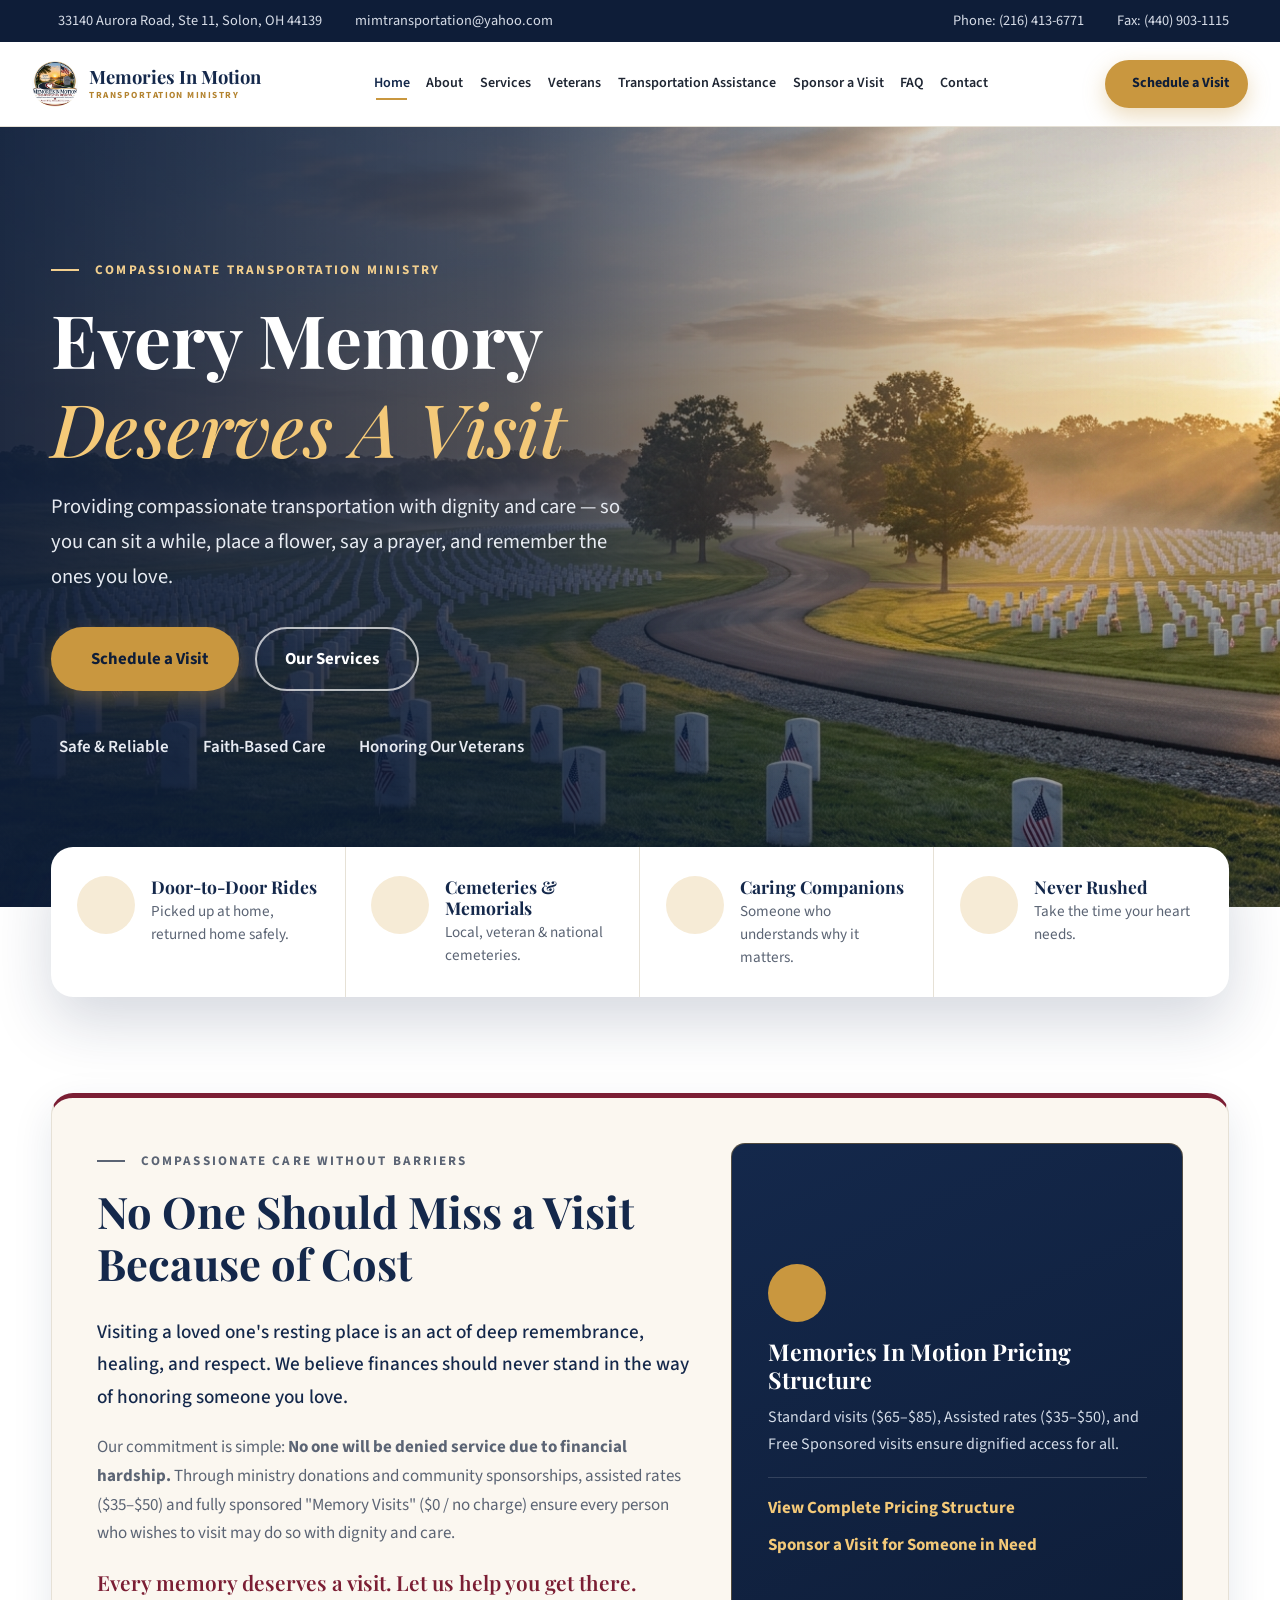
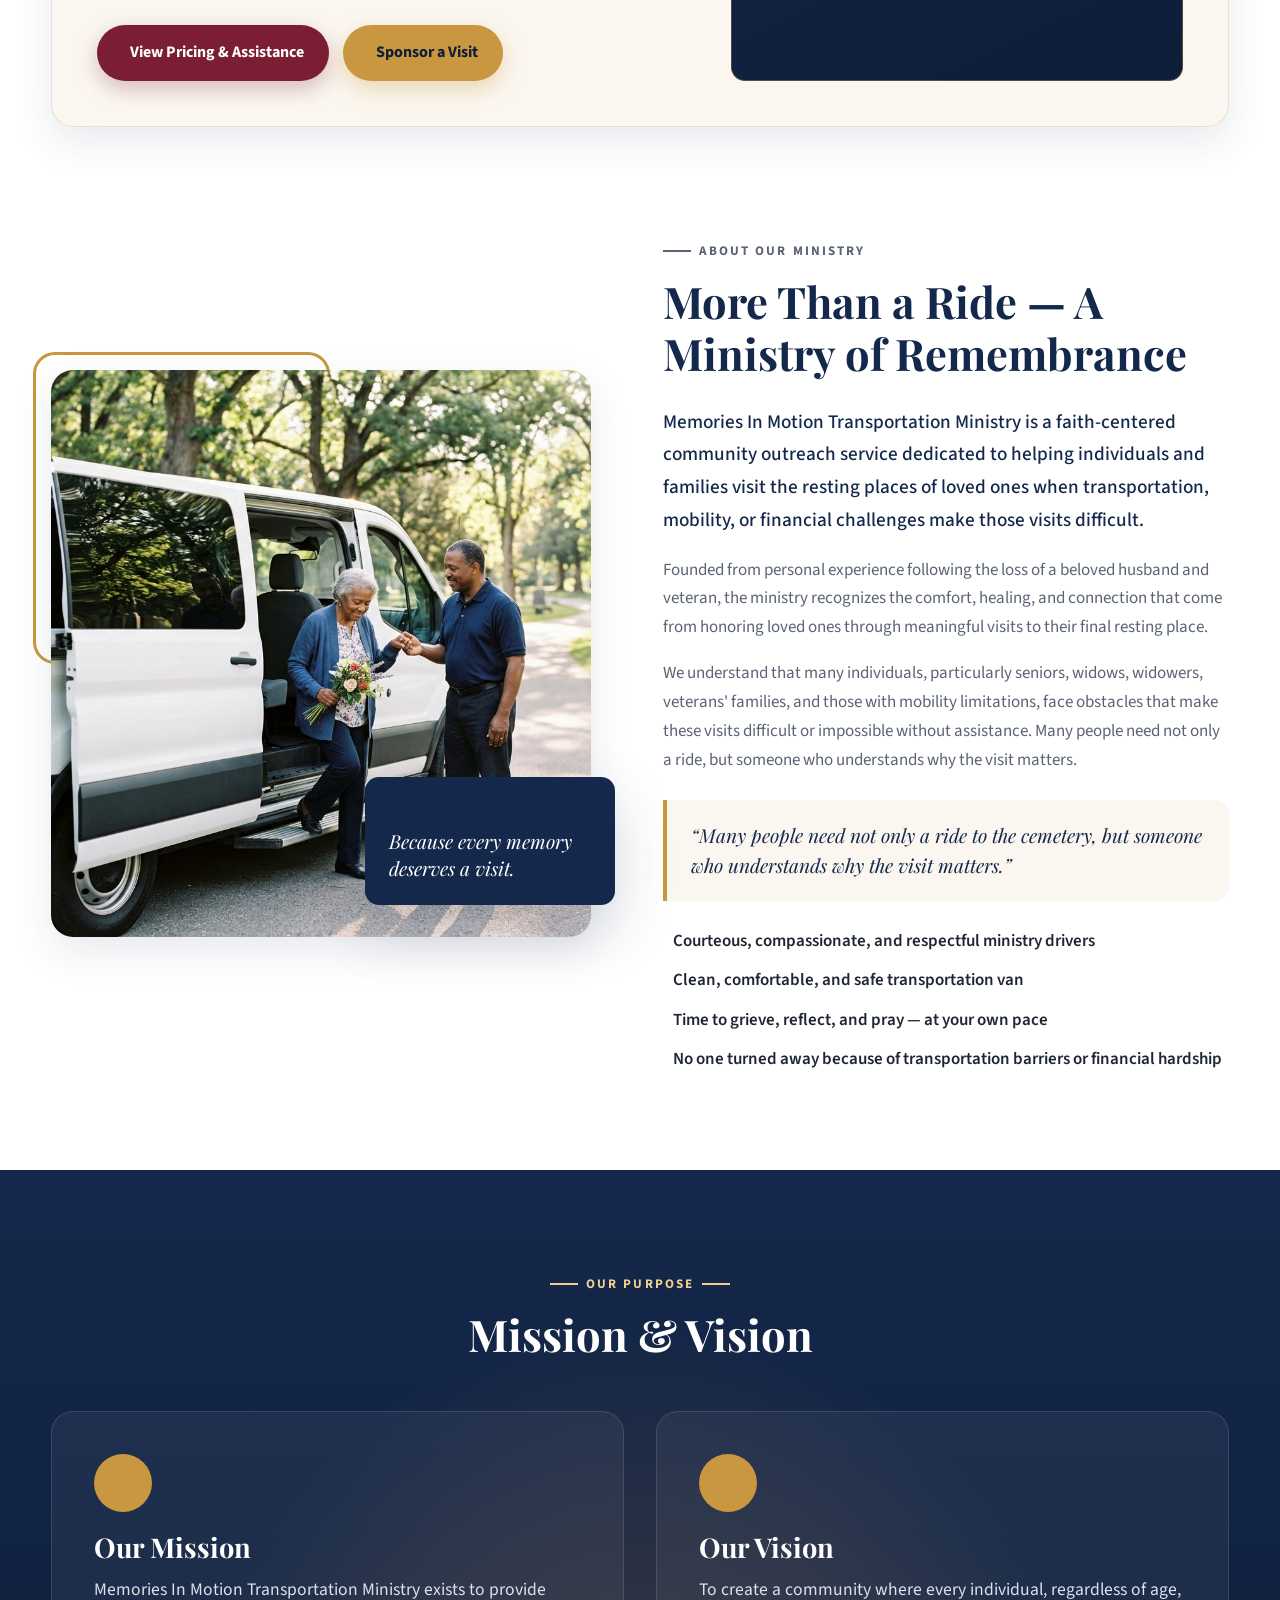
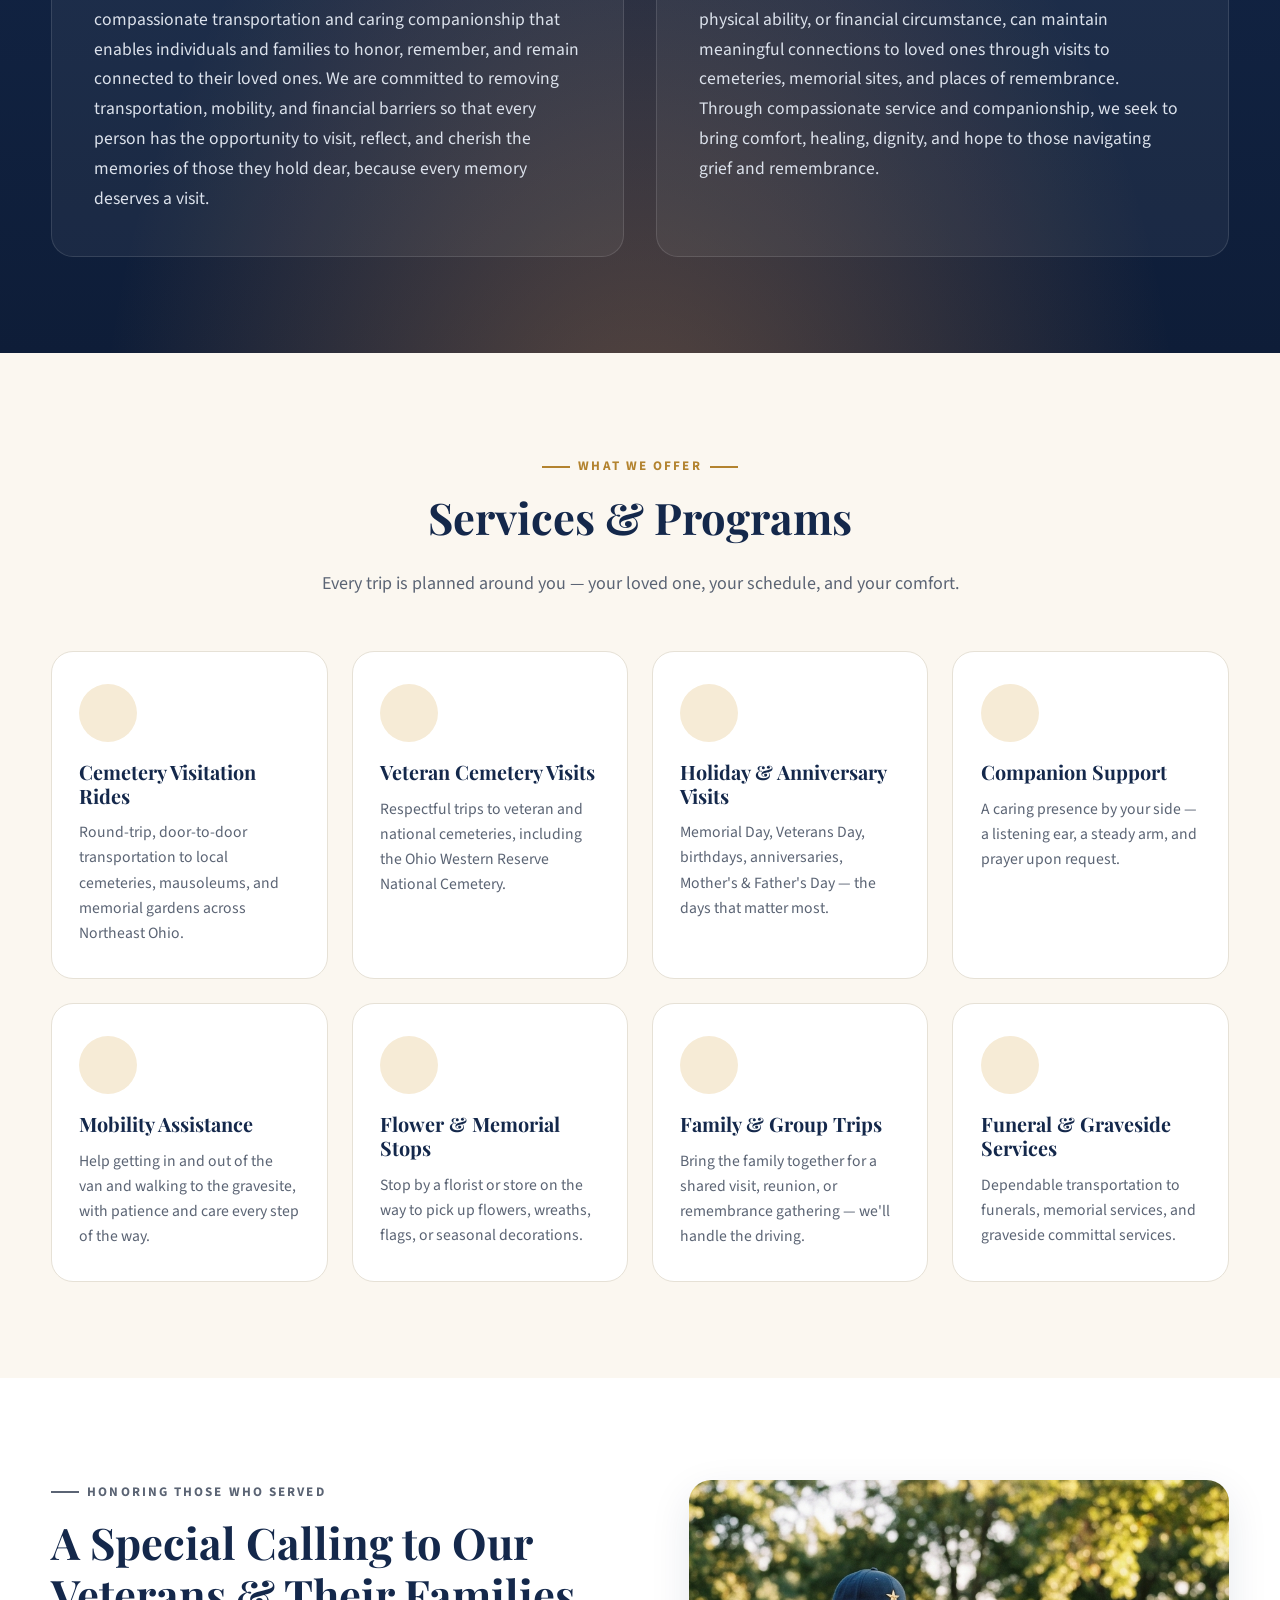
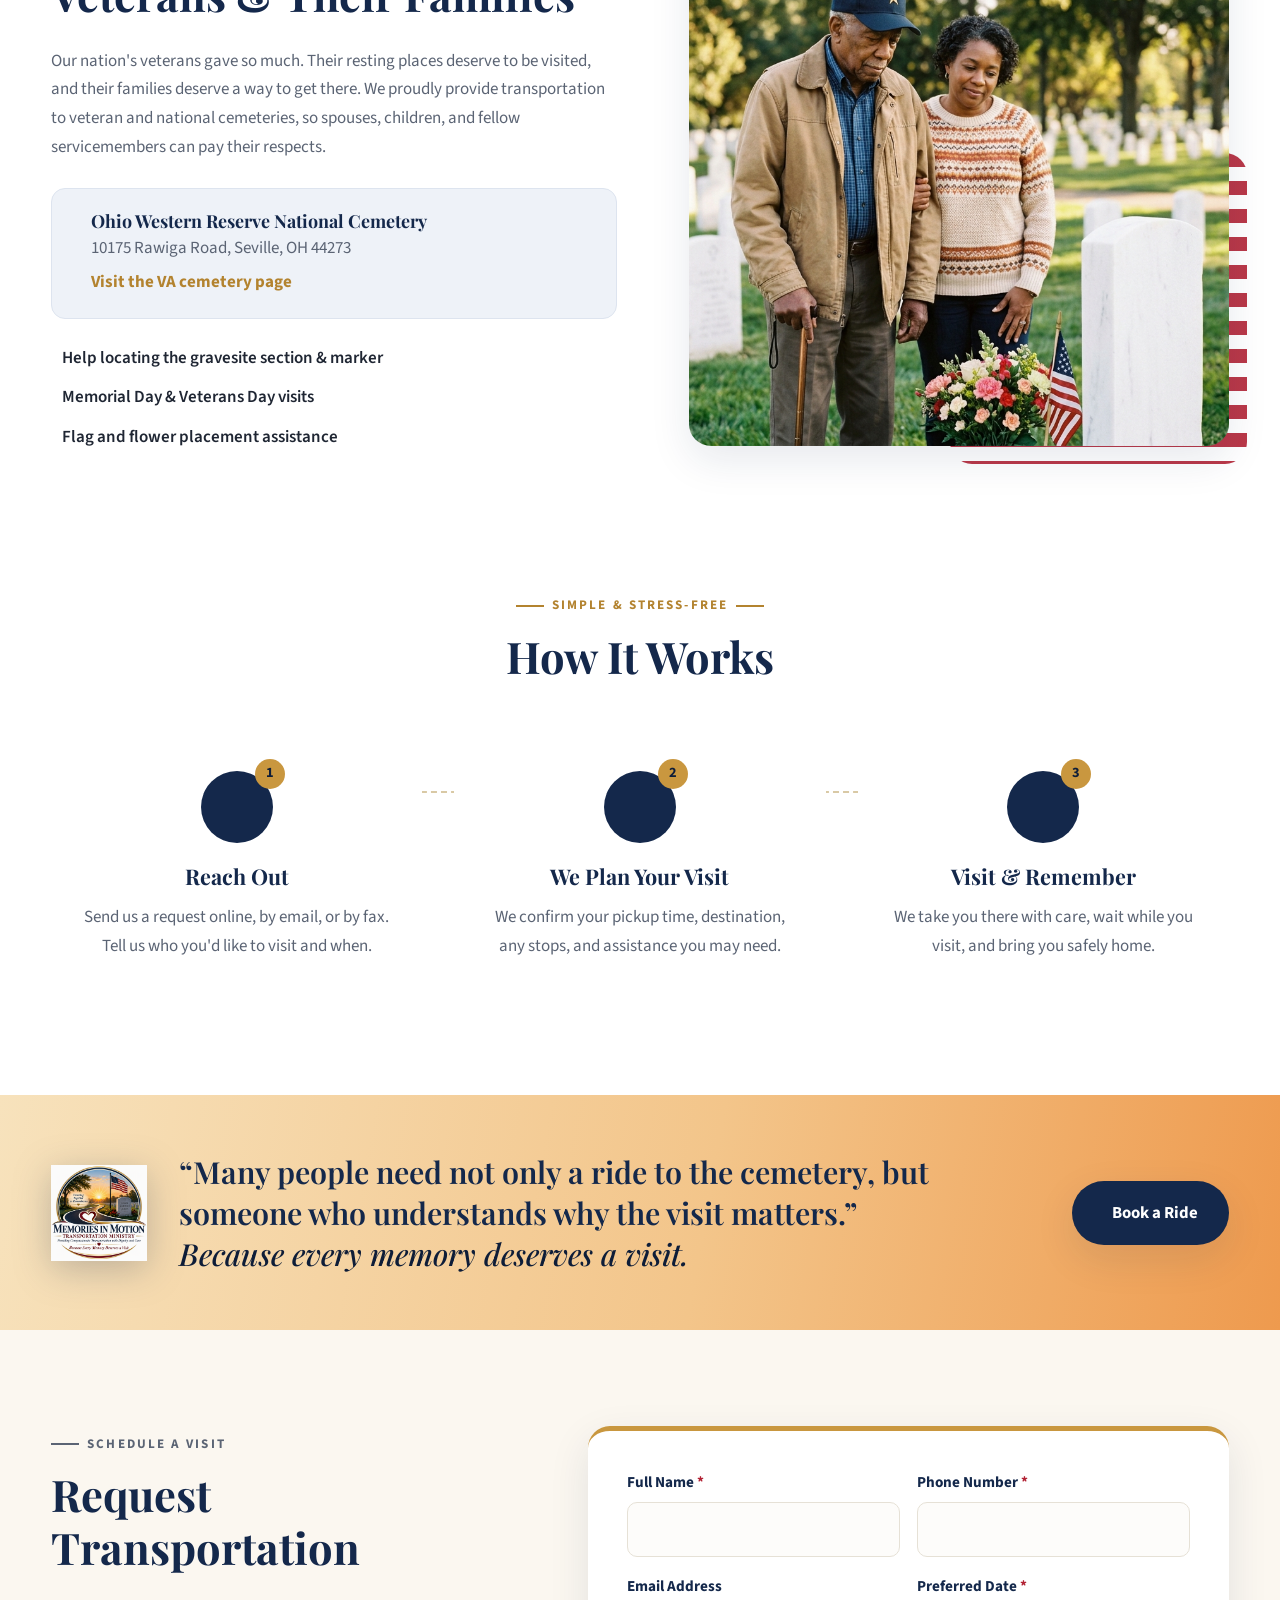
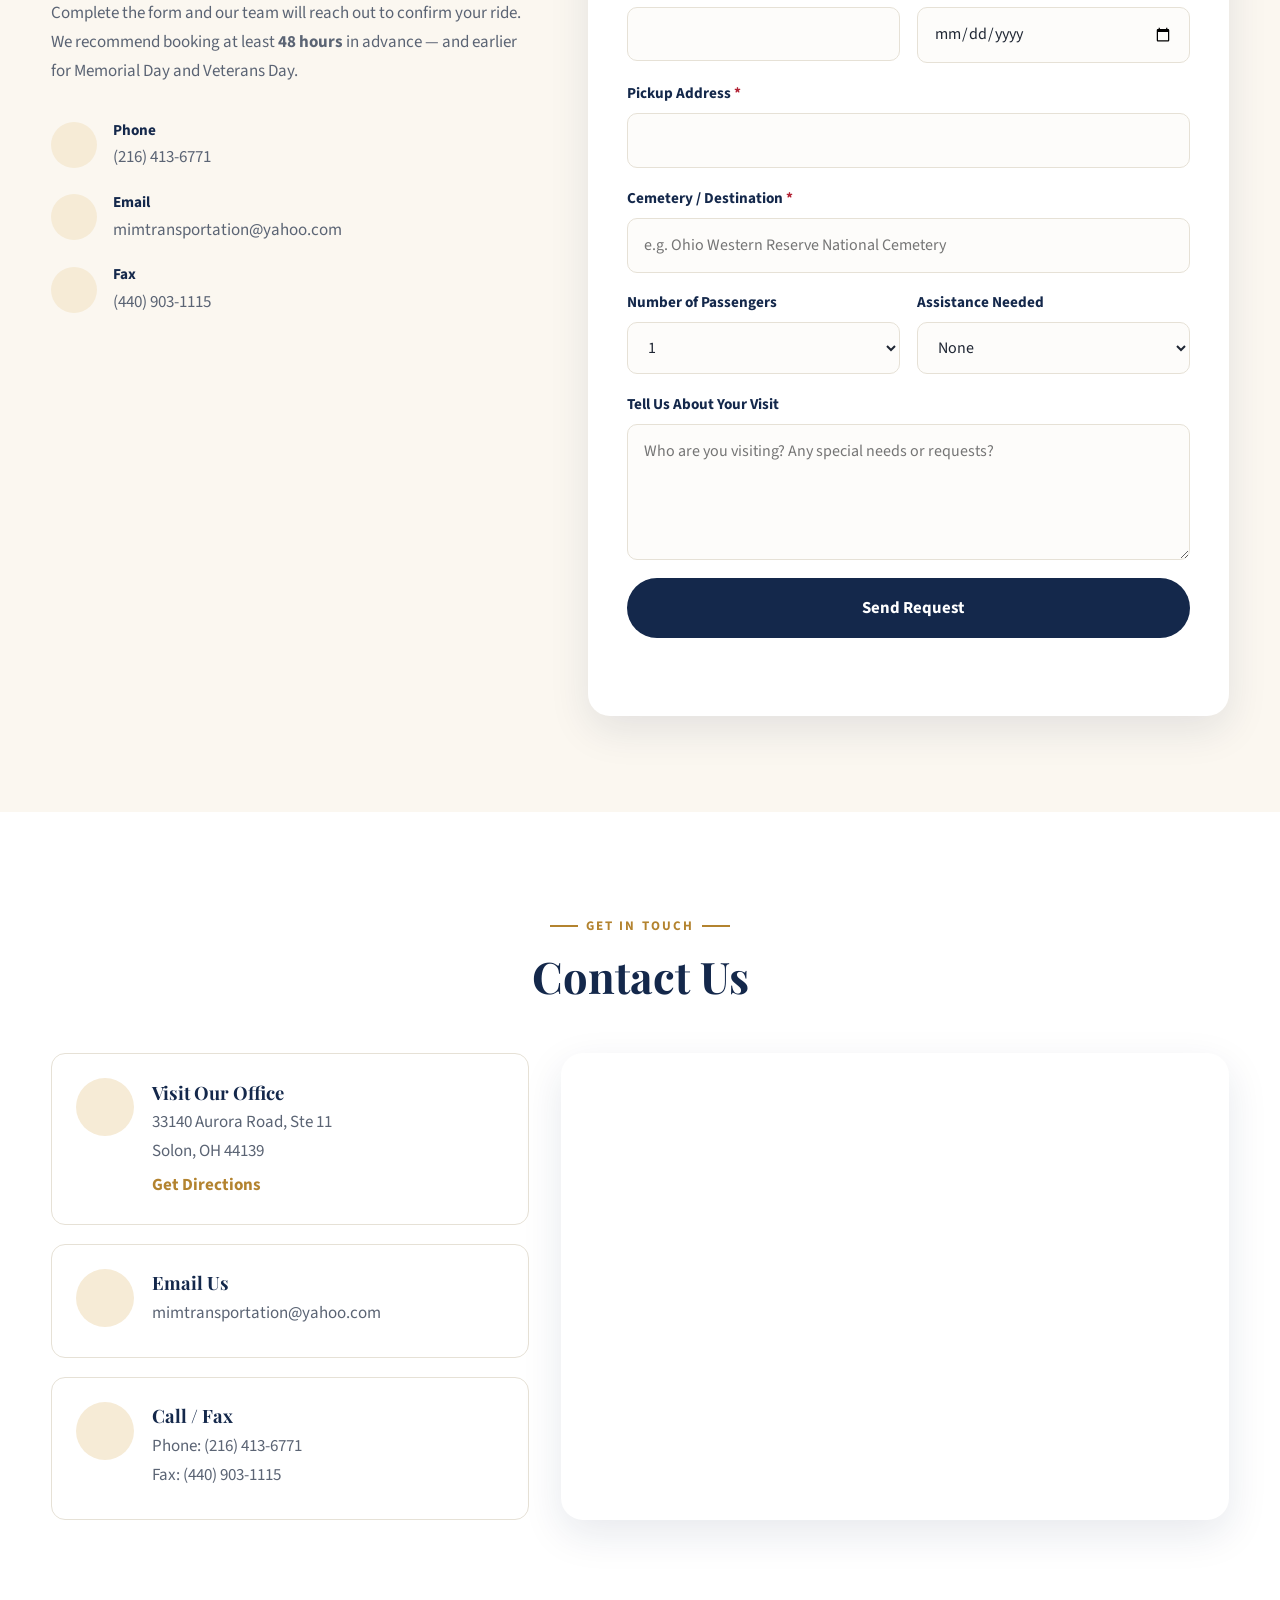
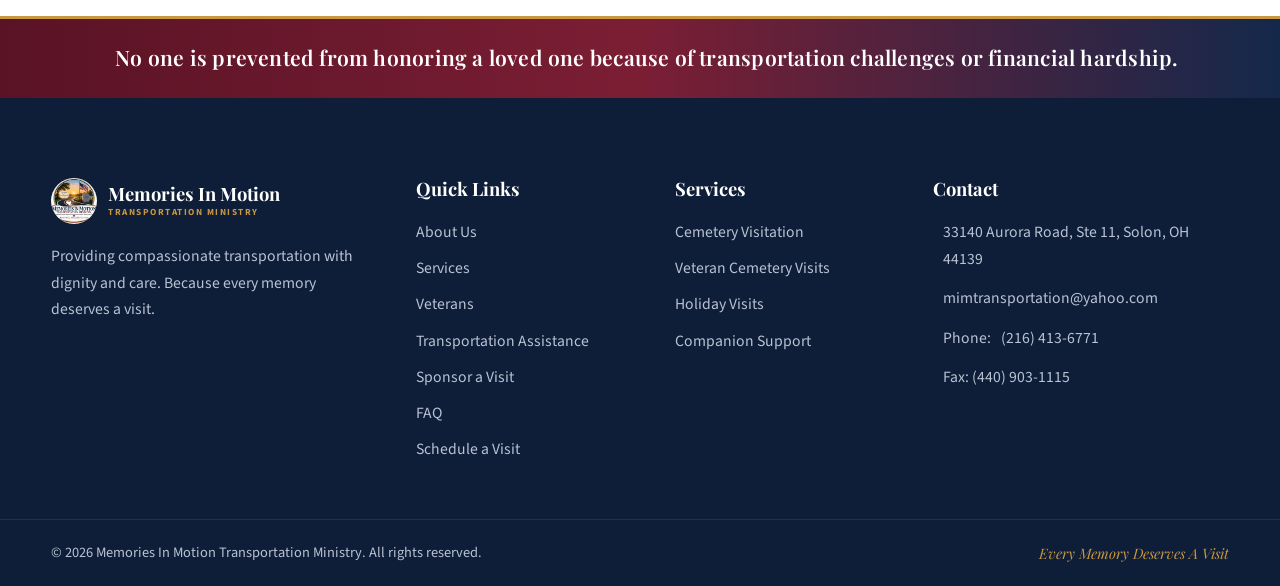
==== index.html @ c3148691 "Integrate client files: MIMmissionstatement, MIMPricing, MIMlogo (official pricing structure, missio" ====
<!DOCTYPE html>
<html lang="en">
<head>
  <meta charset="UTF-8">
  <meta name="viewport" content="width=device-width, initial-scale=1.0">
  <title>Memories In Motion Transportation Ministry | Every Memory Deserves A Visit</title>
  <meta name="description" content="Memories In Motion Transportation Ministry provides compassionate cemetery and veteran memorial transportation with dignity and care in Solon, Ohio and Northeast Ohio. Every memory deserves a visit.">
  <link rel="icon" type="image/svg+xml" href="assets/img/logo.png">

  <!-- Fonts -->
  <link rel="preconnect" href="https://fonts.googleapis.com">
  <link rel="preconnect" href="https://fonts.gstatic.com" crossorigin>
  <link href="https://fonts.googleapis.com/css2?family=Playfair+Display:ital,wght@0,500;0,600;0,700;1,500&family=Source+Sans+3:wght@400;500;600;700&display=swap" rel="stylesheet">

  <!-- Flaticon UIcons — Regular Rounded -->
  <link rel="stylesheet" href="https://cdn-uicons.flaticon.com/2.6.0/uicons-regular-rounded/css/uicons-regular-rounded.css">

  <link rel="stylesheet" href="assets/css/style.css">
</head>
<body>

  <a class="skip-link" href="#main">Skip to main content</a>

  <!-- ============ TOP BAR ============ -->
  <div class="topbar">
    <div class="container topbar__inner">
      <ul class="topbar__list">
        <li><i class="fi fi-rr-marker"></i><a href="https://www.google.com/maps/search/33140+Aurora+Road,+Ste+11,+Solon,+OH+44139" target="_blank" rel="noopener">33140 Aurora Road, Ste 11, Solon, OH 44139</a></li>
        <li><i class="fi fi-rr-envelope"></i><a href="mailto:mimtransportation@yahoo.com">mimtransportation@yahoo.com</a></li>
      </ul>
      <ul class="topbar__list">
        <li><i class="fi fi-rr-phone-call"></i><a href="tel:2164136771">Phone: (216) 413-6771</a></li>
        <li><i class="fi fi-rr-print"></i><span>Fax: (440) 903-1115</span></li>
      </ul>
    </div>
  </div>

  <!-- ============ HEADER ============ -->
  <header class="header" id="header">
    <div class="header__inner">
      <a href="index.html" class="brand" aria-label="Memories In Motion Transportation Ministry – Home">
        <img src="assets/img/logo.png" alt="Memories In Motion Transportation Ministry Logo" class="brand__mark" width="54" height="54">
        <span class="brand__text">
          <span class="brand__name">Memories In Motion</span>
          <span class="brand__sub">Transportation Ministry</span>
        </span>
      </a>

      <nav class="nav" id="nav" aria-label="Main navigation">
        <ul class="nav__list">
          <li><a href="index.html" class="nav__link active">Home</a></li>
          <li><a href="about.html" class="nav__link">About</a></li>
          <li><a href="services.html" class="nav__link">Services</a></li>
          <li><a href="veterans.html" class="nav__link">Veterans</a></li>
          <li><a href="transportation-assistance.html" class="nav__link">Transportation Assistance</a></li>
          <li><a href="sponsor-a-visit.html" class="nav__link">Sponsor a Visit</a></li>
          <li><a href="faq.html" class="nav__link">FAQ</a></li>
          <li><a href="contact.html" class="nav__link">Contact</a></li>
        </ul>
        <a href="#request" class="btn btn--gold nav__cta"><i class="fi fi-rr-calendar"></i> Schedule a Visit</a>
      </nav>

      <button class="nav-toggle" id="navToggle" aria-label="Open menu" aria-expanded="false" aria-controls="nav">
        <i class="fi fi-rr-menu-burger"></i>
      </button>
    </div>
  </header>

  <main id="main">

    <!-- ============ HERO ============ -->
    <section class="hero" id="home">
      <div class="hero__bg" style="background-image:url('assets/img/hero.jpg')"></div>
      <div class="hero__overlay"></div>
      <div class="container hero__content">
        <p class="eyebrow eyebrow--light"><i class="fi fi-rr-heart"></i> Compassionate Transportation Ministry</p>
        <h1 class="hero__title">Every Memory<br><em>Deserves A Visit</em></h1>
        <p class="hero__lead">Providing compassionate transportation with dignity and care — so you can sit a while, place a flower, say a prayer, and remember the ones you love.</p>
        <div class="hero__actions">
          <a href="#request" class="btn btn--gold btn--lg"><i class="fi fi-rr-calendar"></i> Schedule a Visit</a>
          <a href="#services" class="btn btn--ghost btn--lg">Our Services <i class="fi fi-rr-arrow-small-right"></i></a>
        </div>
        <ul class="hero__badges">
          <li><i class="fi fi-rr-shield-check"></i> Safe &amp; Reliable</li>
          <li><i class="fi fi-rr-hand-holding-heart"></i> Faith-Based Care</li>
          <li><i class="fi fi-rr-flag"></i> Honoring Our Veterans</li>
        </ul>
      </div>
    </section>

    <!-- ============ QUICK INFO STRIP ============ -->
    <section class="strip" aria-label="Quick highlights">
      <div class="container strip__grid">
        <div class="strip__item">
          <span class="icon-circle"><i class="fi fi-rr-shuttle-van"></i></span>
          <div><h3>Door-to-Door Rides</h3><p>Picked up at home, returned home safely.</p></div>
        </div>
        <div class="strip__item">
          <span class="icon-circle"><i class="fi fi-rr-marker"></i></span>
          <div><h3>Cemeteries &amp; Memorials</h3><p>Local, veteran &amp; national cemeteries.</p></div>
        </div>
        <div class="strip__item">
          <span class="icon-circle"><i class="fi fi-rr-users"></i></span>
          <div><h3>Caring Companions</h3><p>Someone who understands why it matters.</p></div>
        </div>
        <div class="strip__item">
          <span class="icon-circle"><i class="fi fi-rr-clock"></i></span>
          <div><h3>Never Rushed</h3><p>Take the time your heart needs.</p></div>
        </div>
      </div>
    </section>

    <!-- ============ NO ONE TURNED AWAY BECAUSE OF COST ============ -->
    <section class="section no-cost" id="assistance">
      <div class="container">
        <div class="no-cost__card">
          <div class="no-cost__content">
            <p class="eyebrow"><i class="fi fi-rr-hand-holding-heart"></i> Compassionate Care Without Barriers</p>
            <h2 class="section-title">No One Should Miss a Visit Because of Cost</h2>
            <p class="lead">Visiting a loved one's resting place is an act of deep remembrance, healing, and respect. We believe finances should never stand in the way of honoring someone you love.</p>
            <p>Our commitment is simple: <strong>No one will be denied service due to financial hardship.</strong> Through ministry donations and community sponsorships, assisted rates ($35–$50) and fully sponsored "Memory Visits" ($0 / no charge) ensure every person who wishes to visit may do so with dignity and care.</p>
            <p class="no-cost__closing">Every memory deserves a visit. Let us help you get there.</p>
            <div class="no-cost__actions">
              <a href="transportation-assistance.html" class="btn btn--burgundy"><i class="fi fi-rr-hand-holding-heart"></i> View Pricing &amp; Assistance</a>
              <a href="sponsor-a-visit.html" class="btn btn--gold"><i class="fi fi-rr-heart"></i> Sponsor a Visit</a>
            </div>
          </div>
          <div class="no-cost__fund">
            <span class="icon-circle icon-circle--gold"><i class="fi fi-rr-shield-check"></i></span>
            <h3>Memories In Motion Pricing Structure</h3>
            <p>Standard visits ($65–$85), Assisted rates ($35–$50), and Free Sponsored visits ensure dignified access for all.</p>
            <div class="no-cost__fund-links">
              <a href="transportation-assistance.html#schedule" class="link">View Complete Pricing Structure <i class="fi fi-rr-arrow-small-right"></i></a>
              <a href="sponsor-a-visit.html" class="link">Sponsor a Visit for Someone in Need <i class="fi fi-rr-arrow-small-right"></i></a>
            </div>
          </div>
        </div>
      </div>
    </section>

    <!-- ============ ABOUT ============ -->
    <section class="section about" id="about">
      <div class="container about__grid">
        <div class="about__media">
          <img src="assets/img/about.jpg" alt="A caring driver helping an elderly woman holding flowers step out of a van" loading="lazy">
          <div class="about__card">
            <i class="fi fi-rr-quote-right"></i>
            <p>Because every memory deserves a visit.</p>
          </div>
        </div>
        <div class="about__text">
          <p class="eyebrow">About Our Ministry</p>
          <h2 class="section-title">More Than a Ride — A Ministry of Remembrance</h2>
          <p class="lead">Memories In Motion Transportation Ministry is a faith-centered community outreach service dedicated to helping individuals and families visit the resting places of loved ones when transportation, mobility, or financial challenges make those visits difficult.</p>
          <p>Founded from personal experience following the loss of a beloved husband and veteran, the ministry recognizes the comfort, healing, and connection that come from honoring loved ones through meaningful visits to their final resting place.</p>
          <p>We understand that many individuals, particularly seniors, widows, widowers, veterans' families, and those with mobility limitations, face obstacles that make these visits difficult or impossible without assistance. Many people need not only a ride, but someone who understands why the visit matters.</p>
          <blockquote class="pullquote">
            “Many people need not only a ride to the cemetery, but someone who understands why the visit matters.”
          </blockquote>
          <ul class="checklist">
            <li><i class="fi fi-rr-check-circle"></i> Courteous, compassionate, and respectful ministry drivers</li>
            <li><i class="fi fi-rr-check-circle"></i> Clean, comfortable, and safe transportation van</li>
            <li><i class="fi fi-rr-check-circle"></i> Time to grieve, reflect, and pray — at your own pace</li>
            <li><i class="fi fi-rr-check-circle"></i> No one turned away because of transportation barriers or financial hardship</li>
          </ul>
        </div>
      </div>
    </section>

    <!-- ============ MISSION & VISION ============ -->
    <section class="section mv" aria-labelledby="mvTitle">
      <div class="container">
        <div class="section-head section-head--light">
          <p class="eyebrow eyebrow--light">Our Purpose</p>
          <h2 class="section-title" id="mvTitle">Mission &amp; Vision</h2>
        </div>
        <div class="mv__grid">
          <article class="mv__card">
            <span class="icon-circle icon-circle--gold"><i class="fi fi-rr-hand-holding-heart"></i></span>
            <h3>Our Mission</h3>
            <p>Memories In Motion Transportation Ministry exists to provide compassionate transportation and caring companionship that enables individuals and families to honor, remember, and remain connected to their loved ones. We are committed to removing transportation, mobility, and financial barriers so that every person has the opportunity to visit, reflect, and cherish the memories of those they hold dear, because every memory deserves a visit.</p>
          </article>
          <article class="mv__card">
            <span class="icon-circle icon-circle--gold"><i class="fi fi-rr-eye"></i></span>
            <h3>Our Vision</h3>
            <p>To create a community where every individual, regardless of age, physical ability, or financial circumstance, can maintain meaningful connections to loved ones through visits to cemeteries, memorial sites, and places of remembrance. Through compassionate service and companionship, we seek to bring comfort, healing, dignity, and hope to those navigating grief and remembrance.</p>
          </article>
        </div>
      </div>
    </section>

    <!-- ============ SERVICES ============ -->
    <section class="section services" id="services">
      <div class="container">
        <div class="section-head">
          <p class="eyebrow">What We Offer</p>
          <h2 class="section-title">Services &amp; Programs</h2>
          <p class="section-sub">Every trip is planned around you — your loved one, your schedule, and your comfort.</p>
        </div>

        <div class="cards">
          <article class="card">
            <span class="icon-circle"><i class="fi fi-rr-shuttle-van"></i></span>
            <h3>Cemetery Visitation Rides</h3>
            <p>Round-trip, door-to-door transportation to local cemeteries, mausoleums, and memorial gardens across Northeast Ohio.</p>
          </article>
          <article class="card">
            <span class="icon-circle"><i class="fi fi-rr-flag"></i></span>
            <h3>Veteran Cemetery Visits</h3>
            <p>Respectful trips to veteran and national cemeteries, including the Ohio Western Reserve National Cemetery.</p>
          </article>
          <article class="card">
            <span class="icon-circle"><i class="fi fi-rr-calendar-heart"></i></span>
            <h3>Holiday &amp; Anniversary Visits</h3>
            <p>Memorial Day, Veterans Day, birthdays, anniversaries, Mother's &amp; Father's Day — the days that matter most.</p>
          </article>
          <article class="card">
            <span class="icon-circle"><i class="fi fi-rr-hand-holding-heart"></i></span>
            <h3>Companion Support</h3>
            <p>A caring presence by your side — a listening ear, a steady arm, and prayer upon request.</p>
          </article>
          <article class="card">
            <span class="icon-circle"><i class="fi fi-rr-wheelchair"></i></span>
            <h3>Mobility Assistance</h3>
            <p>Help getting in and out of the van and walking to the gravesite, with patience and care every step of the way.</p>
          </article>
          <article class="card">
            <span class="icon-circle"><i class="fi fi-rr-flower-tulip"></i></span>
            <h3>Flower &amp; Memorial Stops</h3>
            <p>Stop by a florist or store on the way to pick up flowers, wreaths, flags, or seasonal decorations.</p>
          </article>
          <article class="card">
            <span class="icon-circle"><i class="fi fi-rr-users-alt"></i></span>
            <h3>Family &amp; Group Trips</h3>
            <p>Bring the family together for a shared visit, reunion, or remembrance gathering — we'll handle the driving.</p>
          </article>
          <article class="card">
            <span class="icon-circle"><i class="fi fi-rr-church"></i></span>
            <h3>Funeral &amp; Graveside Services</h3>
            <p>Dependable transportation to funerals, memorial services, and graveside committal services.</p>
          </article>
        </div>
      </div>
    </section>

    <!-- ============ VETERANS ============ -->
    <section class="section veterans" id="veterans">
      <div class="container veterans__grid">
        <div class="veterans__text">
          <p class="eyebrow">Honoring Those Who Served</p>
          <h2 class="section-title">A Special Calling to Our Veterans &amp; Their Families</h2>
          <p>Our nation's veterans gave so much. Their resting places deserve to be visited, and their families deserve a way to get there. We proudly provide transportation to veteran and national cemeteries, so spouses, children, and fellow servicemembers can pay their respects.</p>
          <div class="info-box">
            <i class="fi fi-rr-marker"></i>
            <div>
              <h4>Ohio Western Reserve National Cemetery</h4>
              <p>10175 Rawiga Road, Seville, OH 44273</p>
              <a href="https://www.cem.va.gov/cems/nchp/ohiowesternreserve.asp" target="_blank" rel="noopener" class="link">Visit the VA cemetery page <i class="fi fi-rr-arrow-small-right"></i></a>
            </div>
          </div>
          <ul class="checklist">
            <li><i class="fi fi-rr-check-circle"></i> Help locating the gravesite section &amp; marker</li>
            <li><i class="fi fi-rr-check-circle"></i> Memorial Day &amp; Veterans Day visits</li>
            <li><i class="fi fi-rr-check-circle"></i> Flag and flower placement assistance</li>
          </ul>
        </div>
        <div class="veterans__media">
          <img src="assets/img/veterans.jpg" alt="An elderly veteran and family member standing before a headstone with an American flag" loading="lazy">
        </div>
      </div>
    </section>

    <!-- ============ HOW IT WORKS ============ -->
    <section class="section how" id="how">
      <div class="container">
        <div class="section-head">
          <p class="eyebrow">Simple &amp; Stress-Free</p>
          <h2 class="section-title">How It Works</h2>
        </div>
        <ol class="steps">
          <li class="step">
            <span class="step__num">1</span>
            <span class="icon-circle"><i class="fi fi-rr-envelope"></i></span>
            <h3>Reach Out</h3>
            <p>Send us a request online, by email, or by fax. Tell us who you'd like to visit and when.</p>
          </li>
          <li class="step">
            <span class="step__num">2</span>
            <span class="icon-circle"><i class="fi fi-rr-route"></i></span>
            <h3>We Plan Your Visit</h3>
            <p>We confirm your pickup time, destination, any stops, and assistance you may need.</p>
          </li>
          <li class="step">
            <span class="step__num">3</span>
            <span class="icon-circle"><i class="fi fi-rr-heart"></i></span>
            <h3>Visit &amp; Remember</h3>
            <p>We take you there with care, wait while you visit, and bring you safely home.</p>
          </li>
        </ol>
      </div>
    </section>

    <!-- ============ QUOTE BANNER ============ -->
    <section class="banner">
      <div class="container banner__inner">
        <img src="assets/img/logo.png" alt="Memories In Motion Logo" class="banner__logo" width="96" height="96">
        <div>
          <p class="banner__quote">“Many people need not only a ride to the cemetery, but someone who understands why the visit matters.”<br><em>Because every memory deserves a visit.</em></p>
        </div>
        <a href="#request" class="btn btn--gold btn--lg"><i class="fi fi-rr-calendar"></i> Book a Ride</a>
      </div>
    </section>

    <!-- ============ REQUEST FORM ============ -->
    <section class="section request" id="request">
      <div class="container request__grid">
        <div class="request__intro">
          <p class="eyebrow">Schedule a Visit</p>
          <h2 class="section-title">Request Transportation</h2>
          <p>Complete the form and our team will reach out to confirm your ride. We recommend booking at least <strong>48 hours</strong> in advance — and earlier for Memorial Day and Veterans Day.</p>
          <ul class="contact-list">
            <li><span class="icon-circle icon-circle--sm"><i class="fi fi-rr-phone-call"></i></span><div><strong>Phone</strong><a href="tel:2164136771">(216) 413-6771</a></div></li>
            <li><span class="icon-circle icon-circle--sm"><i class="fi fi-rr-envelope"></i></span><div><strong>Email</strong><a href="mailto:mimtransportation@yahoo.com">mimtransportation@yahoo.com</a></div></li>
            <li><span class="icon-circle icon-circle--sm"><i class="fi fi-rr-print"></i></span><div><strong>Fax</strong><span>(440) 903-1115</span></div></li>
          </ul>
        </div>

        <form class="form" id="requestForm" novalidate>
          <div class="form__row">
            <div class="field">
              <label for="fName">Full Name <span>*</span></label>
              <input type="text" id="fName" name="name" required autocomplete="name">
            </div>
            <div class="field">
              <label for="fPhone">Phone Number <span>*</span></label>
              <input type="tel" id="fPhone" name="phone" required autocomplete="tel">
            </div>
          </div>
          <div class="form__row">
            <div class="field">
              <label for="fEmail">Email Address</label>
              <input type="email" id="fEmail" name="email" autocomplete="email">
            </div>
            <div class="field">
              <label for="fDate">Preferred Date <span>*</span></label>
              <input type="date" id="fDate" name="date" required>
            </div>
          </div>
          <div class="field">
            <label for="fPickup">Pickup Address <span>*</span></label>
            <input type="text" id="fPickup" name="pickup" required autocomplete="street-address">
          </div>
          <div class="field">
            <label for="fCemetery">Cemetery / Destination <span>*</span></label>
            <input type="text" id="fCemetery" name="cemetery" required placeholder="e.g. Ohio Western Reserve National Cemetery">
          </div>
          <div class="form__row">
            <div class="field">
              <label for="fPassengers">Number of Passengers</label>
              <select id="fPassengers" name="passengers">
                <option>1</option><option>2</option><option>3</option><option>4</option><option>5+</option>
              </select>
            </div>
            <div class="field">
              <label for="fAssist">Assistance Needed</label>
              <select id="fAssist" name="assist">
                <option>None</option>
                <option>Walking assistance</option>
                <option>Wheelchair / walker</option>
                <option>Flower / memorial stop</option>
                <option>Other (see message)</option>
              </select>
            </div>
          </div>
          <div class="field">
            <label for="fMsg">Tell Us About Your Visit</label>
            <textarea id="fMsg" name="message" rows="4" placeholder="Who are you visiting? Any special needs or requests?"></textarea>
          </div>
          <button type="submit" class="btn btn--navy btn--lg btn--block"><i class="fi fi-rr-paper-plane"></i> Send Request</button>
          <p class="form__note" id="formNote" role="status" aria-live="polite"></p>
        </form>
      </div>
    </section>

    <!-- ============ CONTACT ============ -->
    <section class="section contact" id="contact">
      <div class="container">
        <div class="section-head">
          <p class="eyebrow">Get In Touch</p>
          <h2 class="section-title">Contact Us</h2>
        </div>
        <div class="contact__grid">
          <div class="contact__cards">
            <div class="contact-card">
              <span class="icon-circle"><i class="fi fi-rr-marker"></i></span>
              <h3>Visit Our Office</h3>
              <p>33140 Aurora Road, Ste 11<br>Solon, OH 44139</p>
              <a class="link" href="https://www.google.com/maps/search/33140+Aurora+Road,+Ste+11,+Solon,+OH+44139" target="_blank" rel="noopener">Get Directions <i class="fi fi-rr-arrow-small-right"></i></a>
            </div>
            <div class="contact-card">
              <span class="icon-circle"><i class="fi fi-rr-envelope"></i></span>
              <h3>Email Us</h3>
              <p><a href="mailto:mimtransportation@yahoo.com">mimtransportation@yahoo.com</a></p>
            </div>
            <div class="contact-card">
              <span class="icon-circle"><i class="fi fi-rr-phone-call"></i></span>
              <h3>Call / Fax</h3>
              <p>Phone: <a href="tel:2164136771">(216) 413-6771</a><br>Fax: (440) 903-1115</p>
            </div>
          </div>
          <div class="contact__map">
            <iframe title="Map to Memories In Motion Transportation Ministry" src="https://www.google.com/maps?q=33140+Aurora+Road,+Ste+11,+Solon,+OH+44139&output=embed" loading="lazy" referrerpolicy="no-referrer-when-downgrade" allowfullscreen></iframe>
          </div>
        </div>
      </div>
    </section>

    <!-- ============ PURPOSE RIBBON BANNER ============ -->
    <section class="purpose-ribbon" aria-label="Ministry commitment statement">
      <div class="container purpose-ribbon__inner">
        <i class="fi fi-rr-hand-holding-heart"></i>
        <p>No one is prevented from honoring a loved one because of transportation challenges or financial hardship.</p>
      </div>
    </section>

  </main>

  <!-- ============ FOOTER ============ -->
  <footer class="footer">
    <div class="container footer__grid">
      <div class="footer__brand">
        <a href="index.html" class="brand brand--light">
          <img src="assets/img/logo.png" alt="Memories In Motion Transportation Ministry Logo" class="brand__mark" width="58" height="58">
          <span class="brand__text">
            <span class="brand__name">Memories In Motion</span>
            <span class="brand__sub">Transportation Ministry</span>
          </span>
        </a>
        <p>Providing compassionate transportation with dignity and care. Because every memory deserves a visit.</p>
      </div>
      <div>
        <h4>Quick Links</h4>
        <ul class="footer__links">
          <li><a href="about.html">About Us</a></li>
          <li><a href="services.html">Services</a></li>
          <li><a href="veterans.html">Veterans</a></li>
          <li><a href="transportation-assistance.html">Transportation Assistance</a></li>
          <li><a href="sponsor-a-visit.html">Sponsor a Visit</a></li>
          <li><a href="faq.html">FAQ</a></li>
          <li><a href="#request">Schedule a Visit</a></li>
        </ul>
      </div>
      <div>
        <h4>Services</h4>
        <ul class="footer__links">
          <li><a href="services.html">Cemetery Visitation</a></li>
          <li><a href="veterans.html">Veteran Cemetery Visits</a></li>
          <li><a href="services.html">Holiday Visits</a></li>
          <li><a href="services.html">Companion Support</a></li>
        </ul>
      </div>
      <div>
        <h4>Contact</h4>
        <ul class="footer__contact">
          <li><i class="fi fi-rr-marker"></i> 33140 Aurora Road, Ste 11, Solon, OH 44139</li>
          <li><i class="fi fi-rr-envelope"></i> <a href="mailto:mimtransportation@yahoo.com">mimtransportation@yahoo.com</a></li>
          <li><i class="fi fi-rr-phone-call"></i> Phone: <a href="tel:2164136771">(216) 413-6771</a></li>
          <li><i class="fi fi-rr-print"></i> Fax: (440) 903-1115</li>
        </ul>
      </div>
    </div>
    <div class="footer__bottom">
      <div class="container footer__bottom-inner">
        <p>&copy; <span id="year"></span> Memories In Motion Transportation Ministry. All rights reserved.</p>
        <p class="footer__slogan"><i class="fi fi-rr-heart"></i> Every Memory Deserves A Visit</p>
      </div>
    </div>
  </footer>

  <a href="#home" class="to-top" id="toTop" aria-label="Back to top"><i class="fi fi-rr-angle-small-up"></i></a>

  <script src="assets/js/main.js"></script>
</body>
</html>
---- assets/css/style.css ----
/* =========================================================
   Memories In Motion Transportation Ministry
   ========================================================= */
:root {
  --navy: #14284B;
  --navy-700: #0E1D38;
  --navy-50: #EEF2F8;
  --burgundy: #7B1E34;
  --burgundy-700: #591324;
  --burgundy-50: #FBEFF2;
  --gold: #C9973F;
  --gold-600: #B3832F;
  --gold-100: #F6EBD6;
  --sunrise: #EE9A4E;
  --red: #B22234;
  --cream: #FBF7F0;
  --ink: #1F2633;
  --muted: #5B6474;
  --line: #E6E1D6;
  --white: #fff;

  --font-head: "Playfair Display", Georgia, "Times New Roman", serif;
  --font-body: "Source Sans 3", "Segoe UI", Arial, sans-serif;

  --radius: 14px;
  --radius-lg: 22px;
  --shadow-sm: 0 2px 10px rgba(20, 40, 75, .06);
  --shadow: 0 14px 40px rgba(20, 40, 75, .10);
  --shadow-lg: 0 24px 60px rgba(20, 40, 75, .18);
  --header-h: 84px;
}

*, *::before, *::after { box-sizing: border-box; }
html { scroll-behavior: smooth; scroll-padding-top: var(--header-h); }
body {
  margin: 0;
  font-family: var(--font-body);
  font-size: 1.0625rem;
  line-height: 1.7;
  color: var(--ink);
  background: var(--white);
  -webkit-font-smoothing: antialiased;
}
img { max-width: 100%; display: block; }
a { color: inherit; text-decoration: none; }
ul, ol { margin: 0; padding: 0; list-style: none; }
h1, h2, h3, h4 { font-family: var(--font-head); color: var(--navy); line-height: 1.2; margin: 0 0 .6em; }
p { margin: 0 0 1em; }
.fi { display: inline-flex; line-height: 1; }

.container { width: min(1240px, 92%); margin-inline: auto; }

.skip-link {
  position: absolute; left: -999px; top: 0; background: var(--gold); color: var(--navy);
  padding: .6rem 1rem; z-index: 999; font-weight: 700;
}
.skip-link:focus { left: 1rem; top: 1rem; }

:focus-visible { outline: 3px solid var(--gold); outline-offset: 3px; border-radius: 6px; }

/* ---------- Buttons ---------- */
.btn {
  display: inline-flex; align-items: center; justify-content: center; gap: .55rem;
  padding: .8rem 1.4rem; border-radius: 999px; border: 2px solid transparent;
  font-family: var(--font-body); font-weight: 700; font-size: 1rem; cursor: pointer;
  transition: transform .2s ease, background .2s ease, color .2s ease, box-shadow .2s ease, border-color .2s;
  white-space: nowrap;
}
.btn:hover { transform: translateY(-2px); }
.btn--lg { padding: 1rem 1.8rem; font-size: 1.05rem; }
.btn--block { width: 100%; }
.btn--gold { background: var(--gold); color: var(--navy-700); box-shadow: 0 8px 22px rgba(201,151,63,.35); }
.btn--gold:hover { background: #D7A54C; }
.btn--navy { background: var(--navy); color: var(--white); }
.btn--navy:hover { background: var(--navy-700); box-shadow: var(--shadow); }
.btn--burgundy { background: var(--burgundy); color: var(--white); box-shadow: 0 8px 22px rgba(123,30,52,.28); }
.btn--burgundy:hover { background: var(--burgundy-700); }
.btn--outline-navy { border-color: var(--navy); color: var(--navy); background: transparent; }
.btn--outline-navy:hover { background: var(--navy); color: var(--white); }
.btn--ghost { border-color: rgba(255,255,255,.7); color: var(--white); }
.btn--ghost:hover { background: var(--white); color: var(--navy); }

/* ---------- Eyebrow & titles ---------- */
.eyebrow {
  display: inline-flex; align-items: center; gap: .5rem;
  font-size: .82rem; font-weight: 700; letter-spacing: .16em; text-transform: uppercase;
  color: var(--gold-600); margin-bottom: .8rem;
}
.eyebrow::before { content: ""; width: 28px; height: 2px; background: currentColor; }
.eyebrow--light { color: #F2CF8E; }
.section-title { font-size: clamp(1.9rem, 3.4vw, 2.75rem); }
.section-sub { color: var(--muted); font-size: 1.125rem; max-width: 680px; margin-inline: auto; }
.section-head { text-align: center; margin-bottom: 3.2rem; }
.section-head .eyebrow::after { content: ""; width: 28px; height: 2px; background: currentColor; }
.section-head--light .section-title { color: var(--white); }
.section-head--light .section-sub { color: #DCE2EC; }
.lead { font-size: 1.2rem; color: var(--navy); font-weight: 500; }
.section { padding: 96px 0; }
.section-cta { text-align: center; margin-top: 2.6rem; display: flex; justify-content: center; gap: 1rem; flex-wrap: wrap; }

/* ---------- Icon circle ---------- */
.icon-circle {
  flex: none; display: inline-grid; place-items: center;
  width: 58px; height: 58px; border-radius: 50%;
  background: var(--gold-100); color: var(--gold-600); font-size: 1.5rem;
}
.icon-circle--gold { background: var(--gold); color: var(--navy-700); }
.icon-circle--sm { width: 46px; height: 46px; font-size: 1.15rem; }

/* ---------- Top bar ---------- */
.topbar { background: var(--navy-700); color: #D6DCE7; font-size: .9rem; }
.topbar__inner { display: flex; justify-content: space-between; gap: 1rem; padding: .55rem 0; flex-wrap: wrap; }
.topbar__list { display: flex; gap: 1.6rem; flex-wrap: wrap; }
.topbar__list li { display: flex; align-items: center; gap: .45rem; }
.topbar__list .fi { color: var(--gold); }
.topbar a:hover { color: var(--white); }

/* ---------- Header (Single Horizontal Row Layout) ---------- */
.header {
  position: sticky; top: 0; z-index: 100; background: rgba(255,255,255,.98);
  backdrop-filter: blur(8px); border-bottom: 1px solid var(--line); transition: box-shadow .3s, border-color .3s;
}
.header.scrolled { box-shadow: var(--shadow-sm); }
.header__inner {
  width: min(1360px, 95%); margin-inline: auto;
  height: var(--header-h);
  display: flex; align-items: center; justify-content: space-between; gap: 1.2rem;
}

.brand { display: flex; align-items: center; gap: .7rem; flex-shrink: 0; }
.brand__mark { width: 54px; height: 54px; flex-shrink: 0; border-radius: 50%; object-fit: contain; }
.brand__text { display: flex; flex-direction: column; line-height: 1.05; white-space: nowrap; }
.brand__name { font-family: var(--font-head); font-weight: 700; font-size: 1.28rem; color: var(--navy); }
.brand__sub { font-size: .66rem; letter-spacing: .2em; text-transform: uppercase; color: var(--gold-600); font-weight: 700; margin-top: .28rem; }
.brand--light .brand__name { color: var(--white); }
.brand--light .brand__sub { color: var(--gold); }

.nav {
  flex: 1; display: flex; align-items: center; justify-content: space-between; gap: 1rem; min-width: 0;
}
.nav__list {
  flex: 1; display: flex; align-items: center; justify-content: center;
  gap: .15rem; flex-wrap: nowrap; white-space: nowrap;
}
.nav__link {
  position: relative; display: inline-block; padding: .5rem .62rem;
  font-weight: 600; color: var(--ink); font-size: .95rem; white-space: nowrap;
  transition: color .2s ease;
}
.nav__link::after {
  content: ""; position: absolute; left: .62rem; right: .62rem; bottom: .18rem; height: 2px;
  background: var(--gold); transform: scaleX(0); transition: transform .25s ease;
}
.nav__link:hover, .nav__link.active { color: var(--navy); }
.nav__link:hover::after, .nav__link.active::after { transform: scaleX(1); }

.nav__cta {
  flex-shrink: 0; padding: .72rem 1.25rem; font-size: .95rem;
}

.nav-toggle {
  display: none; width: 46px; height: 46px; border-radius: 12px; border: 1px solid var(--line);
  background: var(--white); color: var(--navy); font-size: 1.3rem; cursor: pointer; place-items: center; flex-shrink: 0;
}

/* ---------- Hero ---------- */
.hero { position: relative; min-height: min(88vh, 780px); display: flex; align-items: center; color: var(--white); overflow: hidden; }
.hero__bg { position: absolute; inset: 0; background-size: cover; background-position: center; transform: scale(1.04); animation: heroZoom 18s ease-out forwards; }
@keyframes heroZoom { to { transform: scale(1); } }
.hero__overlay {
  position: absolute; inset: 0;
  background:
    linear-gradient(90deg, rgba(14,29,56,.92) 0%, rgba(14,29,56,.72) 40%, rgba(14,29,56,.15) 75%, rgba(14,29,56,0) 100%),
    linear-gradient(0deg, rgba(14,29,56,.55), rgba(14,29,56,0) 40%);
}
.hero__content { position: relative; padding: 90px 0 110px; }
.hero__title { color: var(--white); font-size: clamp(2.6rem, 6vw, 4.6rem); font-weight: 700; margin-bottom: 1.2rem; }
.hero__title em { color: #F4C978; font-style: italic; font-weight: 500; }
.hero__lead { font-size: clamp(1.1rem, 1.6vw, 1.3rem); max-width: 580px; color: #E7EBF2; margin-bottom: 2rem; }
.hero__actions { display: flex; gap: 1rem; flex-wrap: wrap; margin-bottom: 2.6rem; }
.hero__badges { display: flex; gap: 1.6rem; flex-wrap: wrap; font-weight: 600; color: #E7EBF2; }
.hero__badges li { display: flex; align-items: center; gap: .5rem; }
.hero__badges .fi { color: var(--gold); font-size: 1.2rem; }

/* ---------- Strip ---------- */
.strip { position: relative; z-index: 2; margin-top: -60px; }
.strip__grid {
  display: grid; grid-template-columns: repeat(4, 1fr); background: var(--white);
  border-radius: var(--radius-lg); box-shadow: var(--shadow-lg); overflow: hidden;
}
.strip__item { display: flex; gap: 1rem; align-items: flex-start; padding: 1.8rem 1.6rem; border-right: 1px solid var(--line); }
.strip__item:last-child { border-right: 0; }
.strip__item h3 { font-size: 1.1rem; margin-bottom: .2rem; }
.strip__item p { font-size: .95rem; color: var(--muted); margin: 0; line-height: 1.5; }

/* ---------- No One Turned Away Because of Cost ---------- */
.no-cost { padding-bottom: 10px; }
.no-cost__card {
  display: grid; grid-template-columns: 1.25fr .95fr; gap: 2.5rem; align-items: stretch;
  background: var(--cream); border: 1px solid var(--line); border-top: 5px solid var(--burgundy);
  border-radius: var(--radius-lg); padding: 2.8rem; box-shadow: var(--shadow);
}
.no-cost__content p { color: var(--muted); }
.no-cost__content .lead { color: var(--navy); }
.no-cost__closing {
  font-family: var(--font-head); font-size: 1.3rem; color: var(--burgundy) !important;
  font-weight: 600; margin-bottom: 1.5rem;
}
.no-cost__actions { display: flex; gap: .9rem; flex-wrap: wrap; }
.no-cost__fund {
  background: linear-gradient(155deg, var(--navy) 0%, var(--navy-700) 100%);
  color: #DCE2EC; border-radius: var(--radius); padding: 2.2rem;
  display: flex; flex-direction: column; justify-content: center;
  border: 1px solid rgba(201,151,63,.35);
}
.no-cost__fund h3 { color: var(--white); font-size: 1.45rem; margin: 1rem 0 .6rem; }
.no-cost__fund p { color: #D4DCE8; font-size: 1rem; margin-bottom: 1.2rem; }
.no-cost__fund-links { display: grid; gap: .5rem; padding-top: 1rem; border-top: 1px solid rgba(255,255,255,.14); }
.no-cost__fund-links .link { color: #F4C978; }
.no-cost__fund-links .link:hover { color: var(--white); }

/* ---------- Inner Page Hero ---------- */
.page-hero {
  position: relative;
  background:
    radial-gradient(circle at 80% 20%, rgba(201,151,63,.22), transparent 50%),
    linear-gradient(135deg, var(--navy) 0%, var(--burgundy-700) 100%);
  color: var(--white); padding: 80px 0 88px; text-align: center; overflow: hidden;
}
.page-hero__inner { max-width: 840px; margin-inline: auto; position: relative; z-index: 1; }
.page-hero__title { color: var(--white); font-size: clamp(2.3rem, 4.8vw, 3.6rem); margin-bottom: .9rem; }
.page-hero__lead { font-size: 1.2rem; color: #E7EBF2; max-width: 720px; margin: 0 auto 2rem; }
.page-hero__actions { display: flex; gap: 1rem; justify-content: center; flex-wrap: wrap; }

/* ---------- About ---------- */
.about__grid { display: grid; grid-template-columns: 1fr 1.05fr; gap: 4.5rem; align-items: center; }
.about__media { position: relative; }
.about__media img { border-radius: var(--radius-lg); box-shadow: var(--shadow); aspect-ratio: 4/4.2; object-fit: cover; width: 100%; }
.about__media::before {
  content: ""; position: absolute; inset: -18px auto auto -18px; width: 55%; height: 55%;
  border: 3px solid var(--gold); border-radius: var(--radius-lg); z-index: -1;
}
.about__card {
  position: absolute; right: -24px; bottom: 32px; max-width: 250px; background: var(--navy);
  color: var(--white); padding: 1.4rem 1.5rem; border-radius: var(--radius); box-shadow: var(--shadow-lg);
}
.about__card .fi { color: var(--gold); font-size: 1.6rem; margin-bottom: .4rem; }
.about__card p { font-family: var(--font-head); font-style: italic; font-size: 1.2rem; margin: 0; line-height: 1.4; }
.about__text p { color: var(--muted); }
.about__text .lead { color: var(--navy); }

.pullquote {
  margin: 1.6rem 0; padding: 1.3rem 1.5rem; background: var(--cream); border-left: 4px solid var(--gold);
  border-radius: 0 var(--radius) var(--radius) 0; font-family: var(--font-head); font-style: italic;
  font-size: 1.2rem; color: var(--navy); line-height: 1.55;
}

.checklist { display: grid; gap: .65rem; margin-top: 1.2rem; }
.checklist li { display: flex; align-items: center; gap: .65rem; font-weight: 600; color: var(--ink); }
.checklist .fi { color: var(--gold-600); font-size: 1.2rem; }

/* ---------- Mission & Vision ---------- */
.mv {
  background:
    radial-gradient(ellipse at 50% 120%, rgba(238,154,78,.35), transparent 60%),
    linear-gradient(180deg, var(--navy) 0%, var(--navy-700) 100%);
  color: #DCE2EC;
}
.mv__grid { display: grid; grid-template-columns: 1fr 1fr; gap: 2rem; }
.mv__card {
  background: rgba(255,255,255,.05); border: 1px solid rgba(255,255,255,.12); border-radius: var(--radius-lg);
  padding: 2.6rem; transition: transform .3s, background .3s;
}
.mv__card:hover { transform: translateY(-4px); background: rgba(255,255,255,.08); }
.mv__card h3 { color: var(--white); font-size: 1.7rem; margin: 1.2rem 0 .7rem; }
.mv__card p { margin: 0; font-size: 1.1rem; }

/* ---------- Services ---------- */
.services { background: var(--cream); }
.cards { display: grid; grid-template-columns: repeat(4, 1fr); gap: 1.5rem; }
.cards--3 { grid-template-columns: repeat(3, 1fr); }
.card {
  background: var(--white); border-radius: var(--radius-lg); padding: 2rem 1.7rem; border: 1px solid var(--line);
  transition: transform .3s ease, box-shadow .3s ease, border-color .3s;
  position: relative; overflow: hidden; display: flex; flex-direction: column;
}
.card::after {
  content: ""; position: absolute; left: 0; right: 0; bottom: 0; height: 4px;
  background: linear-gradient(90deg, var(--gold), var(--sunrise)); transform: scaleX(0); transform-origin: left; transition: transform .35s ease;
}
.card:hover { transform: translateY(-6px); box-shadow: var(--shadow); border-color: transparent; }
.card:hover::after { transform: scaleX(1); }
.card:hover .icon-circle { background: var(--navy); color: var(--gold); }
.card .icon-circle { transition: background .3s, color .3s; margin-bottom: 1.2rem; }
.card h3 { font-size: 1.24rem; }
.card p { color: var(--muted); font-size: .98rem; margin: 0; line-height: 1.6; flex: 1; }

/* ---------- Veterans ---------- */
.veterans__grid { display: grid; grid-template-columns: 1.05fr 1fr; gap: 4.5rem; align-items: center; }
.veterans__text > p { color: var(--muted); }
.veterans__media { position: relative; }
.veterans__media img { border-radius: var(--radius-lg); box-shadow: var(--shadow); aspect-ratio: 4/4.2; object-fit: cover; width: 100%; }
.veterans__media::after {
  content: ""; position: absolute; right: -18px; bottom: -18px; width: 55%; height: 55%;
  border-radius: var(--radius-lg); z-index: -1;
  background: repeating-linear-gradient(180deg, var(--red) 0 14px, #fff 14px 28px); opacity: .9;
}
.info-box {
  display: flex; gap: 1rem; padding: 1.3rem 1.4rem; margin: 1.6rem 0; border-radius: var(--radius);
  background: var(--navy-50); border: 1px solid #DDE4EF;
}
.info-box > .fi { color: var(--navy); font-size: 1.5rem; margin-top: .2rem; }
.info-box h4 { font-size: 1.12rem; margin-bottom: .2rem; }
.info-box p { margin: 0 0 .3rem; color: var(--muted); }
.link { display: inline-flex; align-items: center; gap: .3rem; font-weight: 700; color: var(--gold-600); }
.link:hover { color: var(--navy); }

/* ---------- Sponsorship & Contribution Schedule ---------- */
.sponsorship-preview { background: var(--cream); }
.sponsorship-preview__grid { display: grid; grid-template-columns: 1fr 1.1fr; gap: 2.2rem; align-items: stretch; }
.sponsor-panel {
  background: var(--white); border: 1px solid var(--line); border-radius: var(--radius-lg);
  padding: 2.4rem; box-shadow: var(--shadow-sm); display: flex; flex-direction: column;
}
.sponsor-panel--tiers {
  background: linear-gradient(160deg, var(--navy) 0%, var(--navy-700) 100%);
  color: #DCE2EC; border-color: rgba(201,151,63,.35);
}
.sponsor-panel h3 { font-size: 1.55rem; margin: 1.1rem 0 .6rem; }
.sponsor-panel--tiers h3 { color: var(--white); }
.sponsor-panel__actions { margin-top: auto; padding-top: 1.6rem; }

.schedule-grid { display: grid; grid-template-columns: repeat(4, 1fr); gap: 1.5rem; margin-bottom: 2.4rem; }
.schedule-card {
  background: var(--white); border: 1px solid var(--line); border-top: 4px solid var(--navy);
  border-radius: var(--radius-lg); padding: 2.1rem 1.7rem; box-shadow: var(--shadow-sm);
  display: flex; flex-direction: column; transition: transform .25s ease, box-shadow .25s ease;
}
.schedule-card:hover { transform: translateY(-5px); box-shadow: var(--shadow); }
.schedule-card--featured {
  border-top-color: var(--burgundy); background: linear-gradient(180deg, var(--burgundy-50) 0%, var(--white) 100%);
}
.schedule-card__amount {
  font-family: var(--font-head); font-size: 2.5rem; font-weight: 700; color: var(--burgundy);
  line-height: 1; margin-bottom: .6rem;
}
.schedule-card h3 { font-size: 1.3rem; margin-bottom: .5rem; }
.schedule-card p { color: var(--muted); font-size: .98rem; flex: 1; margin-bottom: 1.2rem; }
.schedule-card__tag {
  display: inline-flex; align-items: center; gap: .4rem; font-size: .86rem; font-weight: 700;
  color: var(--navy); padding-top: .9rem; border-top: 1px dashed var(--line);
}

/* ---------- Official Pricing Grid (from MIMPricing) ---------- */
.pricing-grid { display: grid; grid-template-columns: repeat(3, 1fr); gap: 1.5rem; margin-bottom: 2.4rem; }
.pricing-card {
  background: var(--white); border: 1px solid var(--line); border-top: 4px solid var(--navy);
  border-radius: var(--radius-lg); padding: 2.2rem 1.8rem; box-shadow: var(--shadow-sm);
  display: flex; flex-direction: column; transition: transform .25s ease, box-shadow .25s ease;
}
.pricing-card:hover { transform: translateY(-5px); box-shadow: var(--shadow); }
.pricing-card--featured {
  border-top-color: var(--burgundy); background: linear-gradient(180deg, var(--burgundy-50) 0%, var(--white) 100%);
}
.pricing-card--assisted {
  border-top-color: var(--gold-600); background: linear-gradient(180deg, #FDF9F0 0%, var(--white) 100%);
}
.pricing-card__badge {
  display: inline-block; font-size: .78rem; text-transform: uppercase; font-weight: 700; letter-spacing: .1em;
  padding: .3rem .75rem; border-radius: 20px; background: var(--navy-50); color: var(--navy); margin-bottom: .8rem;
  align-self: flex-start;
}
.pricing-card--featured .pricing-card__badge { background: var(--burgundy); color: var(--white); }
.pricing-card--assisted .pricing-card__badge { background: var(--gold); color: var(--navy-700); }
.pricing-card__price {
  font-family: var(--font-head); font-size: 2.2rem; font-weight: 700; color: var(--navy);
  line-height: 1.1; margin-bottom: .4rem;
}
.pricing-card--featured .pricing-card__price { color: var(--burgundy); }
.pricing-card__unit { font-size: .95rem; font-family: var(--font-sans); font-weight: 500; color: var(--muted); }
.pricing-card h3 { font-size: 1.25rem; margin-bottom: .5rem; }
.pricing-card p { color: var(--muted); font-size: .96rem; line-height: 1.55; margin-bottom: 1.1rem; }
.pricing-card__features { list-style: none; padding: 0; margin: 0 0 1.4rem; display: grid; gap: .55rem; font-size: .94rem; color: var(--ink); }
.pricing-card__features li { display: flex; align-items: flex-start; gap: .6rem; }
.pricing-card__features .fi { color: var(--gold-600); margin-top: .15rem; flex-shrink: 0; }
.pricing-card__footer { margin-top: auto; padding-top: 1rem; border-top: 1px solid var(--line); }

.voluntary-notice {
  background: var(--cream); border: 1px solid var(--line); border-left: 5px solid var(--gold);
  border-radius: var(--radius-lg); padding: 2.2rem 2.4rem;
  display: grid; grid-template-columns: auto 1fr; gap: 1.5rem; align-items: center;
  margin-bottom: 2.4rem;
}
.voluntary-notice h3 { margin-bottom: .35rem; font-size: 1.4rem; }
.voluntary-notice p { margin: 0; color: var(--muted); }
.voluntary-notice__buttons { grid-column: 1 / -1; display: flex; gap: 1rem; flex-wrap: wrap; padding-top: .6rem; }

.center-statement {
  text-align: center; font-family: var(--font-head); font-size: 1.35rem; color: var(--navy); margin: 1.5rem 0 0;
}

.partner-card {
  background: var(--cream); border: 1px solid var(--line); border-radius: var(--radius-lg);
  padding: 2.5rem; display: flex; flex-direction: column; align-items: flex-start; box-shadow: var(--shadow-sm);
}
.partner-card--burgundy {
  background: linear-gradient(155deg, var(--burgundy) 0%, var(--burgundy-700) 100%);
  color: #F7E8EC; border-color: var(--burgundy);
}
.partner-card h3 { font-size: 1.65rem; margin: 1.1rem 0 .6rem; }
.partner-card--burgundy h3 { color: var(--white); }
.partner-card p { margin-bottom: 1.2rem; flex: 1; }
.partner-card__motto { font-family: var(--font-head); font-size: 1.25rem; color: #F4C978; }

/* ---------- FAQ Section ---------- */
.faq { background: var(--cream); }
.faq__list { max-width: 880px; margin-inline: auto; display: grid; gap: 1rem; }
.faq__item {
  background: var(--white); border: 1px solid var(--line); border-radius: var(--radius);
  overflow: hidden; box-shadow: var(--shadow-sm);
}
.faq__question {
  list-style: none; display: flex; align-items: center; justify-content: space-between; gap: 1rem;
  padding: 1.35rem 1.6rem; font-family: var(--font-head); font-size: 1.25rem; font-weight: 700;
  color: var(--navy); cursor: pointer;
}
.faq__question::-webkit-details-marker { display: none; }
.faq__question .fi { color: var(--gold-600); font-size: 1.3rem; transition: transform .25s ease; }
.faq__item[open] .faq__question { border-bottom: 1px solid var(--line); background: #FCF9F3; }
.faq__item[open] .faq__question .fi { transform: rotate(180deg); }
.faq__answer { padding: 1.35rem 1.6rem; color: var(--muted); }
.faq__answer p:last-child { margin-bottom: 0; }

/* ---------- How it works ---------- */
.how { background: var(--white); padding-top: 40px; }
.steps { display: grid; grid-template-columns: repeat(3, 1fr); gap: 2rem; position: relative; counter-reset: s; }
.steps::before {
  content: ""; position: absolute; top: 58px; left: 16%; right: 16%; border-top: 2px dashed #D9C9A5; z-index: 0;
}
.step {
  position: relative; text-align: center; padding: 2.4rem 1.8rem; background: var(--white);
  border-radius: var(--radius-lg); z-index: 1;
}
.step .icon-circle { width: 72px; height: 72px; font-size: 1.8rem; background: var(--navy); color: var(--gold); box-shadow: 0 0 0 10px var(--white); margin-bottom: 1.3rem; }
.step__num {
  position: absolute; top: 1.6rem; left: 50%; transform: translateX(18px);
  width: 30px; height: 30px; border-radius: 50%; background: var(--gold); color: var(--navy-700);
  font-weight: 700; display: grid; place-items: center; font-size: .9rem; z-index: 2;
}
.step h3 { font-size: 1.35rem; }
.step p { color: var(--muted); margin: 0; }

/* ---------- Banner ---------- */
.banner {
  background: linear-gradient(100deg, #F7E2BC 0%, #F3C58A 55%, #EE9A4E 100%);
  padding: 56px 0;
}
.banner__inner { display: flex; align-items: center; gap: 2rem; justify-content: space-between; }
.banner__inner > div { flex: 1; }
.banner__logo { width: 96px; height: 96px; filter: drop-shadow(0 8px 18px rgba(20,40,75,.25)); }
.banner__quote { font-family: var(--font-head); font-size: clamp(1.35rem, 2.4vw, 1.9rem); color: var(--navy); margin: 0; line-height: 1.35; font-weight: 600; }
.banner__quote em { font-weight: 500; color: var(--navy-700); }
.banner .btn--gold { background: var(--navy); color: var(--white); box-shadow: var(--shadow); }
.banner .btn--gold:hover { background: var(--navy-700); }

/* ---------- Request ---------- */
.request { background: var(--cream); }
.request__grid { display: grid; grid-template-columns: .85fr 1.15fr; gap: 4rem; align-items: start; }
.request__intro p { color: var(--muted); }
.contact-list { display: grid; gap: 1.1rem; margin-top: 2rem; }
.contact-list li { display: flex; align-items: center; gap: 1rem; }
.contact-list strong { display: block; color: var(--navy); font-size: .95rem; }
.contact-list a, .contact-list span:not(.icon-circle) { color: var(--muted); }
.contact-list a:hover { color: var(--gold-600); }

.form {
  background: var(--white); border-radius: var(--radius-lg); padding: 2.4rem; box-shadow: var(--shadow);
  border-top: 5px solid var(--gold);
}
.form__row { display: grid; grid-template-columns: 1fr 1fr; gap: 1.1rem; }
.field { display: flex; flex-direction: column; margin-bottom: 1.1rem; }
.field label { font-weight: 700; font-size: .95rem; color: var(--navy); margin-bottom: .4rem; }
.field label span { color: var(--red); }
.field input, .field select, .field textarea {
  font: inherit; font-size: 1rem; padding: .8rem 1rem; border: 1.5px solid var(--line); border-radius: 10px;
  background: #FDFCFA; color: var(--ink); transition: border-color .2s, box-shadow .2s;
}
.field input:focus, .field select:focus, .field textarea:focus {
  outline: none; border-color: var(--gold); box-shadow: 0 0 0 4px rgba(201,151,63,.18); background: var(--white);
}
.field.invalid input { border-color: var(--red); }
.form__note { margin: 1rem 0 0; text-align: center; font-weight: 600; color: var(--navy); min-height: 1.4em; }

/* ---------- Contact ---------- */
.contact__grid { display: grid; grid-template-columns: 1fr 1.4fr; gap: 2rem; }
.contact__cards { display: grid; gap: 1.2rem; }
.contact-card {
  display: grid; grid-template-columns: auto 1fr; column-gap: 1.1rem; align-items: start;
  padding: 1.5rem; border: 1px solid var(--line); border-radius: var(--radius); background: var(--white);
  transition: box-shadow .3s, transform .3s;
}
.contact-card:hover { box-shadow: var(--shadow); transform: translateY(-3px); }
.contact-card .icon-circle { grid-row: span 3; }
.contact-card h3 { font-size: 1.15rem; margin: .2rem 0 .3rem; }
.contact-card p { color: var(--muted); margin: 0 0 .3rem; }
.contact-card p a:hover { color: var(--gold-600); }
.contact__map { border-radius: var(--radius-lg); overflow: hidden; box-shadow: var(--shadow); min-height: 420px; }
.contact__map iframe { width: 100%; height: 100%; min-height: 420px; border: 0; display: block; }

/* ---------- Small Purpose Ribbon Banner (On Every Page) ---------- */
.purpose-ribbon {
  background: linear-gradient(90deg, var(--burgundy-700) 0%, var(--burgundy) 50%, var(--navy) 100%);
  color: var(--white); padding: 1.35rem 0; border-top: 3px solid var(--gold);
}
.purpose-ribbon__inner {
  display: flex; align-items: center; justify-content: center; gap: .85rem; text-align: center;
}
.purpose-ribbon__inner .fi { color: #F4C978; font-size: 1.45rem; flex: none; }
.purpose-ribbon__inner p {
  margin: 0; font-family: var(--font-head); font-size: clamp(1.08rem, 1.8vw, 1.32rem);
  font-weight: 600; letter-spacing: .01em;
}

/* ---------- Footer ---------- */
.footer { background: var(--navy-700); color: #B9C2D2; padding-top: 80px; font-size: .98rem; }
.footer__grid { display: grid; grid-template-columns: 1.5fr 1fr 1fr 1.4fr; gap: 3rem; padding-bottom: 56px; }
.footer h4 { color: var(--white); font-size: 1.15rem; margin-bottom: 1.2rem; }
.footer__brand p { margin-top: 1.2rem; max-width: 320px; }
.footer__links { display: grid; gap: .6rem; }
.footer__links a:hover, .footer__contact a:hover { color: var(--gold); }
.footer__contact { display: grid; gap: .8rem; }
.footer__contact li { display: flex; gap: .6rem; align-items: flex-start; }
.footer__contact .fi { color: var(--gold); margin-top: .3rem; }
.footer__bottom { border-top: 1px solid rgba(255,255,255,.08); padding: 1.3rem 0; font-size: .9rem; }
.footer__bottom-inner { display: flex; justify-content: space-between; gap: 1rem; flex-wrap: wrap; }
.footer__bottom p { margin: 0; }
.footer__slogan { display: flex; align-items: center; gap: .4rem; font-family: var(--font-head); font-style: italic; color: var(--gold); }

/* ---------- Back to top ---------- */
.to-top {
  position: fixed; right: 22px; bottom: 22px; width: 50px; height: 50px; border-radius: 50%;
  display: grid; place-items: center; background: var(--gold); color: var(--navy-700); font-size: 1.4rem;
  box-shadow: var(--shadow); opacity: 0; visibility: hidden; transform: translateY(10px); transition: all .3s; z-index: 90;
}
.to-top.show { opacity: 1; visibility: visible; transform: none; }
.to-top:hover { background: var(--navy); color: var(--gold); }

/* ---------- Reveal animation ---------- */
.reveal { opacity: 0; transform: translateY(24px); transition: opacity .7s ease, transform .7s ease; }
.reveal.in { opacity: 1; transform: none; }
@media (prefers-reduced-motion: reduce) {
  * { animation: none !important; transition: none !important; scroll-behavior: auto !important; }
  .reveal { opacity: 1; transform: none; }
}

/* ---------- Responsive ---------- */
@media (max-width: 1280px) {
  .header__inner { gap: .75rem; }
  .brand__mark { width: 46px; height: 46px; }
  .brand__name { font-size: 1.15rem; }
  .brand__sub { font-size: .58rem; letter-spacing: .16em; }
  .nav__link { padding: .45rem .45rem; font-size: .88rem; }
  .nav__cta { padding: .65rem 1.05rem; font-size: .88rem; }
}
@media (max-width: 1100px) {
  .cards, .cards--3, .schedule-grid, .pricing-grid { grid-template-columns: repeat(2, 1fr); }
  .footer__grid { grid-template-columns: 1fr 1fr; }
}
@media (max-width: 1024px) {
  :root { --header-h: 74px; }
  .topbar__list:last-child { display: none; }
  .nav-toggle { display: grid; }
  .nav {
    position: fixed; inset: calc(var(--header-h)) 0 auto 0; background: var(--white);
    flex-direction: column; align-items: stretch; gap: 1rem; padding: 1.2rem 4% 1.8rem;
    box-shadow: var(--shadow); border-top: 1px solid var(--line);
    transform: translateY(-12px); opacity: 0; visibility: hidden; transition: all .25s ease;
  }
  .nav.open { transform: none; opacity: 1; visibility: visible; }
  .nav__list { flex-direction: column; align-items: stretch; }
  .nav__link { padding: .85rem .4rem; border-bottom: 1px solid var(--line); font-size: 1.05rem; }
  .nav__link::after { display: none; }
  .nav__cta { justify-content: center; padding: .85rem 1.4rem; font-size: 1rem; }

  .strip__grid { grid-template-columns: 1fr 1fr; }
  .strip__item:nth-child(2) { border-right: 0; }
  .strip__item:nth-child(-n+2) { border-bottom: 1px solid var(--line); }

  .no-cost__card, .sponsorship-preview__grid, .about__grid, .veterans__grid, .request__grid, .contact__grid { grid-template-columns: 1fr; gap: 2.5rem; }
  .about__card { right: 16px; }
  .veterans__media { order: -1; }
  .mv__grid { grid-template-columns: 1fr; }
  .steps { grid-template-columns: 1fr; gap: 1rem; }
  .steps::before { display: none; }
  .banner__inner { flex-direction: column; text-align: center; }
  .section { padding: 80px 0; }
}
@media (max-width: 600px) {
  body { font-size: 1rem; }
  .topbar { display: none; }
  .brand__mark { width: 44px; height: 44px; }
  .brand__name { font-size: 1.08rem; }
  .brand__sub { font-size: .56rem; letter-spacing: .14em; }
  .hero__content { padding: 70px 0 100px; }
  .hero__overlay { background: linear-gradient(180deg, rgba(14,29,56,.75), rgba(14,29,56,.88)); }
  .hero__actions .btn, .page-hero__actions .btn { width: 100%; }
  .strip__grid, .cards, .cards--3, .schedule-grid, .pricing-grid, .form__row, .footer__grid { grid-template-columns: 1fr; }
  .strip__item { border-right: 0 !important; border-bottom: 1px solid var(--line); }
  .strip__item:last-child { border-bottom: 0; }
  .form, .no-cost__card, .voluntary-notice { padding: 1.6rem; }
  .voluntary-notice { grid-template-columns: 1fr; }
  .mv__card { padding: 2rem; }
  .about__media::before, .veterans__media::after { display: none; }
}
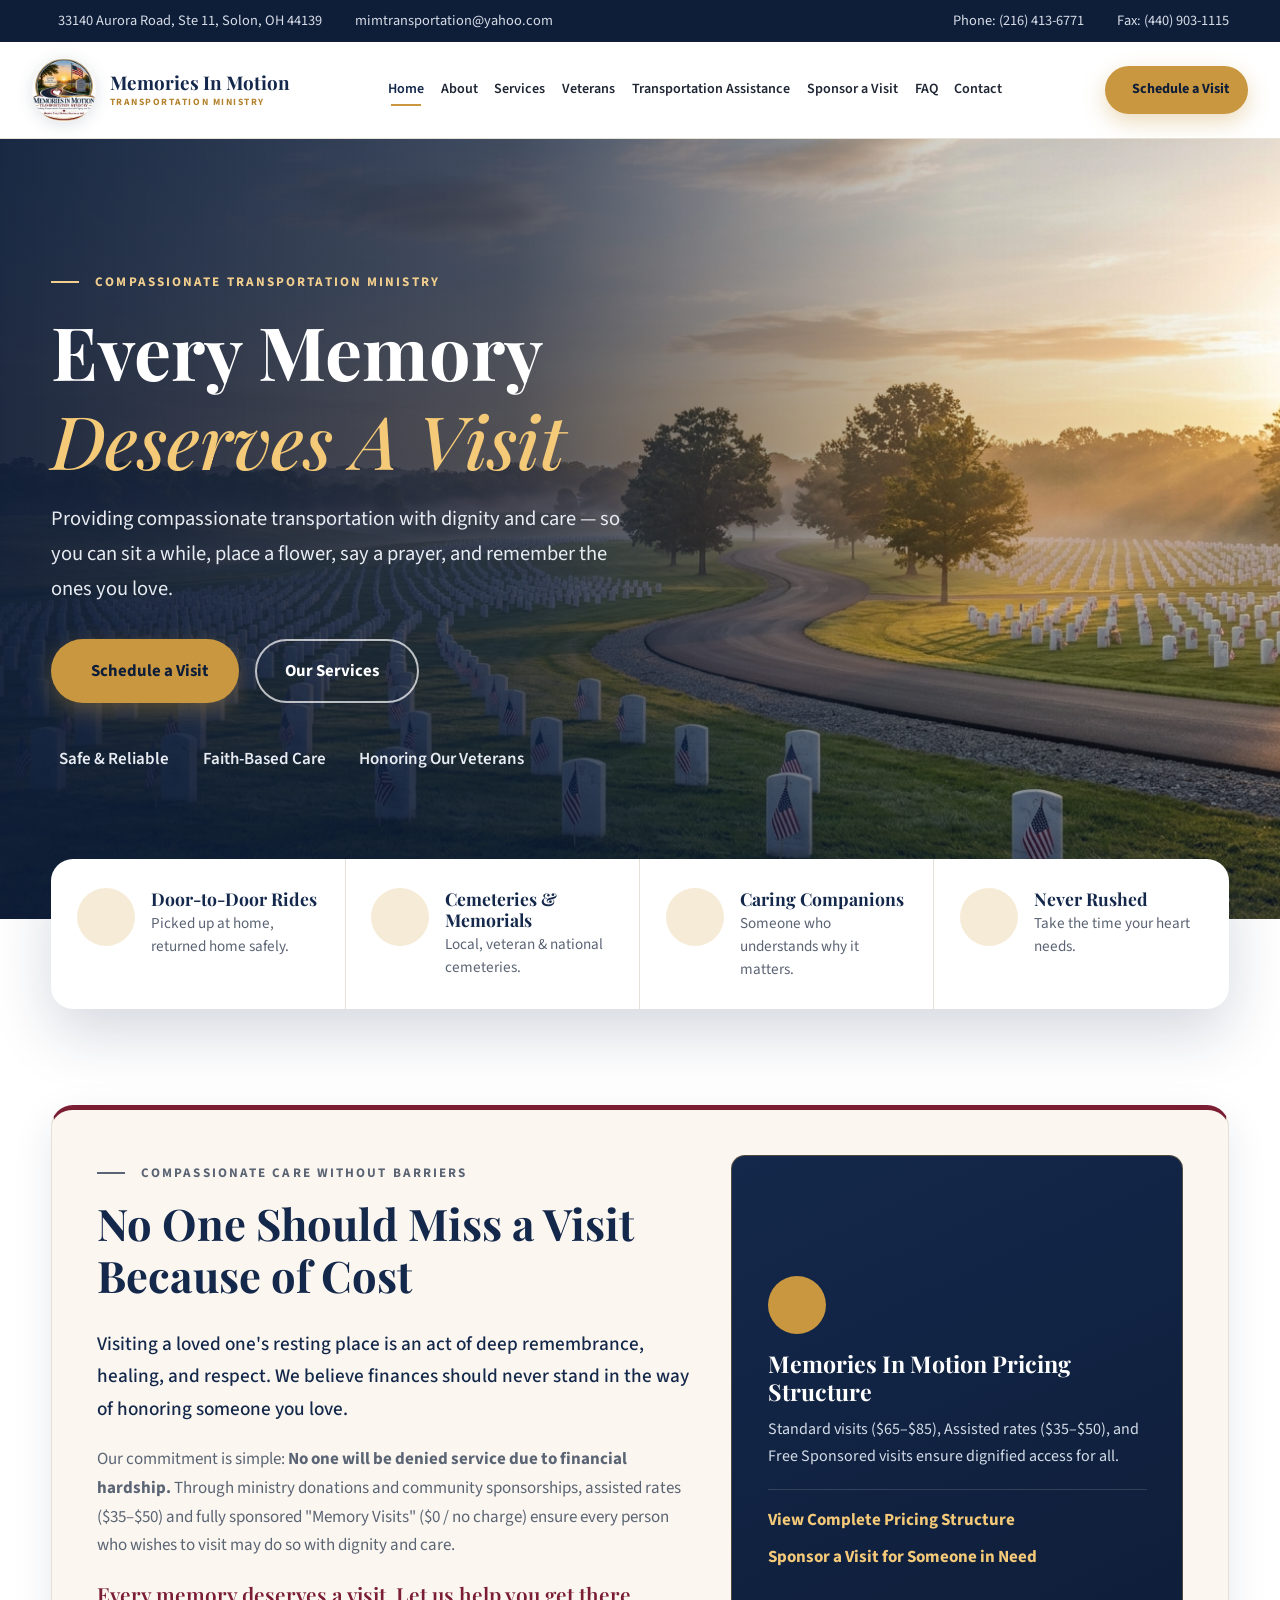
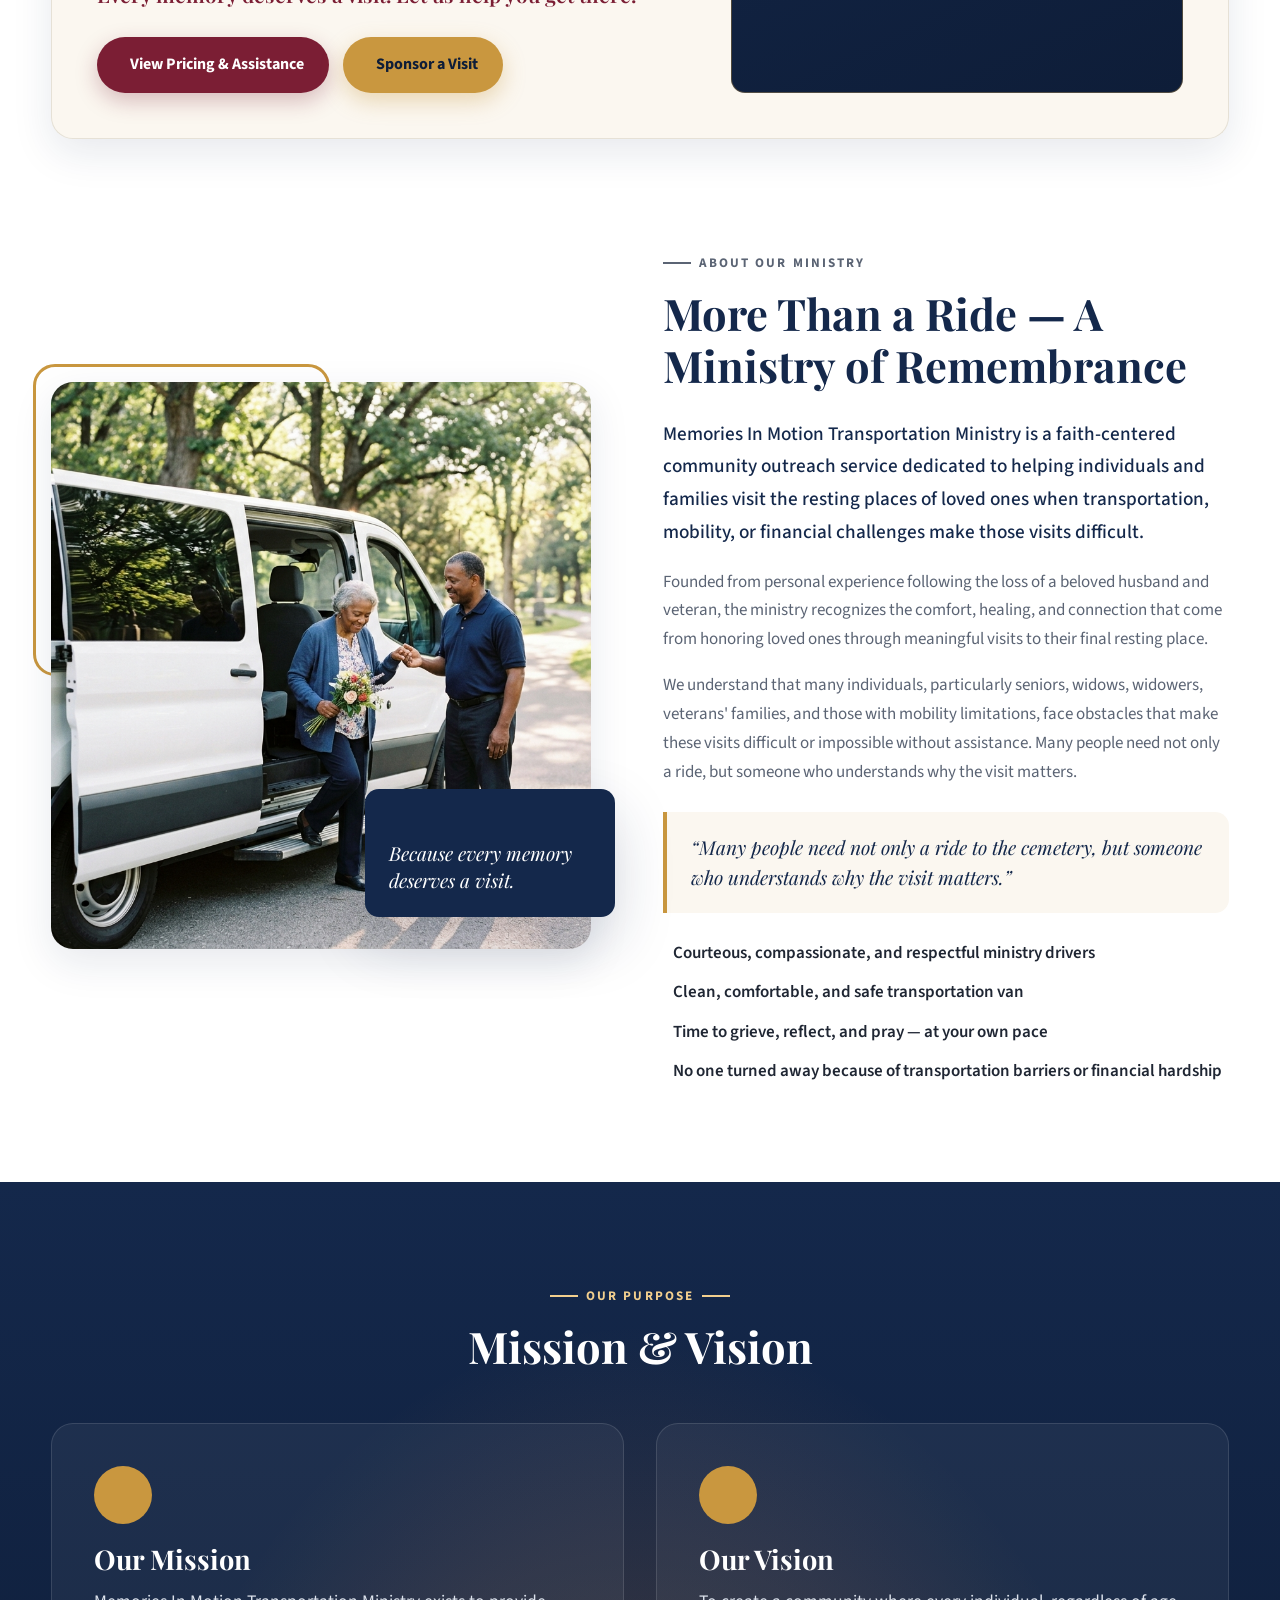
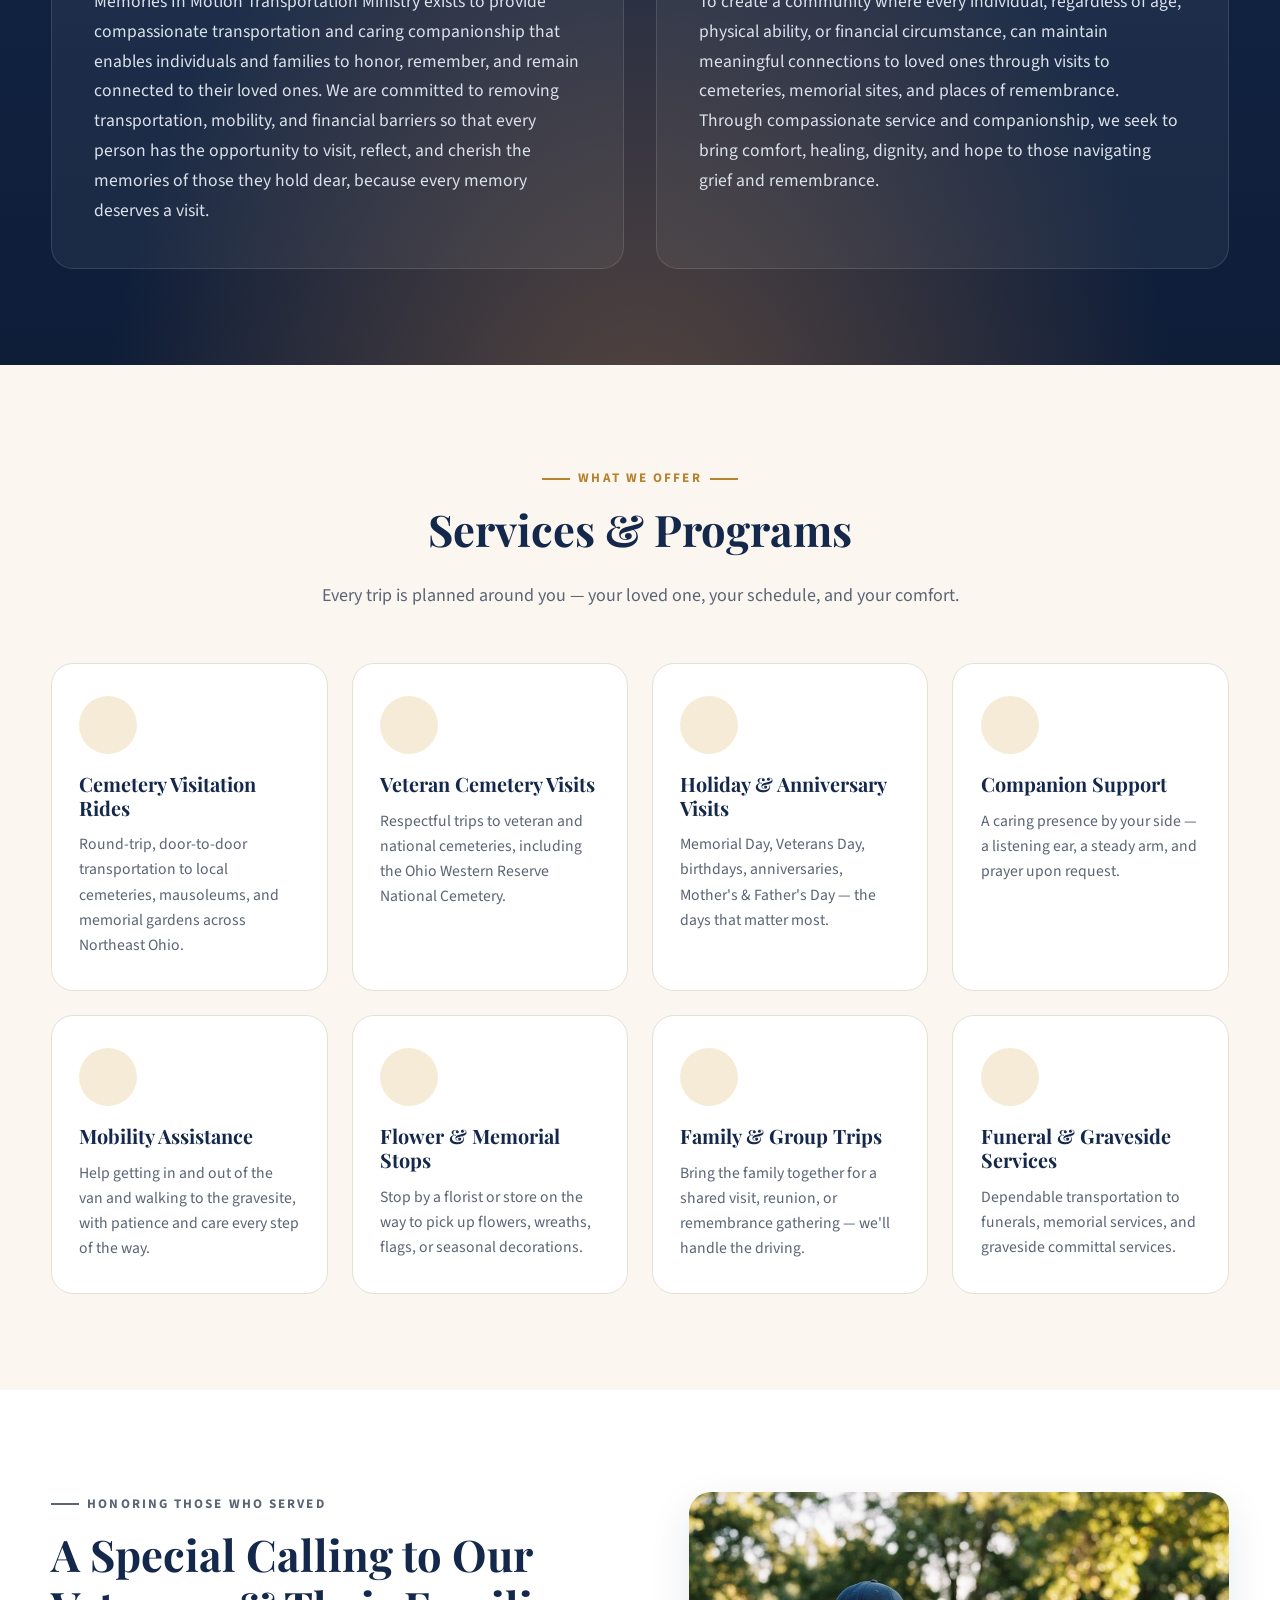
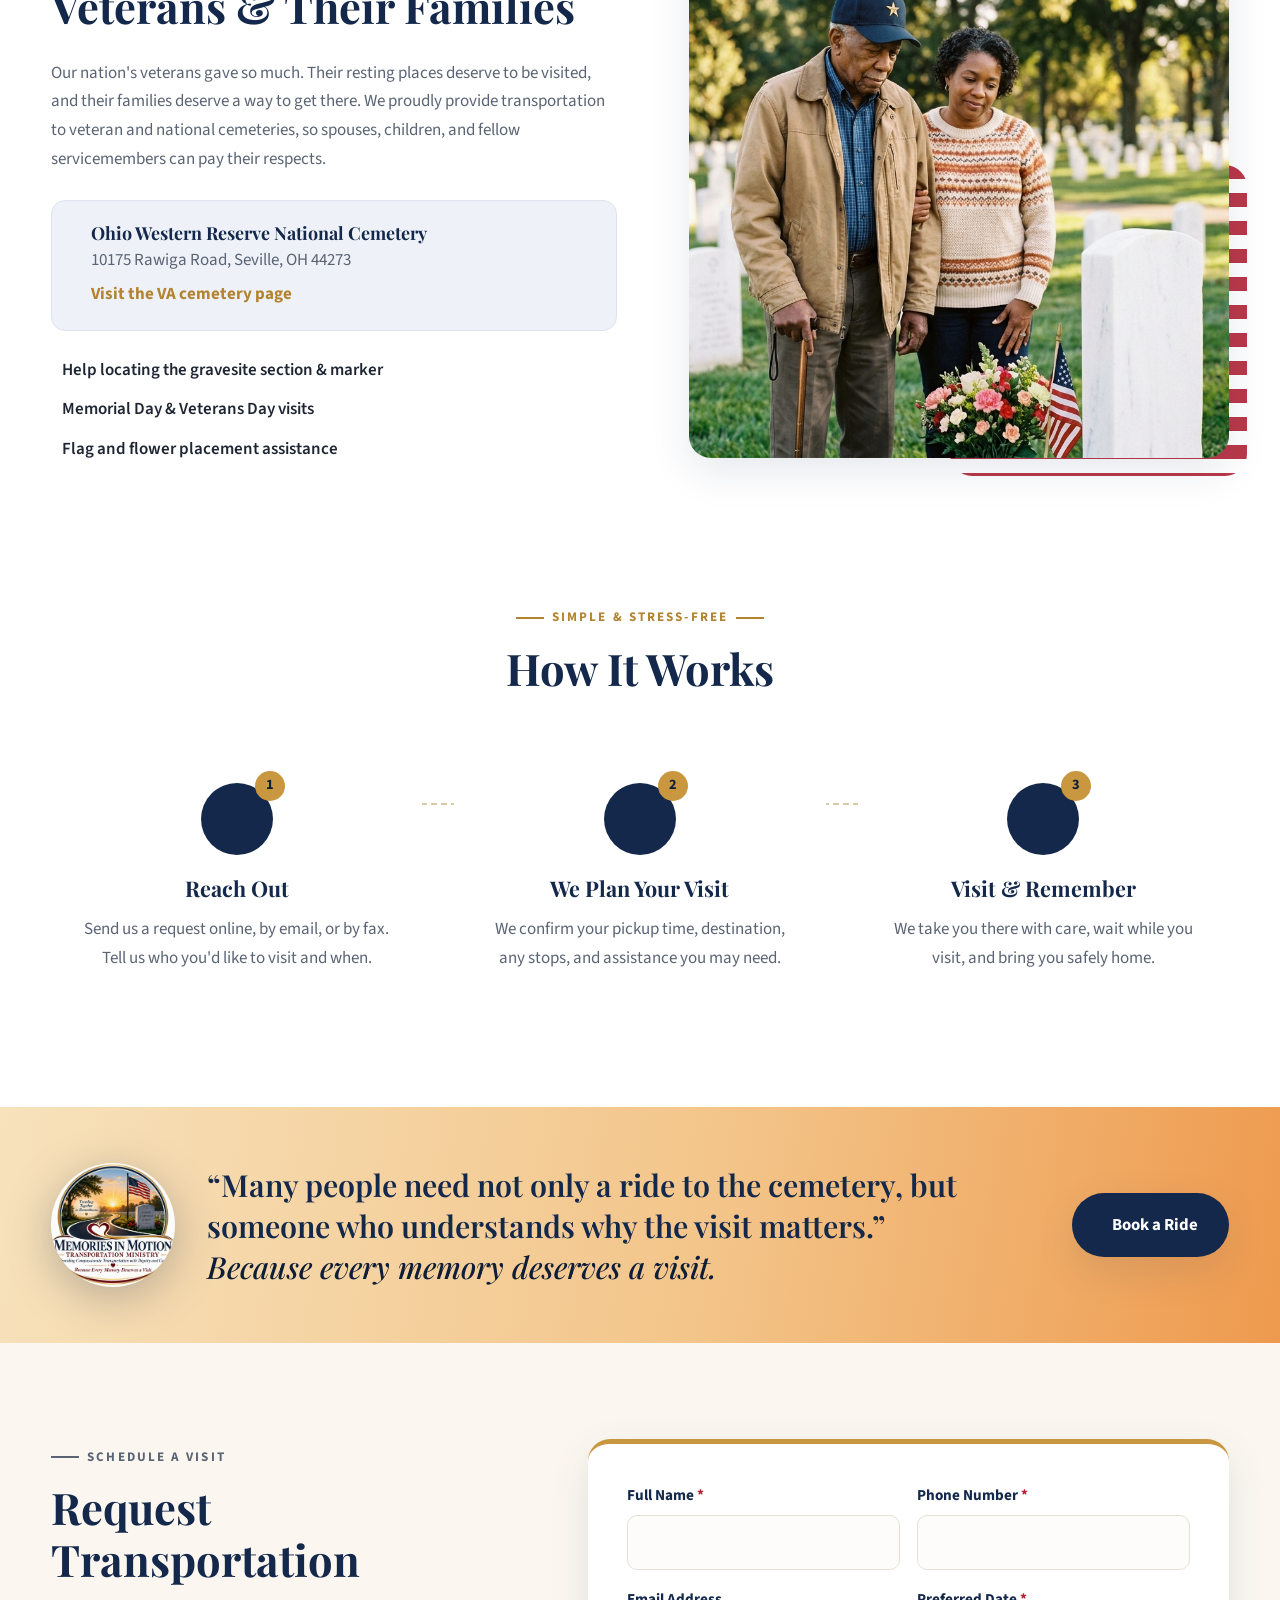
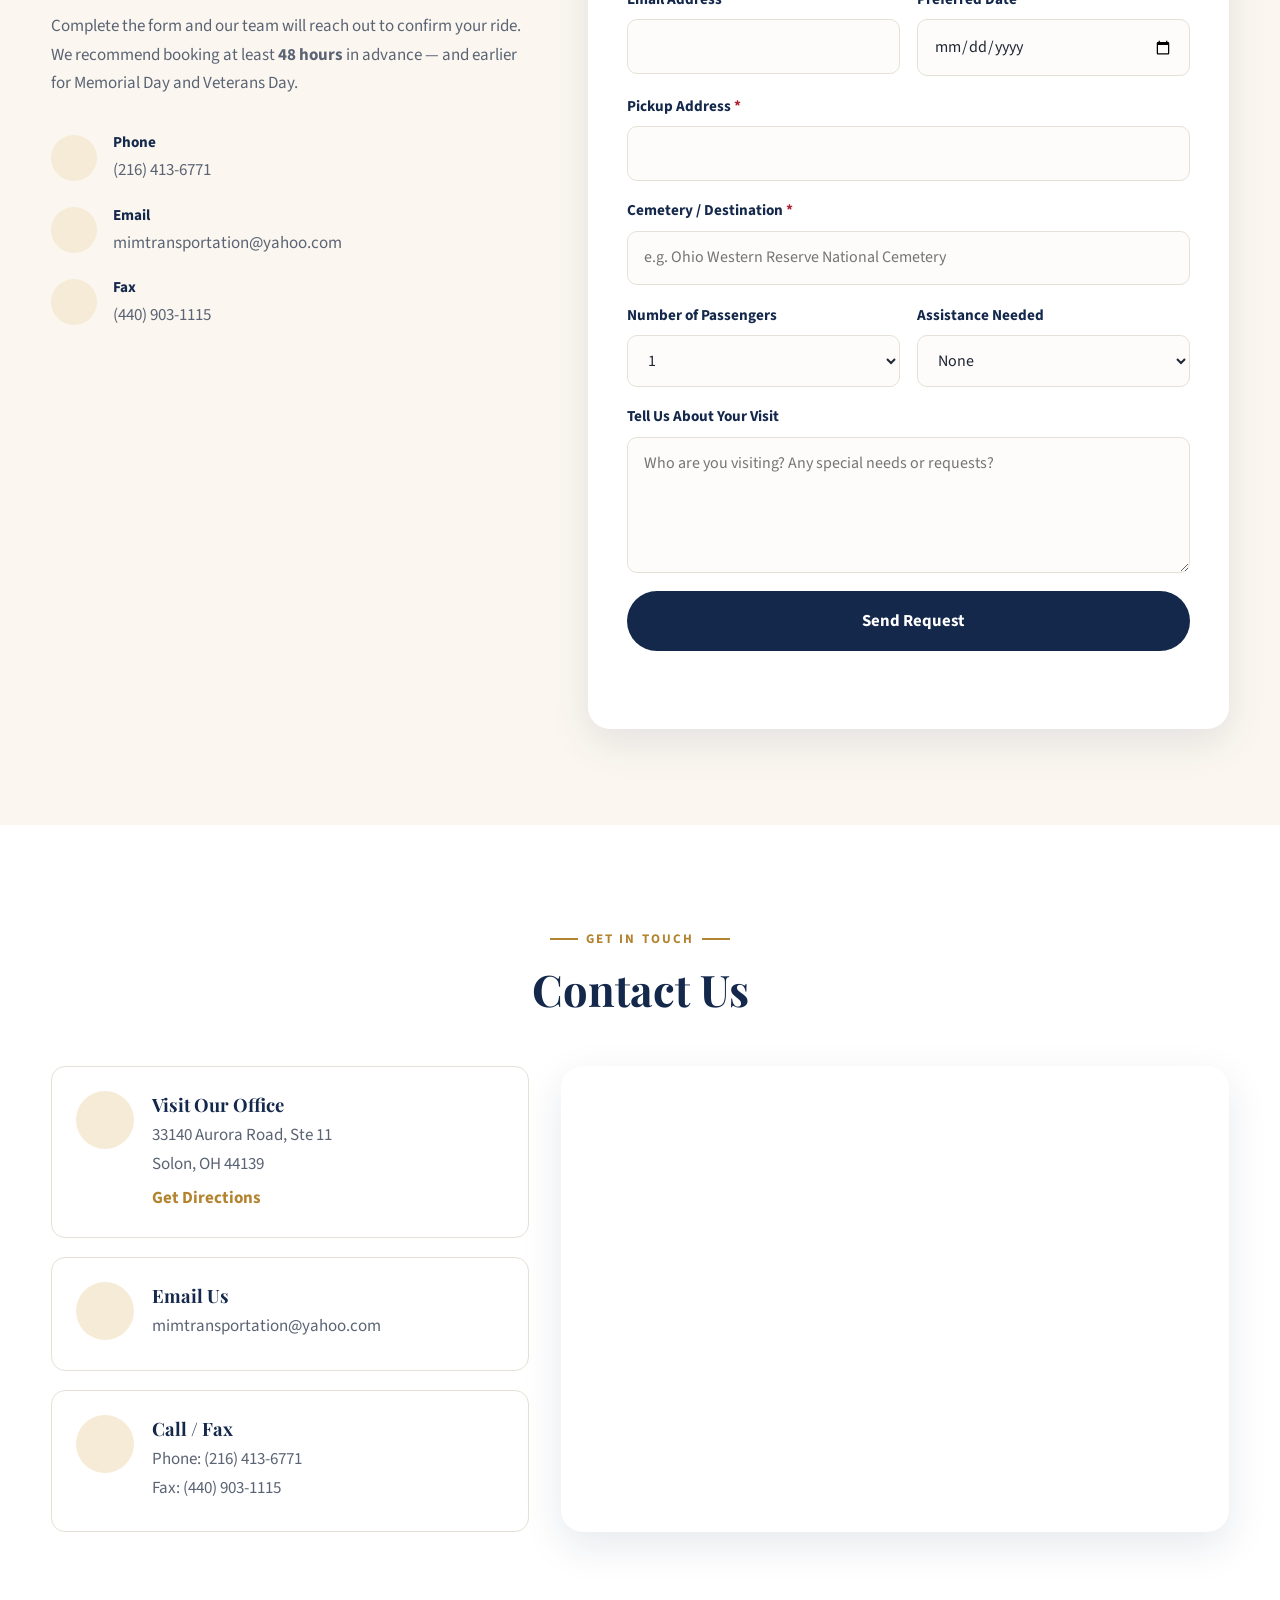
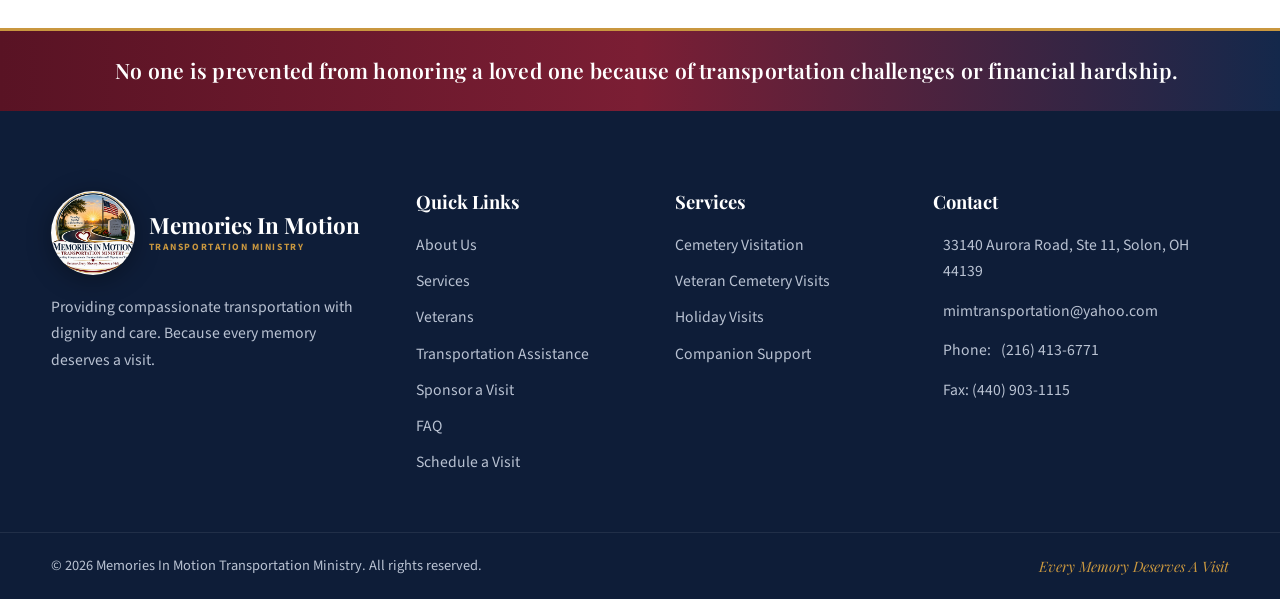
==== commit dd78506a: "Enlarge logo display size across header, footer, and banner for improved text legibility" ====
--- a/index.html
+++ b/index.html
@@ -39,7 +39,7 @@
   <header class="header" id="header">
     <div class="header__inner">
       <a href="index.html" class="brand" aria-label="Memories In Motion Transportation Ministry – Home">
-        <img src="assets/img/logo.png" alt="Memories In Motion Transportation Ministry Logo" class="brand__mark" width="54" height="54">
+        <img src="assets/img/logo.png" alt="Memories In Motion Transportation Ministry Logo" class="brand__mark" width="74" height="74">
         <span class="brand__text">
           <span class="brand__name">Memories In Motion</span>
           <span class="brand__sub">Transportation Ministry</span>
@@ -303,7 +303,7 @@
     <!-- ============ QUOTE BANNER ============ -->
     <section class="banner">
       <div class="container banner__inner">
-        <img src="assets/img/logo.png" alt="Memories In Motion Logo" class="banner__logo" width="96" height="96">
+        <img src="assets/img/logo.png" alt="Memories In Motion Logo" class="banner__logo" width="124" height="124">
         <div>
           <p class="banner__quote">“Many people need not only a ride to the cemetery, but someone who understands why the visit matters.”<br><em>Because every memory deserves a visit.</em></p>
         </div>
@@ -430,7 +430,7 @@
     <div class="container footer__grid">
       <div class="footer__brand">
         <a href="index.html" class="brand brand--light">
-          <img src="assets/img/logo.png" alt="Memories In Motion Transportation Ministry Logo" class="brand__mark" width="58" height="58">
+          <img src="assets/img/logo.png" alt="Memories In Motion Transportation Ministry Logo" class="brand__mark" width="84" height="84">
           <span class="brand__text">
             <span class="brand__name">Memories In Motion</span>
             <span class="brand__sub">Transportation Ministry</span>
@@ -482,3 +482,5 @@
   <script src="assets/js/main.js"></script>
 </body>
 </html>
+
+
--- a/assets/css/style.css
+++ b/assets/css/style.css
@@ -27,7 +27,7 @@
   --shadow-sm: 0 2px 10px rgba(20, 40, 75, .06);
   --shadow: 0 14px 40px rgba(20, 40, 75, .10);
   --shadow-lg: 0 24px 60px rgba(20, 40, 75, .18);
-  --header-h: 84px;
+  --header-h: 96px;
 }
 
 *, *::before, *::after { box-sizing: border-box; }
@@ -127,12 +127,17 @@
   display: flex; align-items: center; justify-content: space-between; gap: 1.2rem;
 }
 
-.brand { display: flex; align-items: center; gap: .7rem; flex-shrink: 0; }
-.brand__mark { width: 54px; height: 54px; flex-shrink: 0; border-radius: 50%; object-fit: contain; }
+.brand { display: flex; align-items: center; gap: .85rem; flex-shrink: 0; }
+.brand__mark {
+  width: 74px; height: 74px; flex-shrink: 0; border-radius: 50%; object-fit: contain;
+  filter: drop-shadow(0 3px 8px rgba(20, 40, 75, .14)); transition: transform .25s ease;
+}
+.brand:hover .brand__mark { transform: scale(1.04); }
 .brand__text { display: flex; flex-direction: column; line-height: 1.05; white-space: nowrap; }
-.brand__name { font-family: var(--font-head); font-weight: 700; font-size: 1.28rem; color: var(--navy); }
-.brand__sub { font-size: .66rem; letter-spacing: .2em; text-transform: uppercase; color: var(--gold-600); font-weight: 700; margin-top: .28rem; }
-.brand--light .brand__name { color: var(--white); }
+.brand__name { font-family: var(--font-head); font-weight: 700; font-size: 1.32rem; color: var(--navy); }
+.brand__sub { font-size: .68rem; letter-spacing: .2em; text-transform: uppercase; color: var(--gold-600); font-weight: 700; margin-top: .28rem; }
+.brand--light .brand__mark { width: 84px; height: 84px; filter: drop-shadow(0 4px 12px rgba(0, 0, 0, .35)); }
+.brand--light .brand__name { color: var(--white); font-size: 1.4rem; }
 .brand--light .brand__sub { color: var(--gold); }
 
 .nav {
@@ -457,7 +462,10 @@
 }
 .banner__inner { display: flex; align-items: center; gap: 2rem; justify-content: space-between; }
 .banner__inner > div { flex: 1; }
-.banner__logo { width: 96px; height: 96px; filter: drop-shadow(0 8px 18px rgba(20,40,75,.25)); }
+.banner__logo {
+  width: 124px; height: 124px; border-radius: 50%; object-fit: contain;
+  filter: drop-shadow(0 10px 22px rgba(20,40,75,.28));
+}
 .banner__quote { font-family: var(--font-head); font-size: clamp(1.35rem, 2.4vw, 1.9rem); color: var(--navy); margin: 0; line-height: 1.35; font-weight: 600; }
 .banner__quote em { font-weight: 500; color: var(--navy-700); }
 .banner .btn--gold { background: var(--navy); color: var(--white); box-shadow: var(--shadow); }
@@ -556,9 +564,9 @@
 /* ---------- Responsive ---------- */
 @media (max-width: 1280px) {
   .header__inner { gap: .75rem; }
-  .brand__mark { width: 46px; height: 46px; }
-  .brand__name { font-size: 1.15rem; }
-  .brand__sub { font-size: .58rem; letter-spacing: .16em; }
+  .brand__mark { width: 64px; height: 64px; }
+  .brand__name { font-size: 1.18rem; }
+  .brand__sub { font-size: .6rem; letter-spacing: .16em; }
   .nav__link { padding: .45rem .45rem; font-size: .88rem; }
   .nav__cta { padding: .65rem 1.05rem; font-size: .88rem; }
 }
@@ -567,8 +575,9 @@
   .footer__grid { grid-template-columns: 1fr 1fr; }
 }
 @media (max-width: 1024px) {
-  :root { --header-h: 74px; }
+  :root { --header-h: 86px; }
   .topbar__list:last-child { display: none; }
+  .brand__mark { width: 64px; height: 64px; }
   .nav-toggle { display: grid; }
   .nav {
     position: fixed; inset: calc(var(--header-h)) 0 auto 0; background: var(--white);
@@ -598,9 +607,9 @@
 @media (max-width: 600px) {
   body { font-size: 1rem; }
   .topbar { display: none; }
-  .brand__mark { width: 44px; height: 44px; }
-  .brand__name { font-size: 1.08rem; }
-  .brand__sub { font-size: .56rem; letter-spacing: .14em; }
+  .brand__mark { width: 56px; height: 56px; }
+  .brand__name { font-size: 1.12rem; }
+  .brand__sub { font-size: .58rem; letter-spacing: .14em; }
   .hero__content { padding: 70px 0 100px; }
   .hero__overlay { background: linear-gradient(180deg, rgba(14,29,56,.75), rgba(14,29,56,.88)); }
   .hero__actions .btn, .page-hero__actions .btn { width: 100%; }
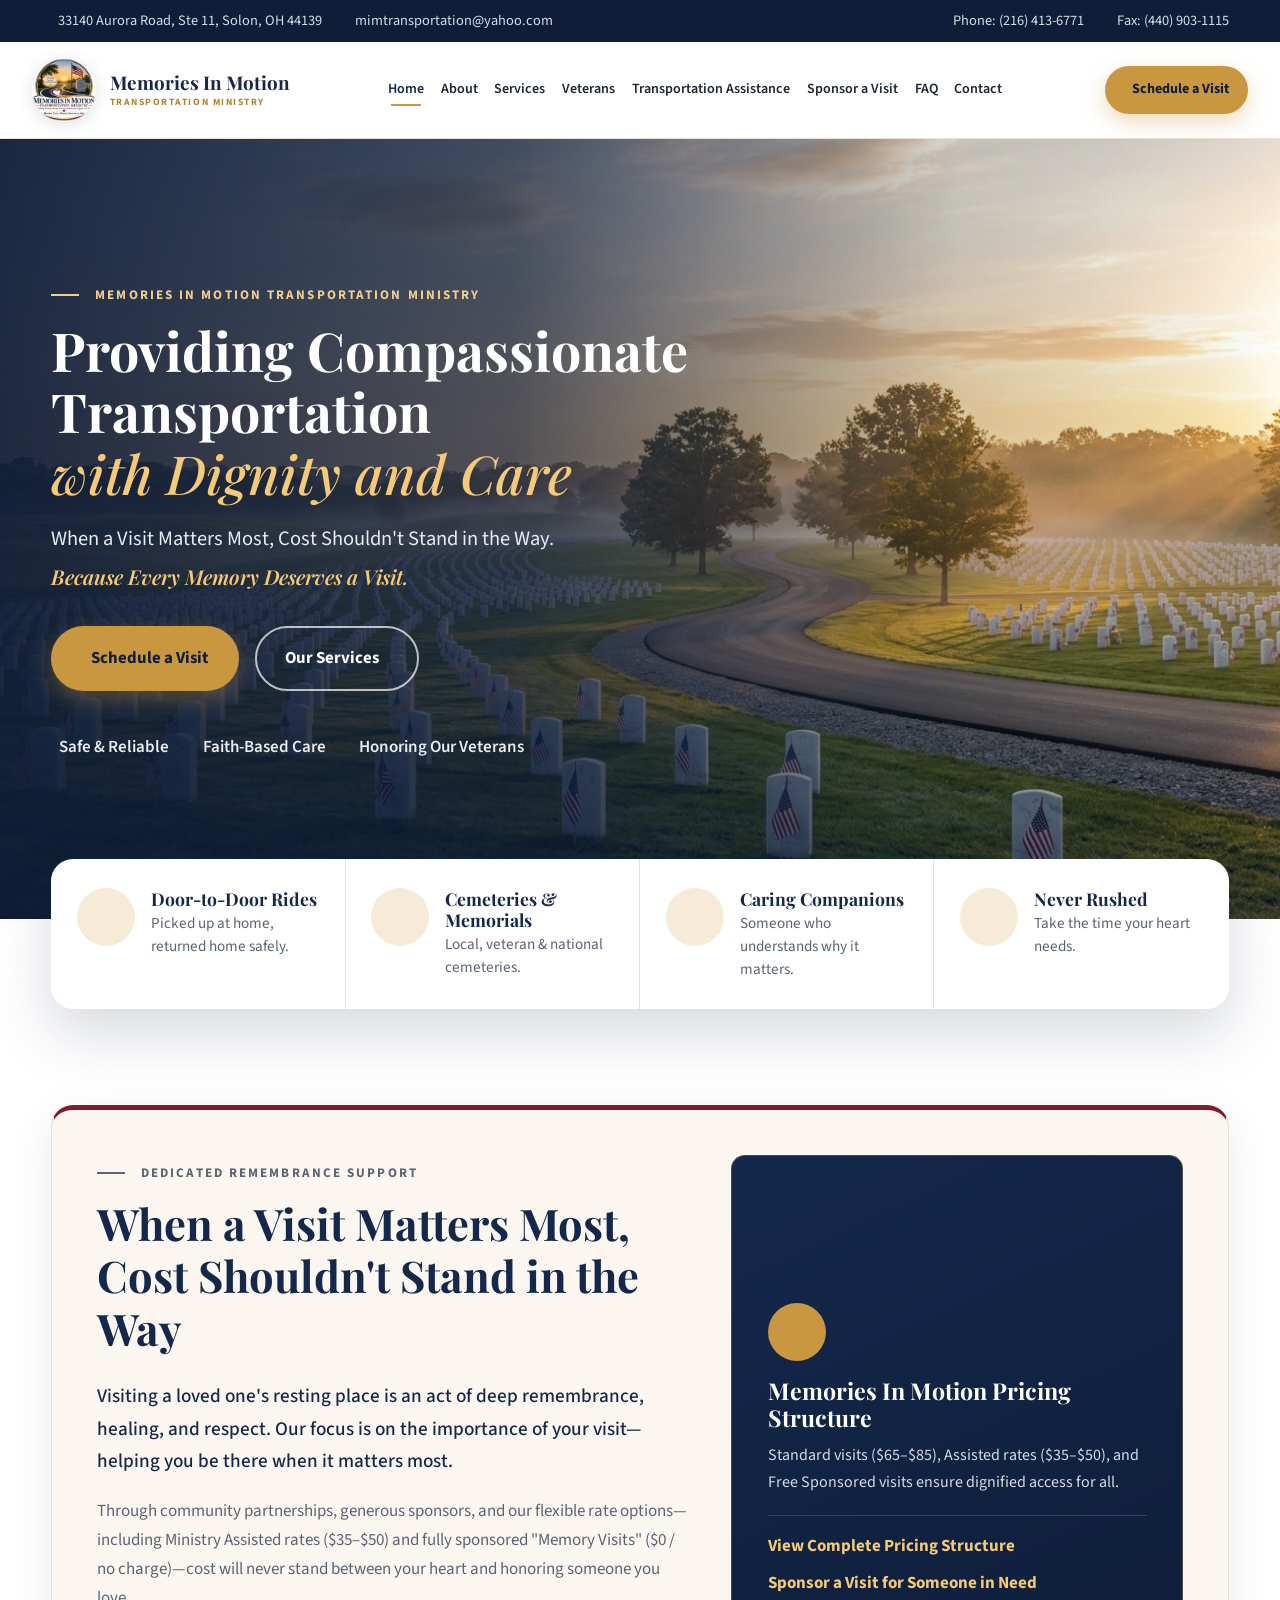
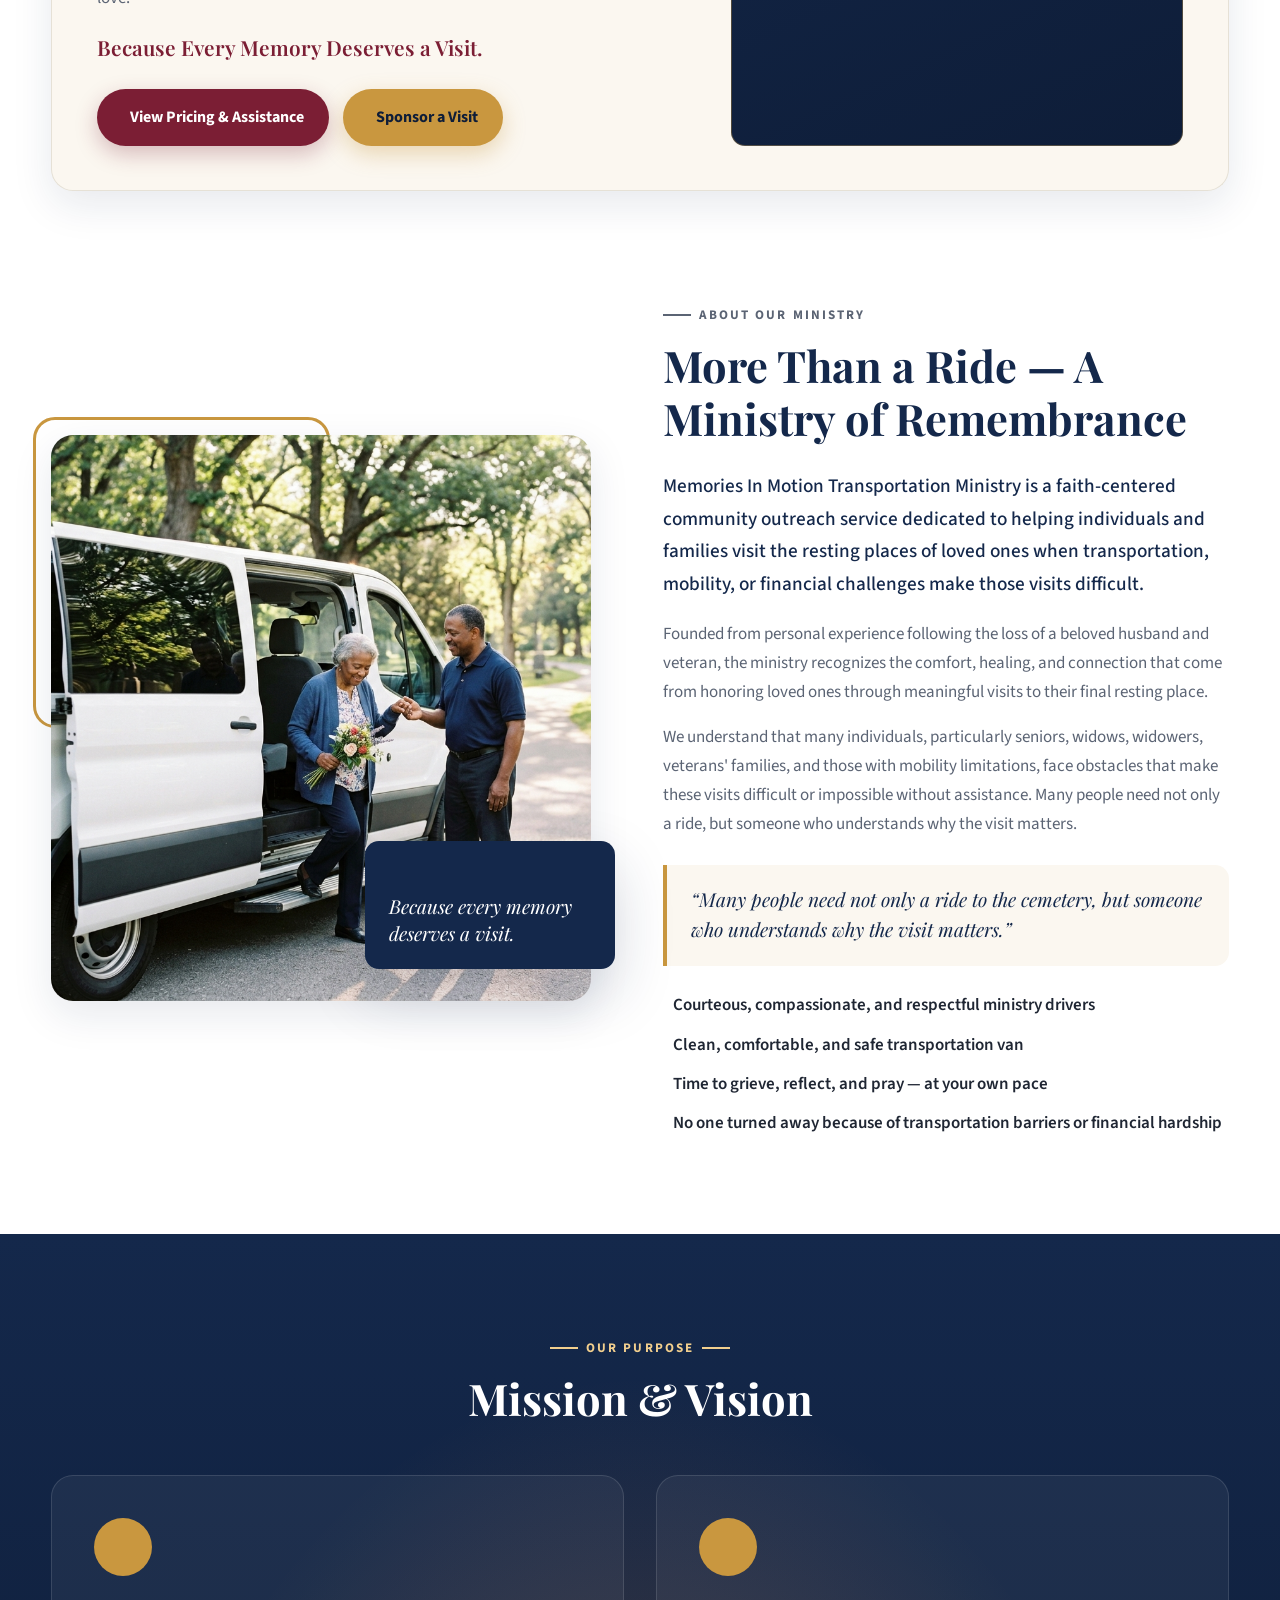
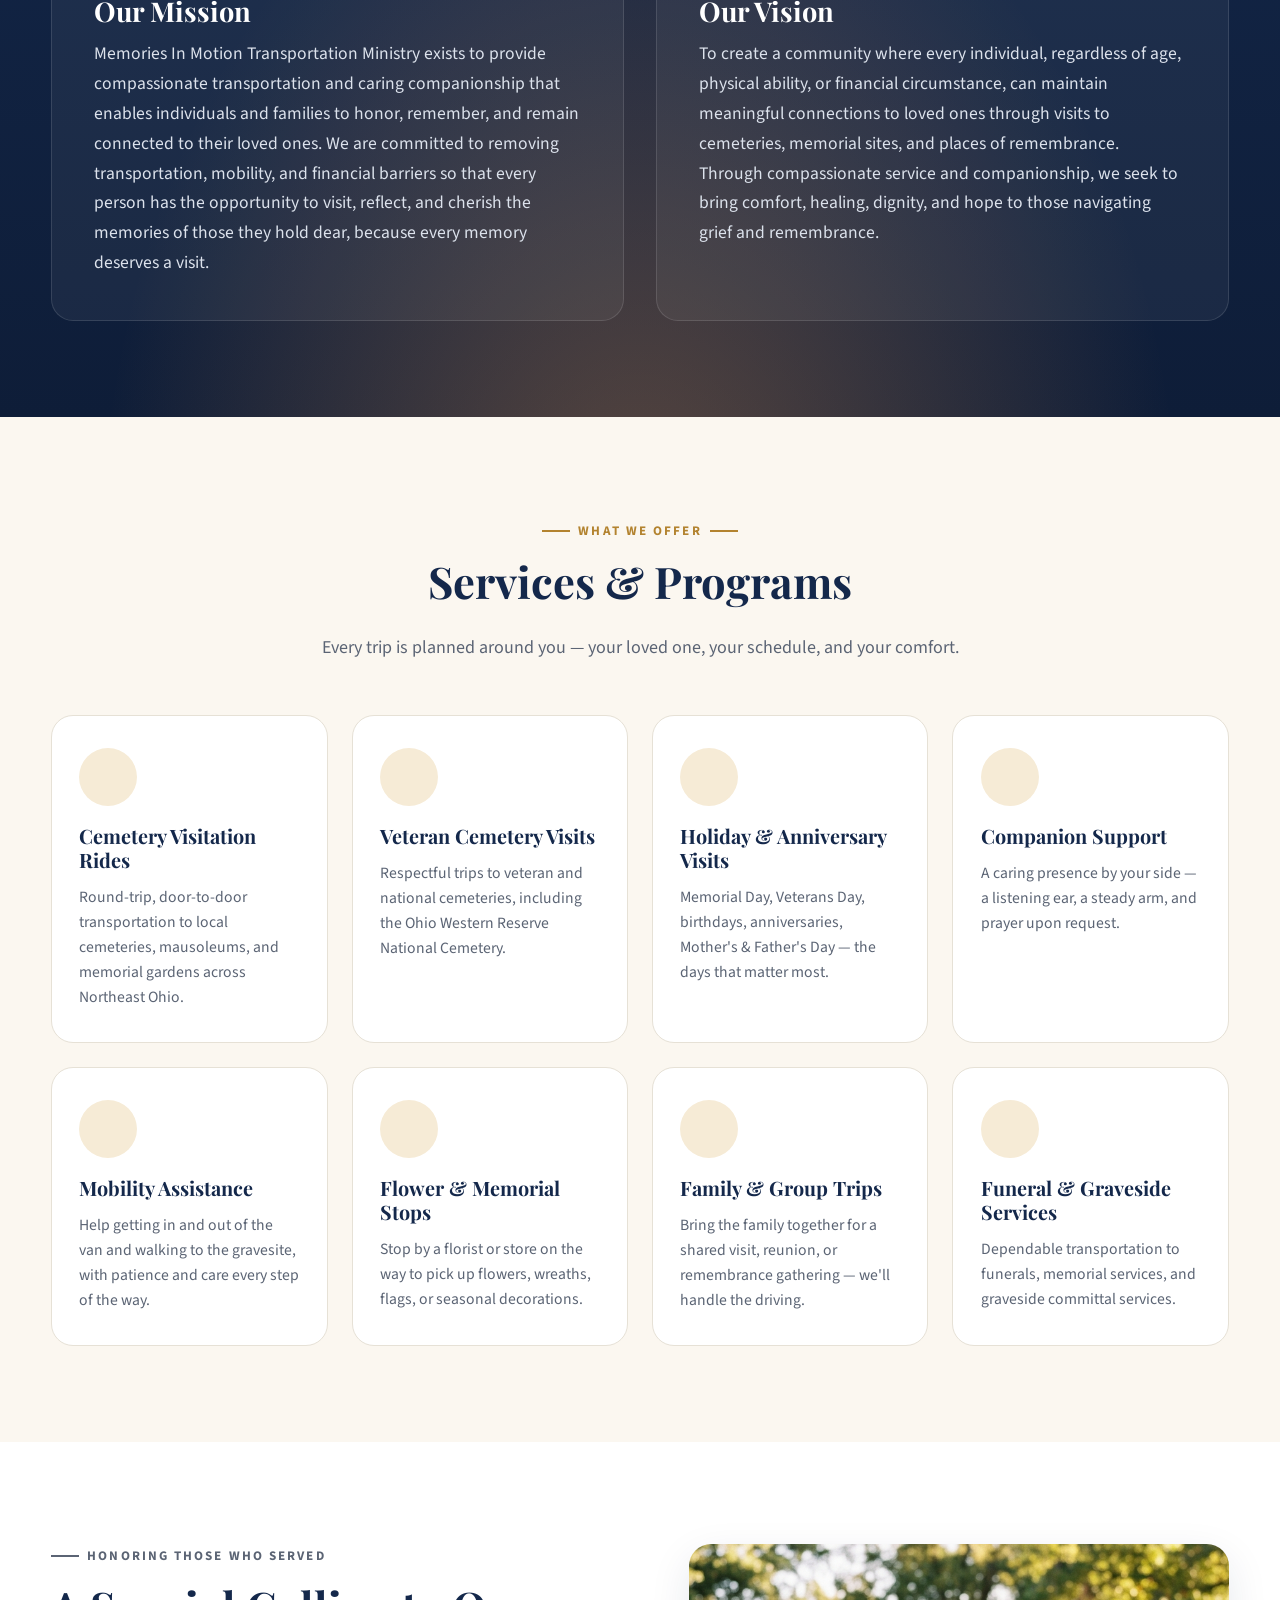
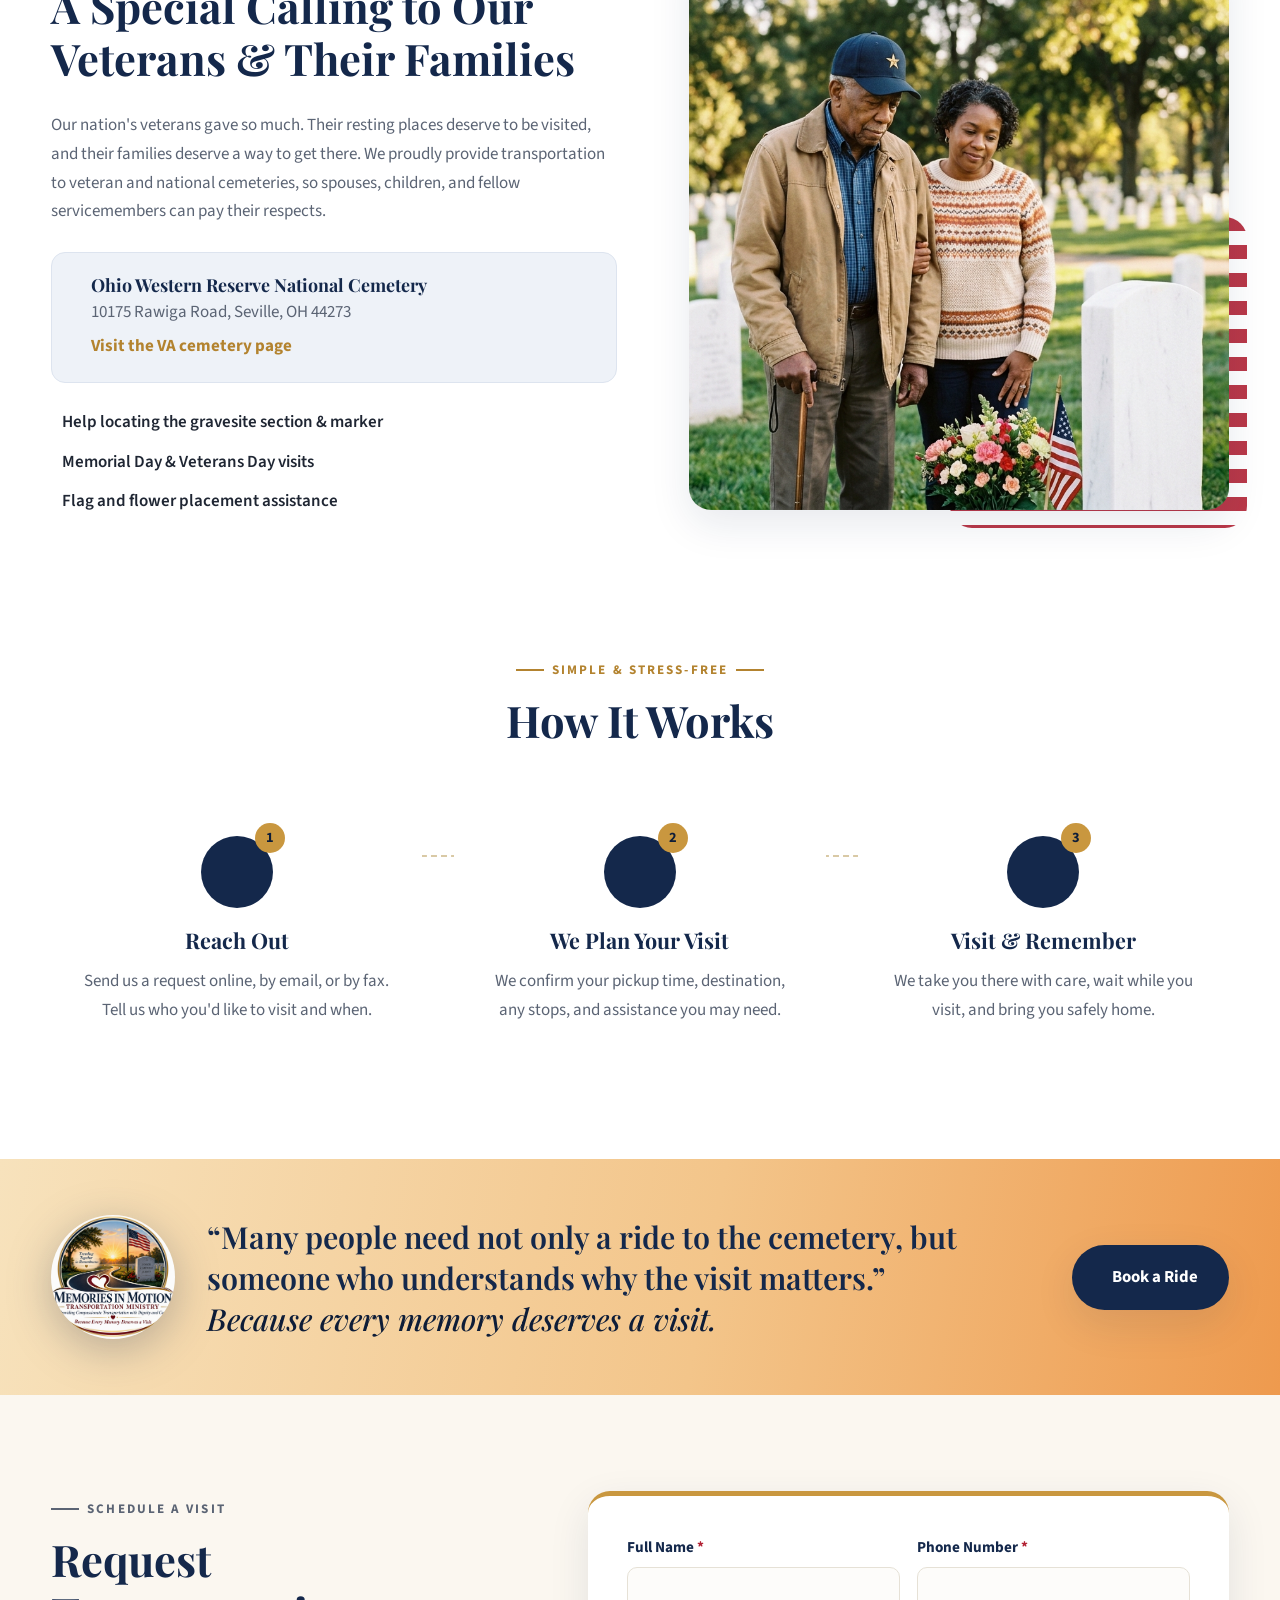
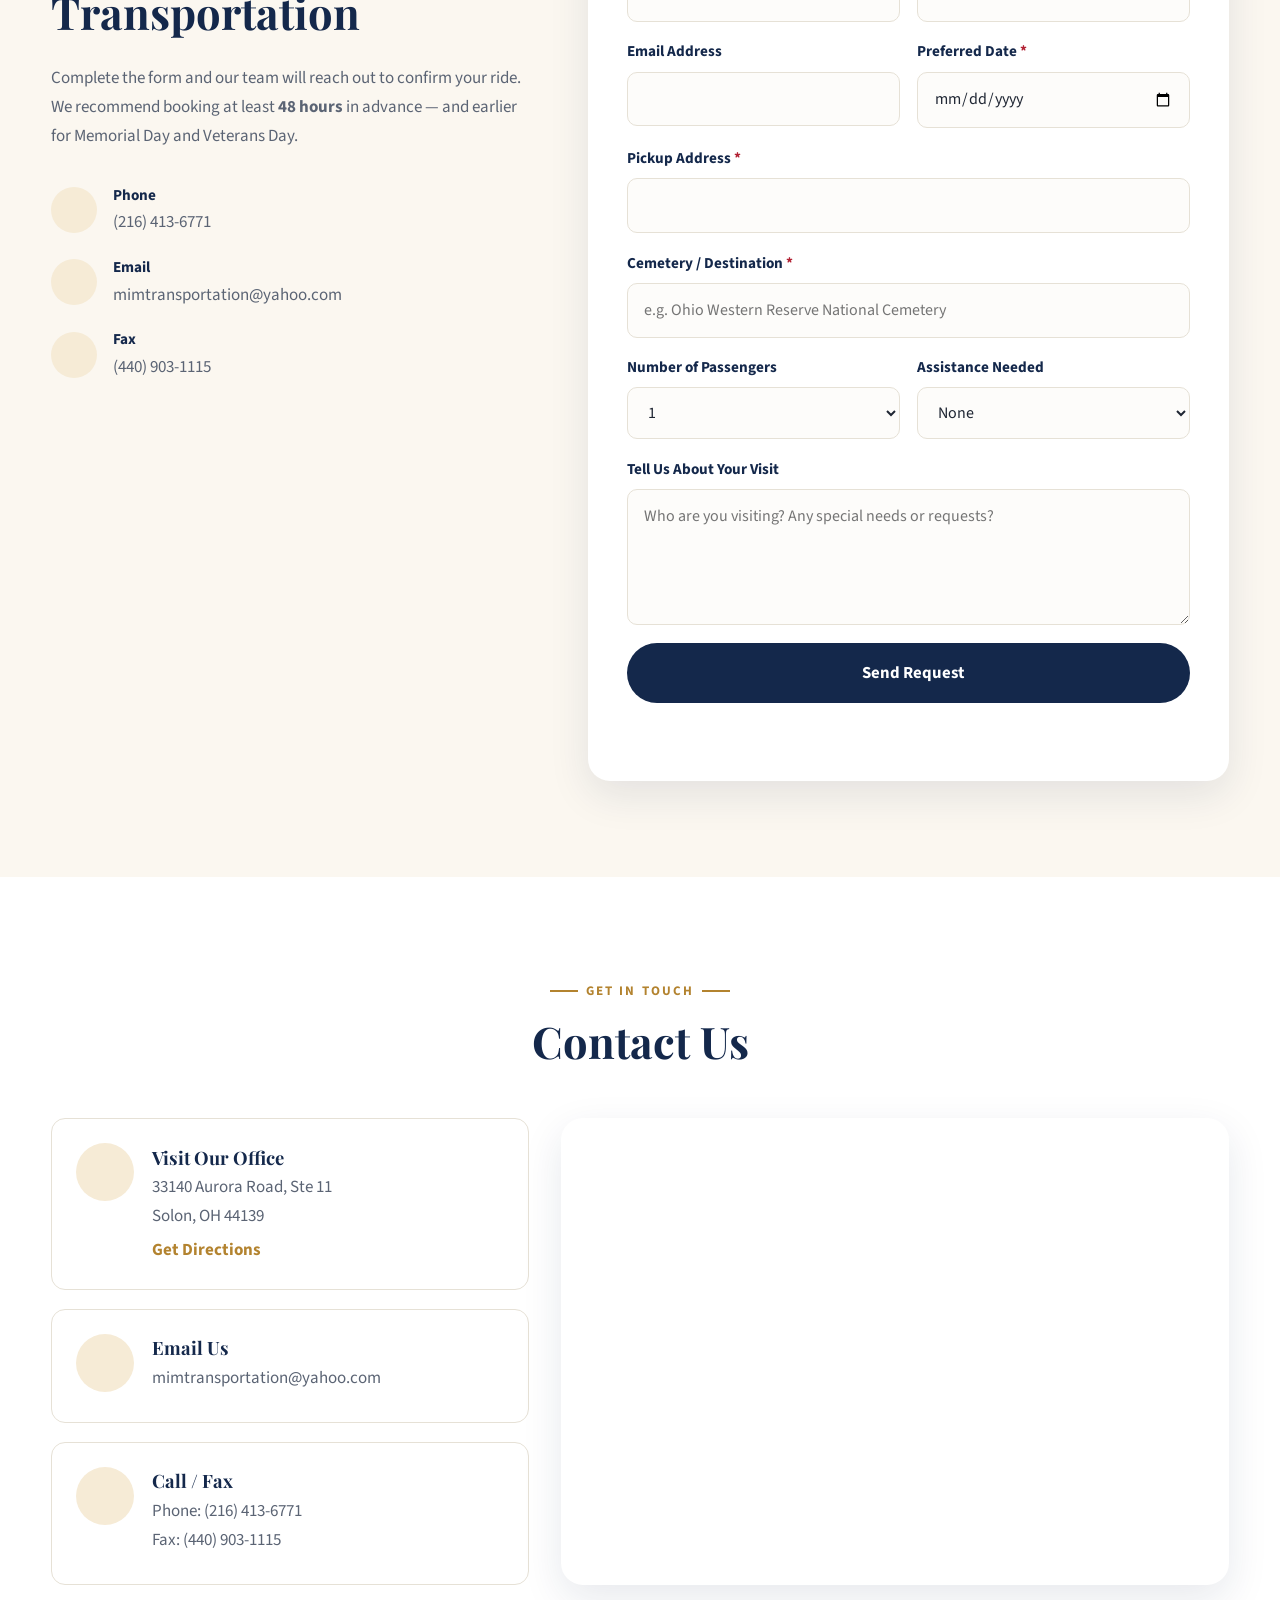
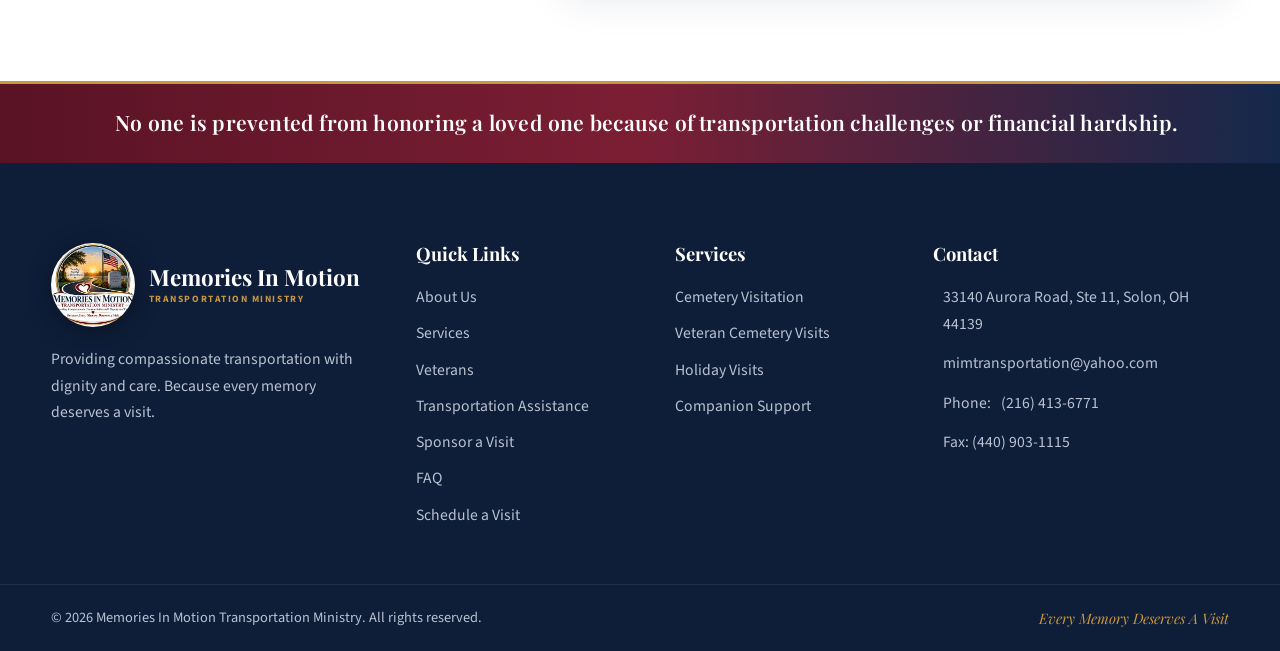
==== commit 28190de3: "Update homepage sequence and replace cost wording per client review" ====
--- a/index.html
+++ b/index.html
@@ -73,9 +73,9 @@
       <div class="hero__bg" style="background-image:url('assets/img/hero.jpg')"></div>
       <div class="hero__overlay"></div>
       <div class="container hero__content">
-        <p class="eyebrow eyebrow--light"><i class="fi fi-rr-heart"></i> Compassionate Transportation Ministry</p>
-        <h1 class="hero__title">Every Memory<br><em>Deserves A Visit</em></h1>
-        <p class="hero__lead">Providing compassionate transportation with dignity and care — so you can sit a while, place a flower, say a prayer, and remember the ones you love.</p>
+        <p class="eyebrow eyebrow--light"><i class="fi fi-rr-heart"></i> MEMORIES IN MOTION Transportation Ministry</p>
+        <h1 class="hero__title">Providing Compassionate Transportation<br><em>with Dignity and Care</em></h1>
+        <p class="hero__lead">When a Visit Matters Most, Cost Shouldn't Stand in the Way.<br><strong>Because Every Memory Deserves a Visit.</strong></p>
         <div class="hero__actions">
           <a href="#request" class="btn btn--gold btn--lg"><i class="fi fi-rr-calendar"></i> Schedule a Visit</a>
           <a href="#services" class="btn btn--ghost btn--lg">Our Services <i class="fi fi-rr-arrow-small-right"></i></a>
@@ -110,16 +110,16 @@
       </div>
     </section>
 
-    <!-- ============ NO ONE TURNED AWAY BECAUSE OF COST ============ -->
+    <!-- ============ WHEN A VISIT MATTERS MOST ============ -->
     <section class="section no-cost" id="assistance">
       <div class="container">
         <div class="no-cost__card">
           <div class="no-cost__content">
-            <p class="eyebrow"><i class="fi fi-rr-hand-holding-heart"></i> Compassionate Care Without Barriers</p>
-            <h2 class="section-title">No One Should Miss a Visit Because of Cost</h2>
-            <p class="lead">Visiting a loved one's resting place is an act of deep remembrance, healing, and respect. We believe finances should never stand in the way of honoring someone you love.</p>
-            <p>Our commitment is simple: <strong>No one will be denied service due to financial hardship.</strong> Through ministry donations and community sponsorships, assisted rates ($35–$50) and fully sponsored "Memory Visits" ($0 / no charge) ensure every person who wishes to visit may do so with dignity and care.</p>
-            <p class="no-cost__closing">Every memory deserves a visit. Let us help you get there.</p>
+            <p class="eyebrow"><i class="fi fi-rr-hand-holding-heart"></i> Dedicated Remembrance Support</p>
+            <h2 class="section-title">When a Visit Matters Most, Cost Shouldn't Stand in the Way</h2>
+            <p class="lead">Visiting a loved one's resting place is an act of deep remembrance, healing, and respect. Our focus is on the importance of your visit—helping you be there when it matters most.</p>
+            <p>Through community partnerships, generous sponsors, and our flexible rate options—including Ministry Assisted rates ($35–$50) and fully sponsored "Memory Visits" ($0 / no charge)—cost will never stand between your heart and honoring someone you love.</p>
+            <p class="no-cost__closing">Because Every Memory Deserves a Visit.</p>
             <div class="no-cost__actions">
               <a href="transportation-assistance.html" class="btn btn--burgundy"><i class="fi fi-rr-hand-holding-heart"></i> View Pricing &amp; Assistance</a>
               <a href="sponsor-a-visit.html" class="btn btn--gold"><i class="fi fi-rr-heart"></i> Sponsor a Visit</a>
--- a/assets/css/style.css
+++ b/assets/css/style.css
@@ -179,9 +179,10 @@
     linear-gradient(0deg, rgba(14,29,56,.55), rgba(14,29,56,0) 40%);
 }
 .hero__content { position: relative; padding: 90px 0 110px; }
-.hero__title { color: var(--white); font-size: clamp(2.6rem, 6vw, 4.6rem); font-weight: 700; margin-bottom: 1.2rem; }
+.hero__title { color: var(--white); font-size: clamp(2.15rem, 4.2vw, 3.45rem); font-weight: 700; max-width: 780px; line-height: 1.15; margin-bottom: 1.2rem; }
 .hero__title em { color: #F4C978; font-style: italic; font-weight: 500; }
-.hero__lead { font-size: clamp(1.1rem, 1.6vw, 1.3rem); max-width: 580px; color: #E7EBF2; margin-bottom: 2rem; }
+.hero__lead { font-size: clamp(1.12rem, 1.6vw, 1.35rem); max-width: 660px; color: #E7EBF2; margin-bottom: 2rem; line-height: 1.55; }
+.hero__lead strong { color: #F4C978; font-family: var(--font-head); font-style: italic; font-weight: 600; display: inline-block; margin-top: .35rem; }
 .hero__actions { display: flex; gap: 1rem; flex-wrap: wrap; margin-bottom: 2.6rem; }
 .hero__badges { display: flex; gap: 1.6rem; flex-wrap: wrap; font-weight: 600; color: #E7EBF2; }
 .hero__badges li { display: flex; align-items: center; gap: .5rem; }
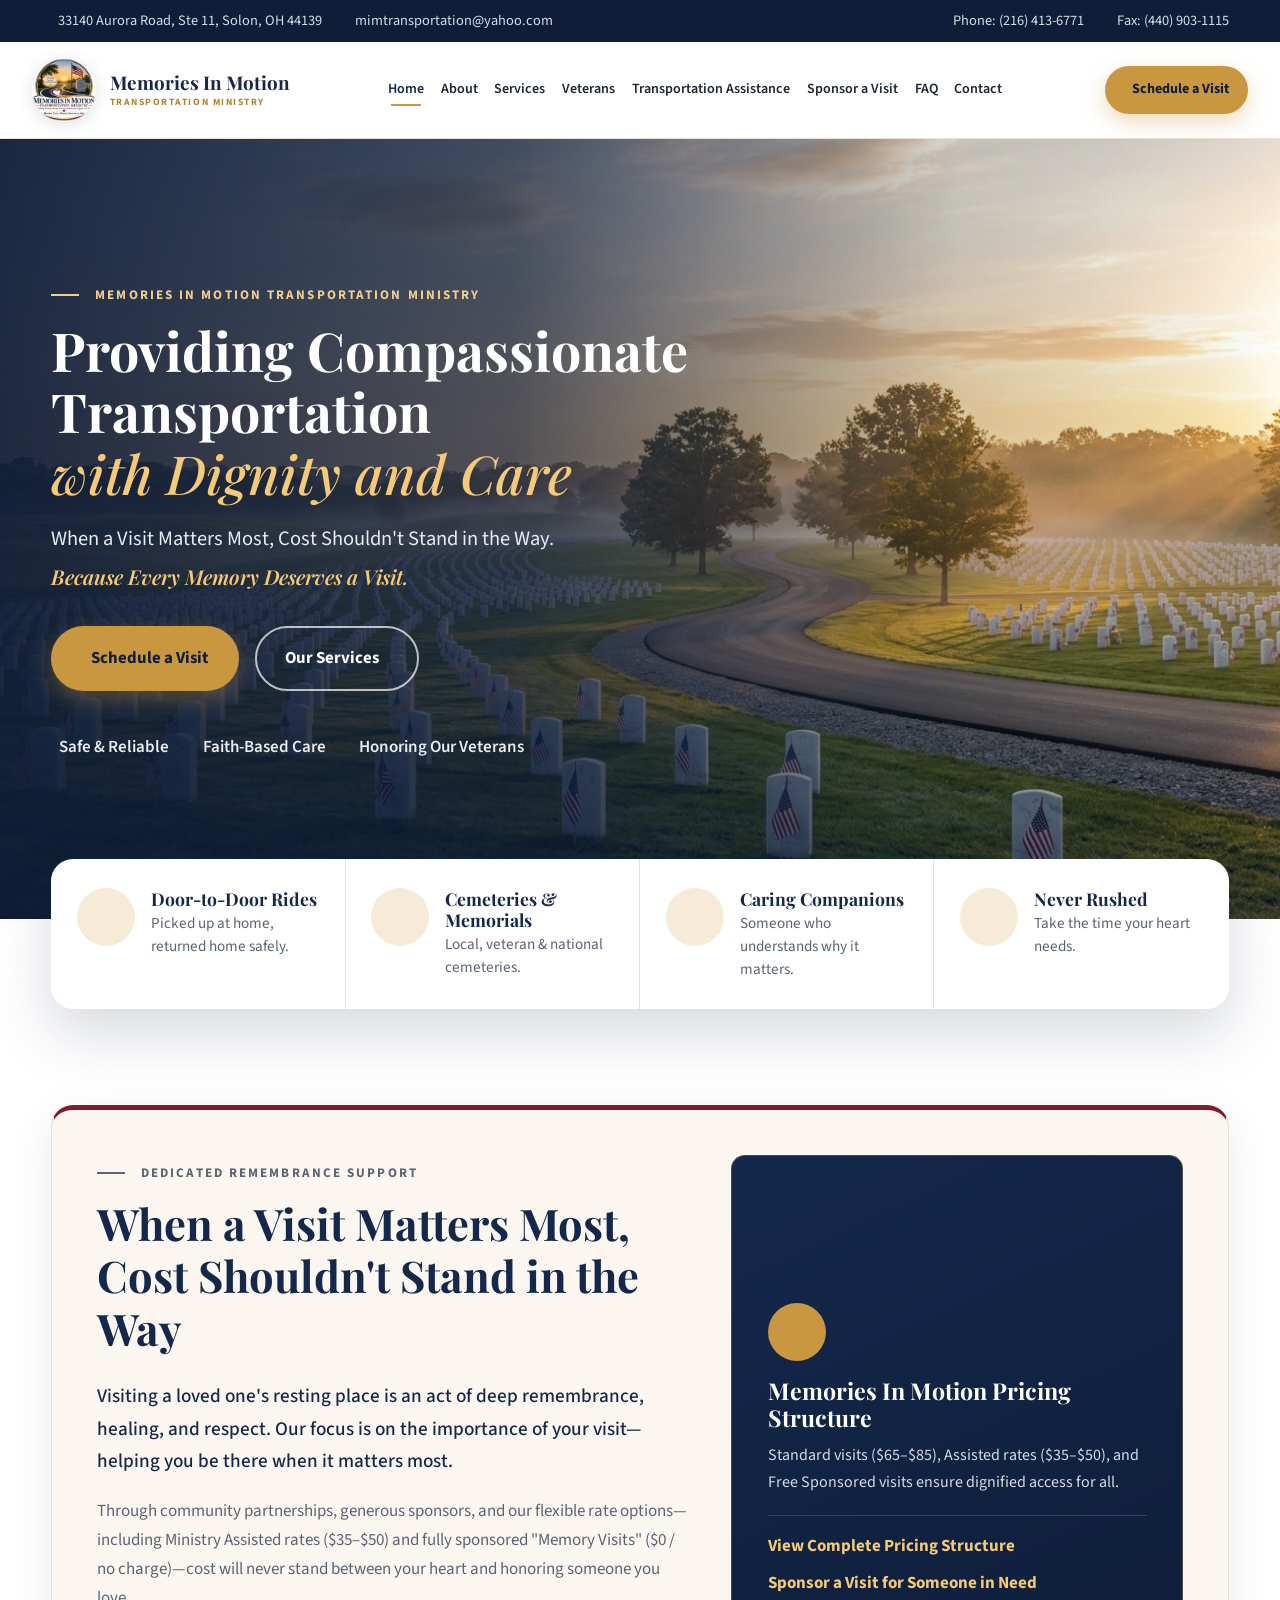
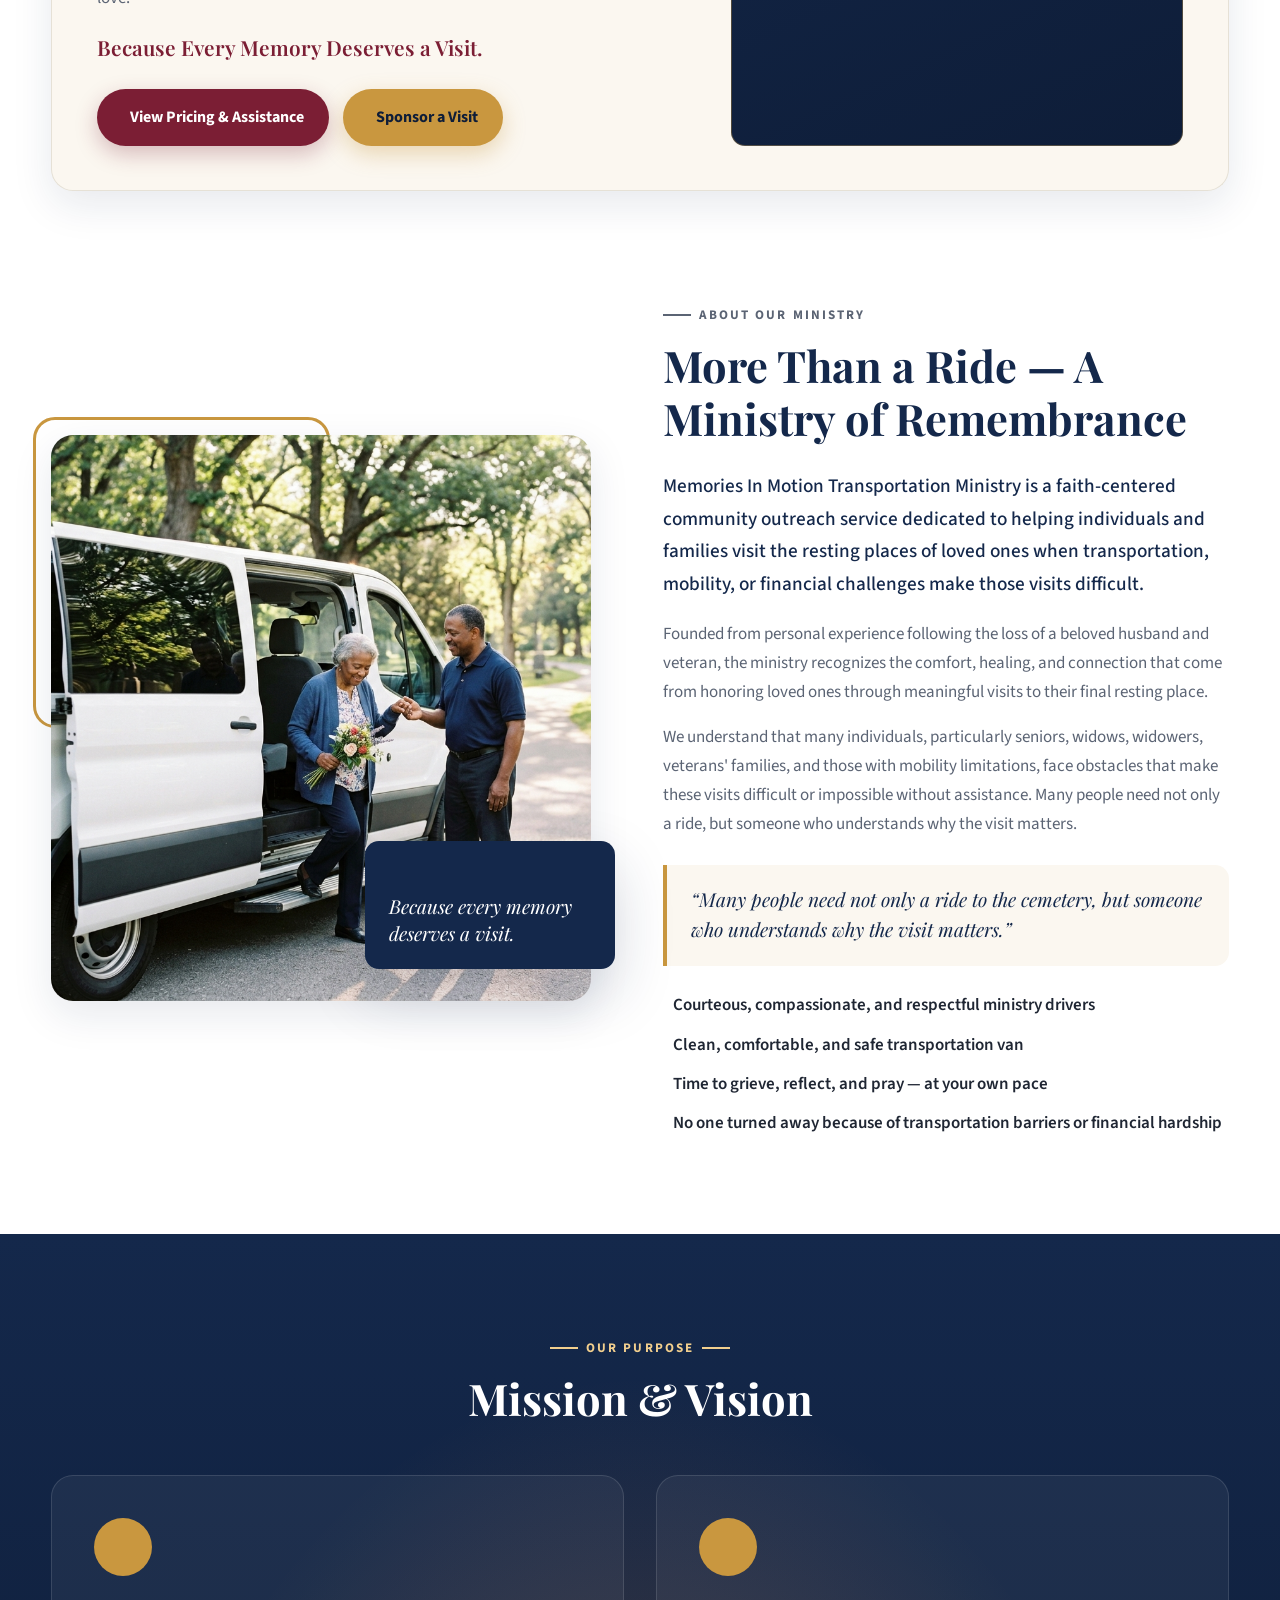
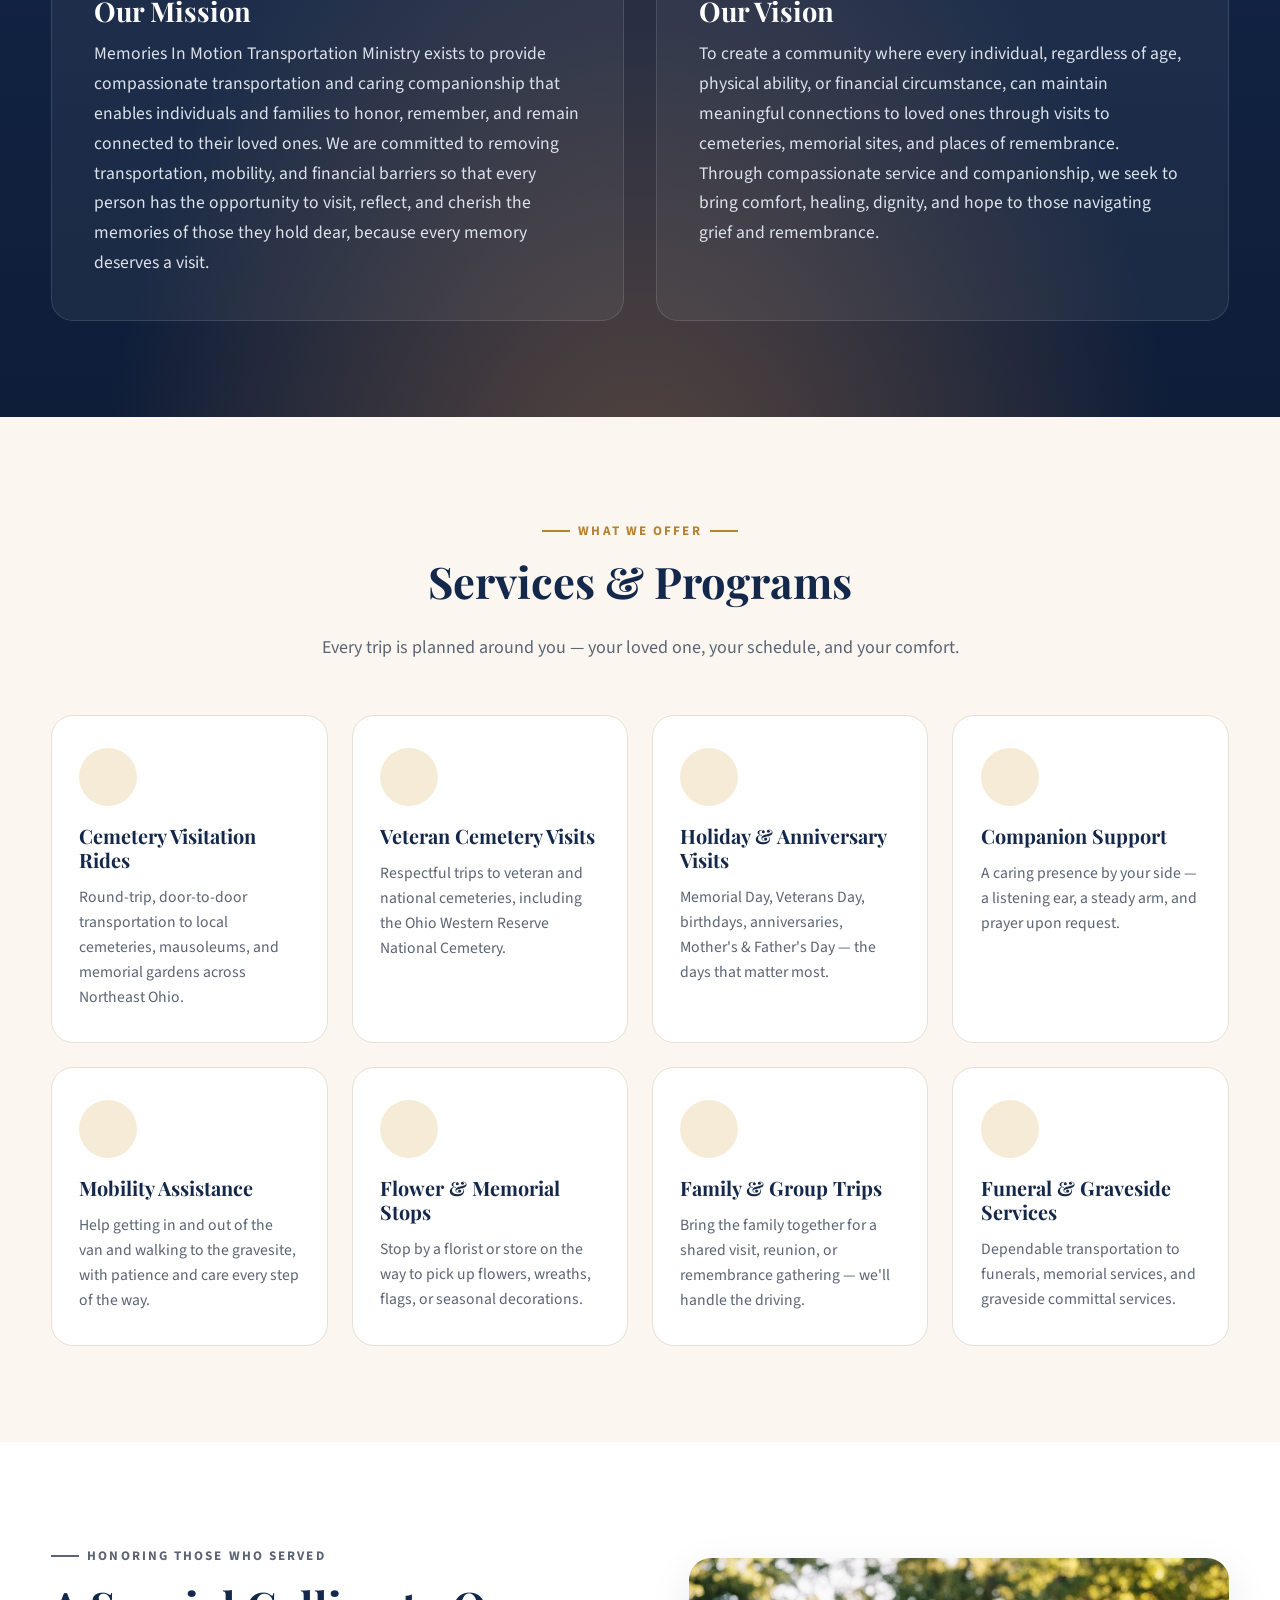
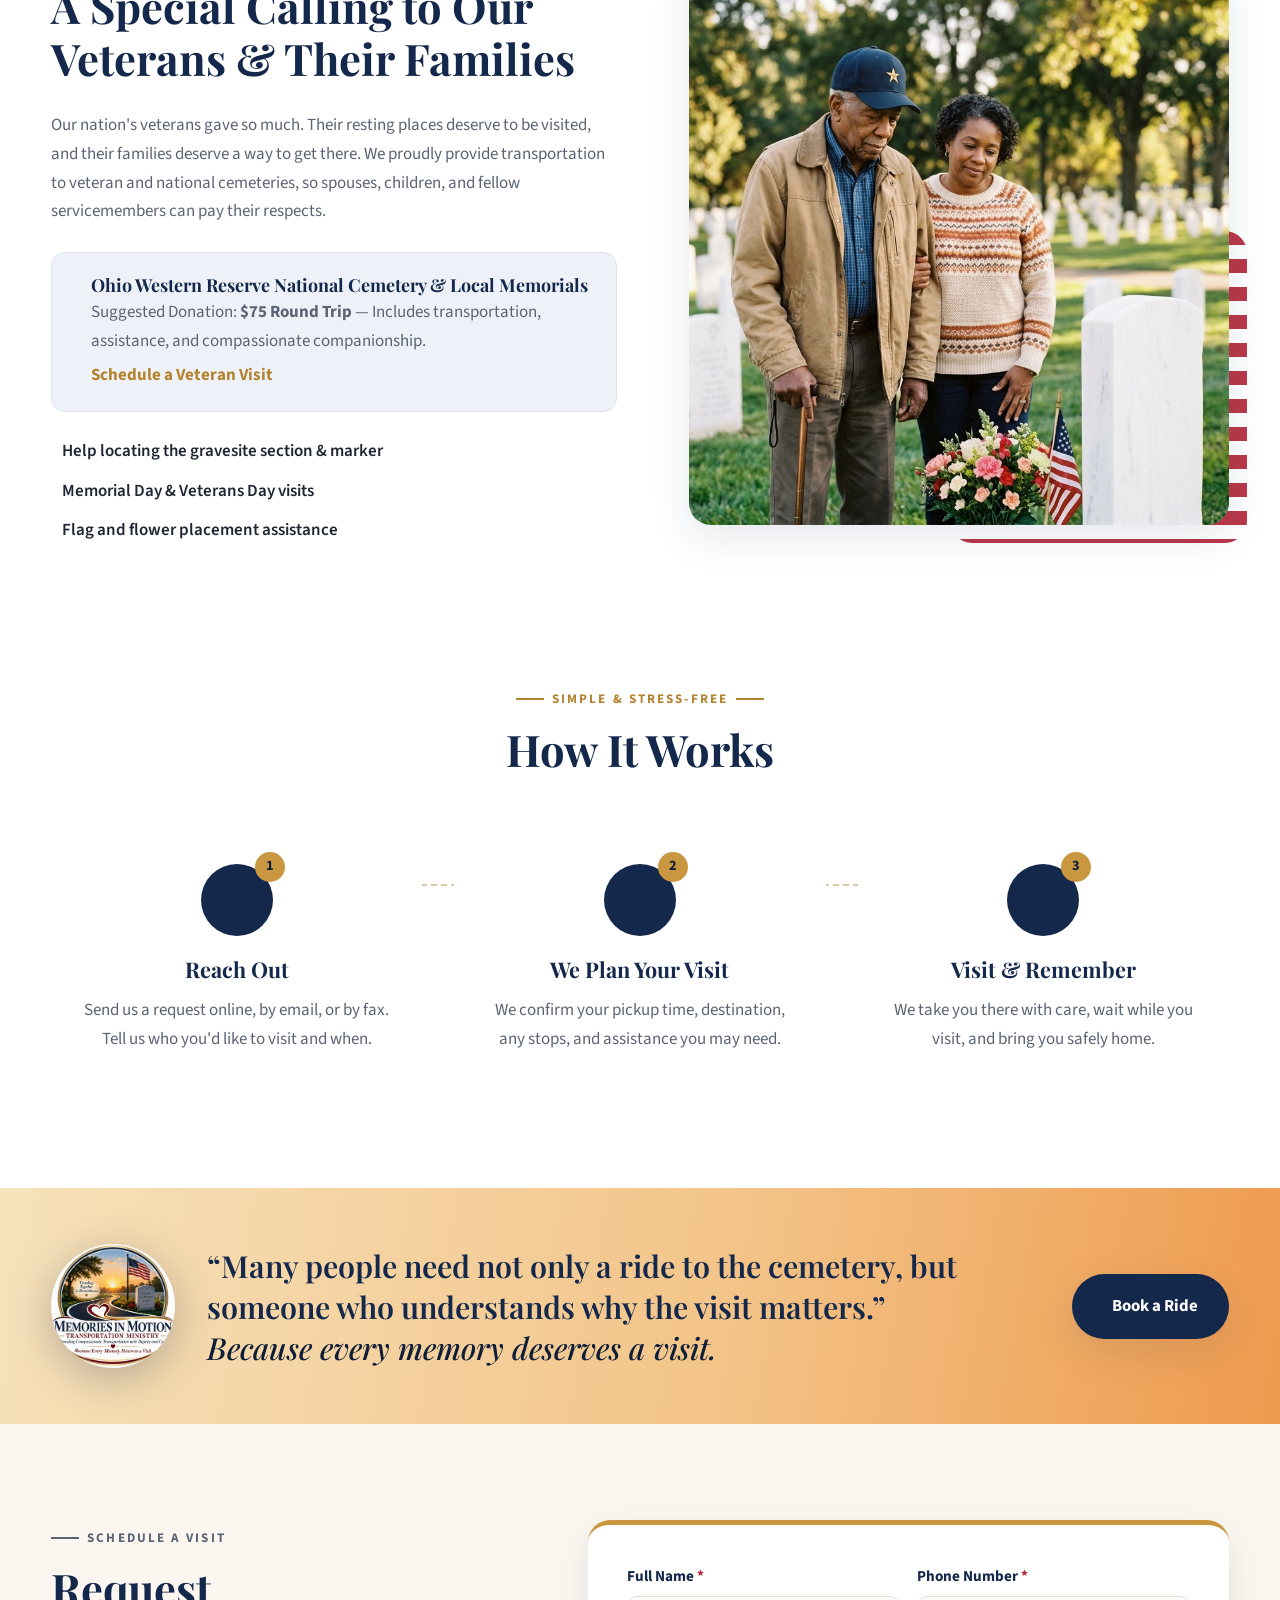
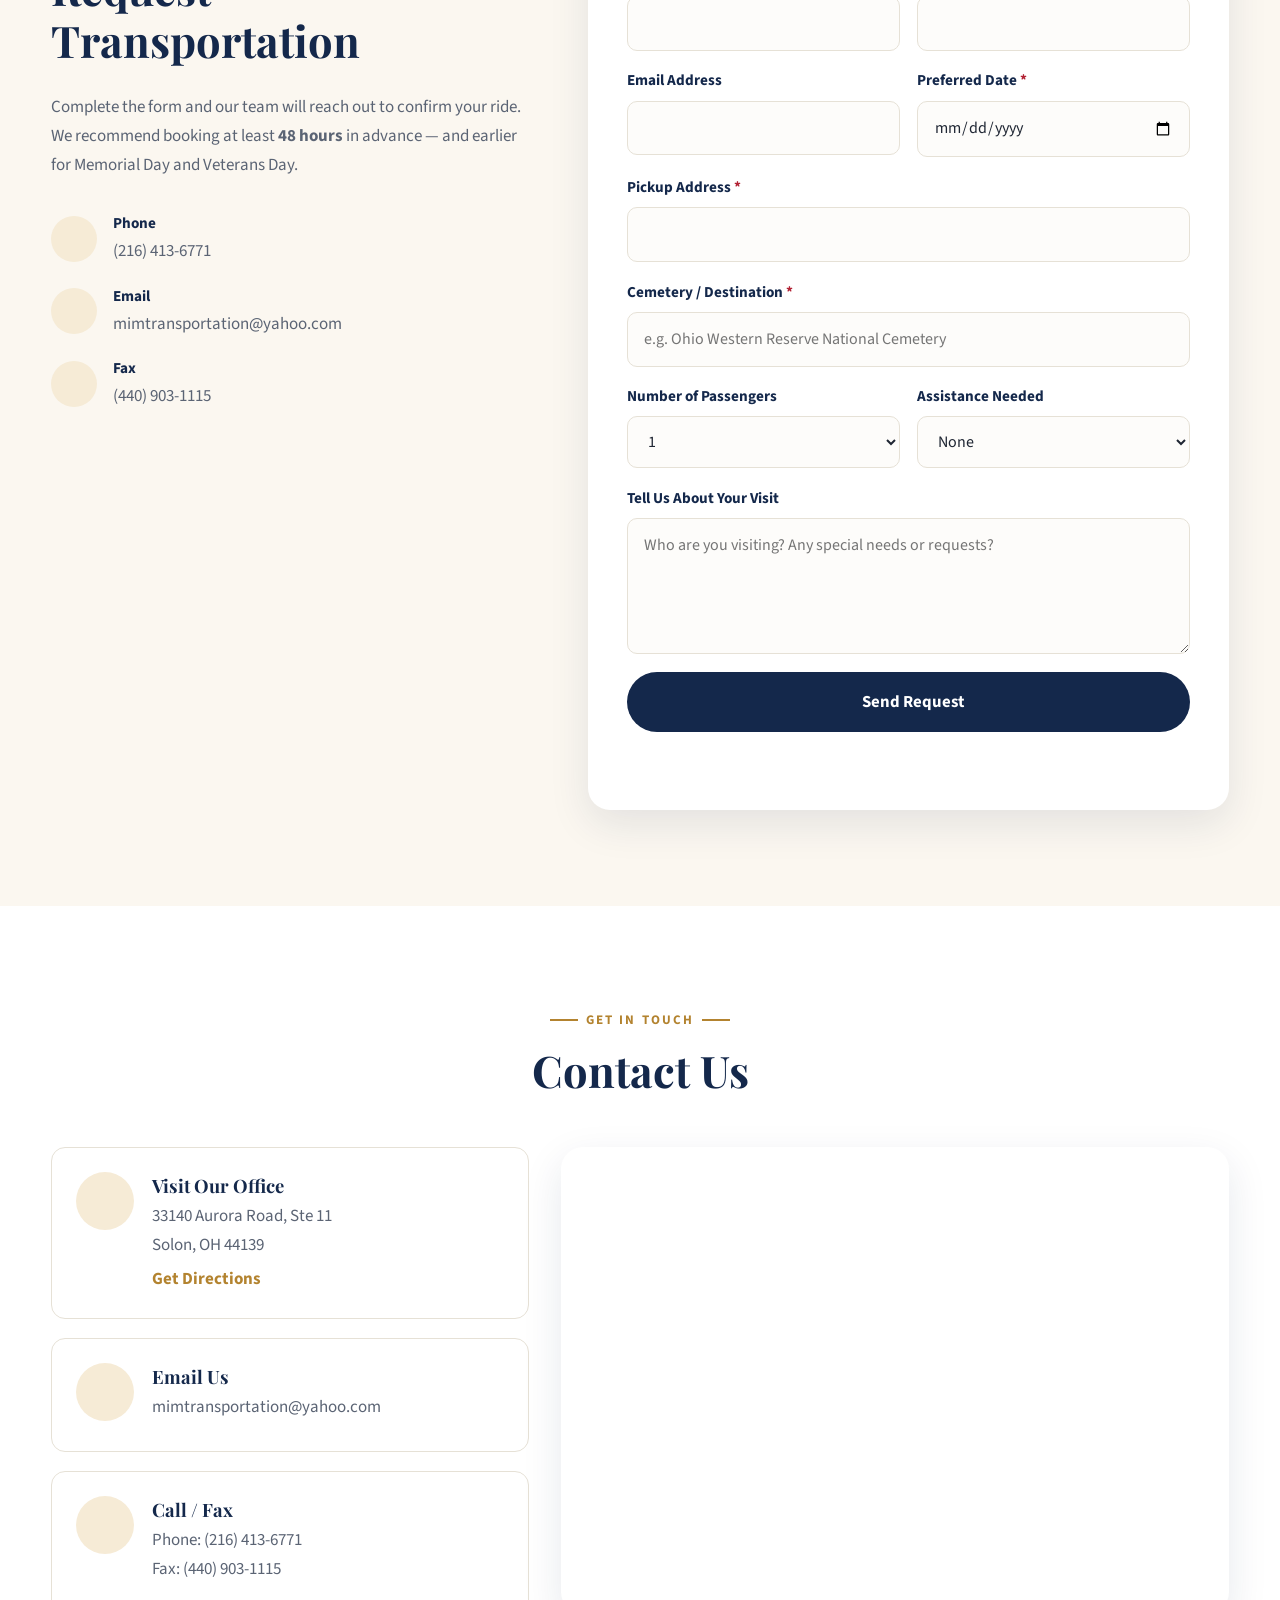
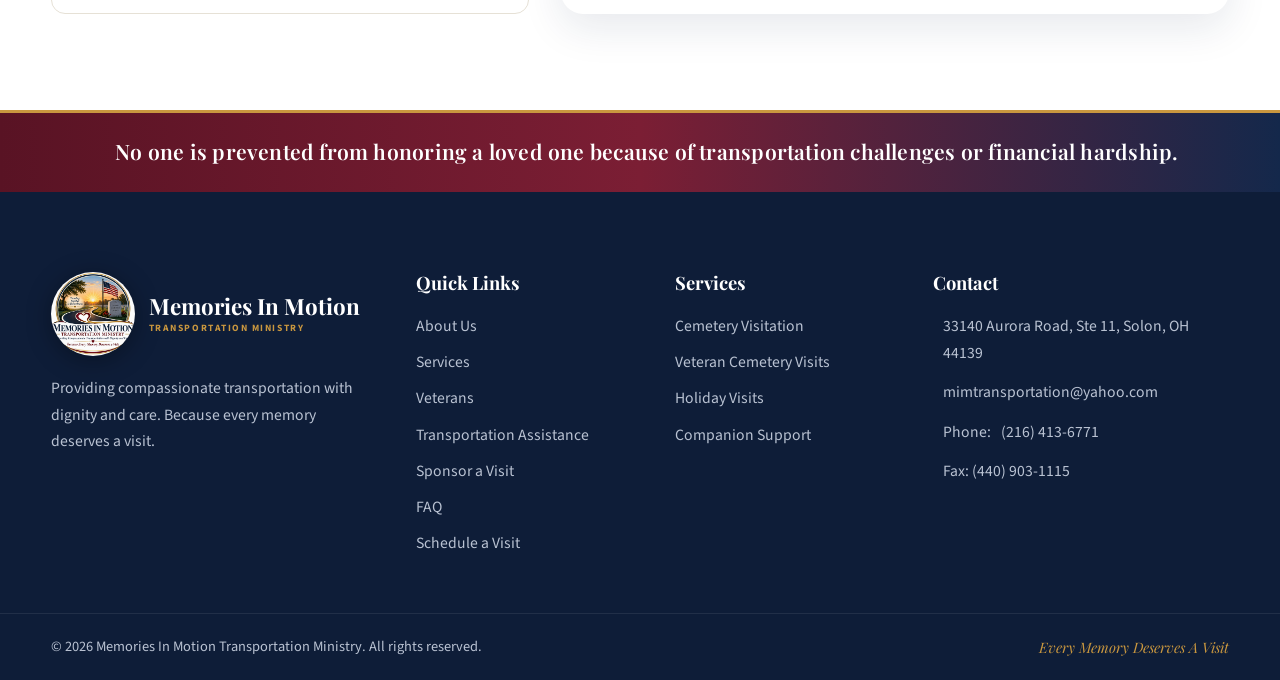
==== commit e6f9da3d: "Remove unrequested VA cemetery street address and external reference link; replace with client veter" ====
--- a/index.html
+++ b/index.html
@@ -251,11 +251,11 @@
           <h2 class="section-title">A Special Calling to Our Veterans &amp; Their Families</h2>
           <p>Our nation's veterans gave so much. Their resting places deserve to be visited, and their families deserve a way to get there. We proudly provide transportation to veteran and national cemeteries, so spouses, children, and fellow servicemembers can pay their respects.</p>
           <div class="info-box">
-            <i class="fi fi-rr-marker"></i>
+            <i class="fi fi-rr-flag"></i>
             <div>
-              <h4>Ohio Western Reserve National Cemetery</h4>
-              <p>10175 Rawiga Road, Seville, OH 44273</p>
-              <a href="https://www.cem.va.gov/cems/nchp/ohiowesternreserve.asp" target="_blank" rel="noopener" class="link">Visit the VA cemetery page <i class="fi fi-rr-arrow-small-right"></i></a>
+              <h4>Ohio Western Reserve National Cemetery &amp; Local Memorials</h4>
+              <p>Suggested Donation: <strong>$75 Round Trip</strong> — Includes transportation, assistance, and compassionate companionship.</p>
+              <a href="#request" class="link">Schedule a Veteran Visit <i class="fi fi-rr-arrow-small-right"></i></a>
             </div>
           </div>
           <ul class="checklist">
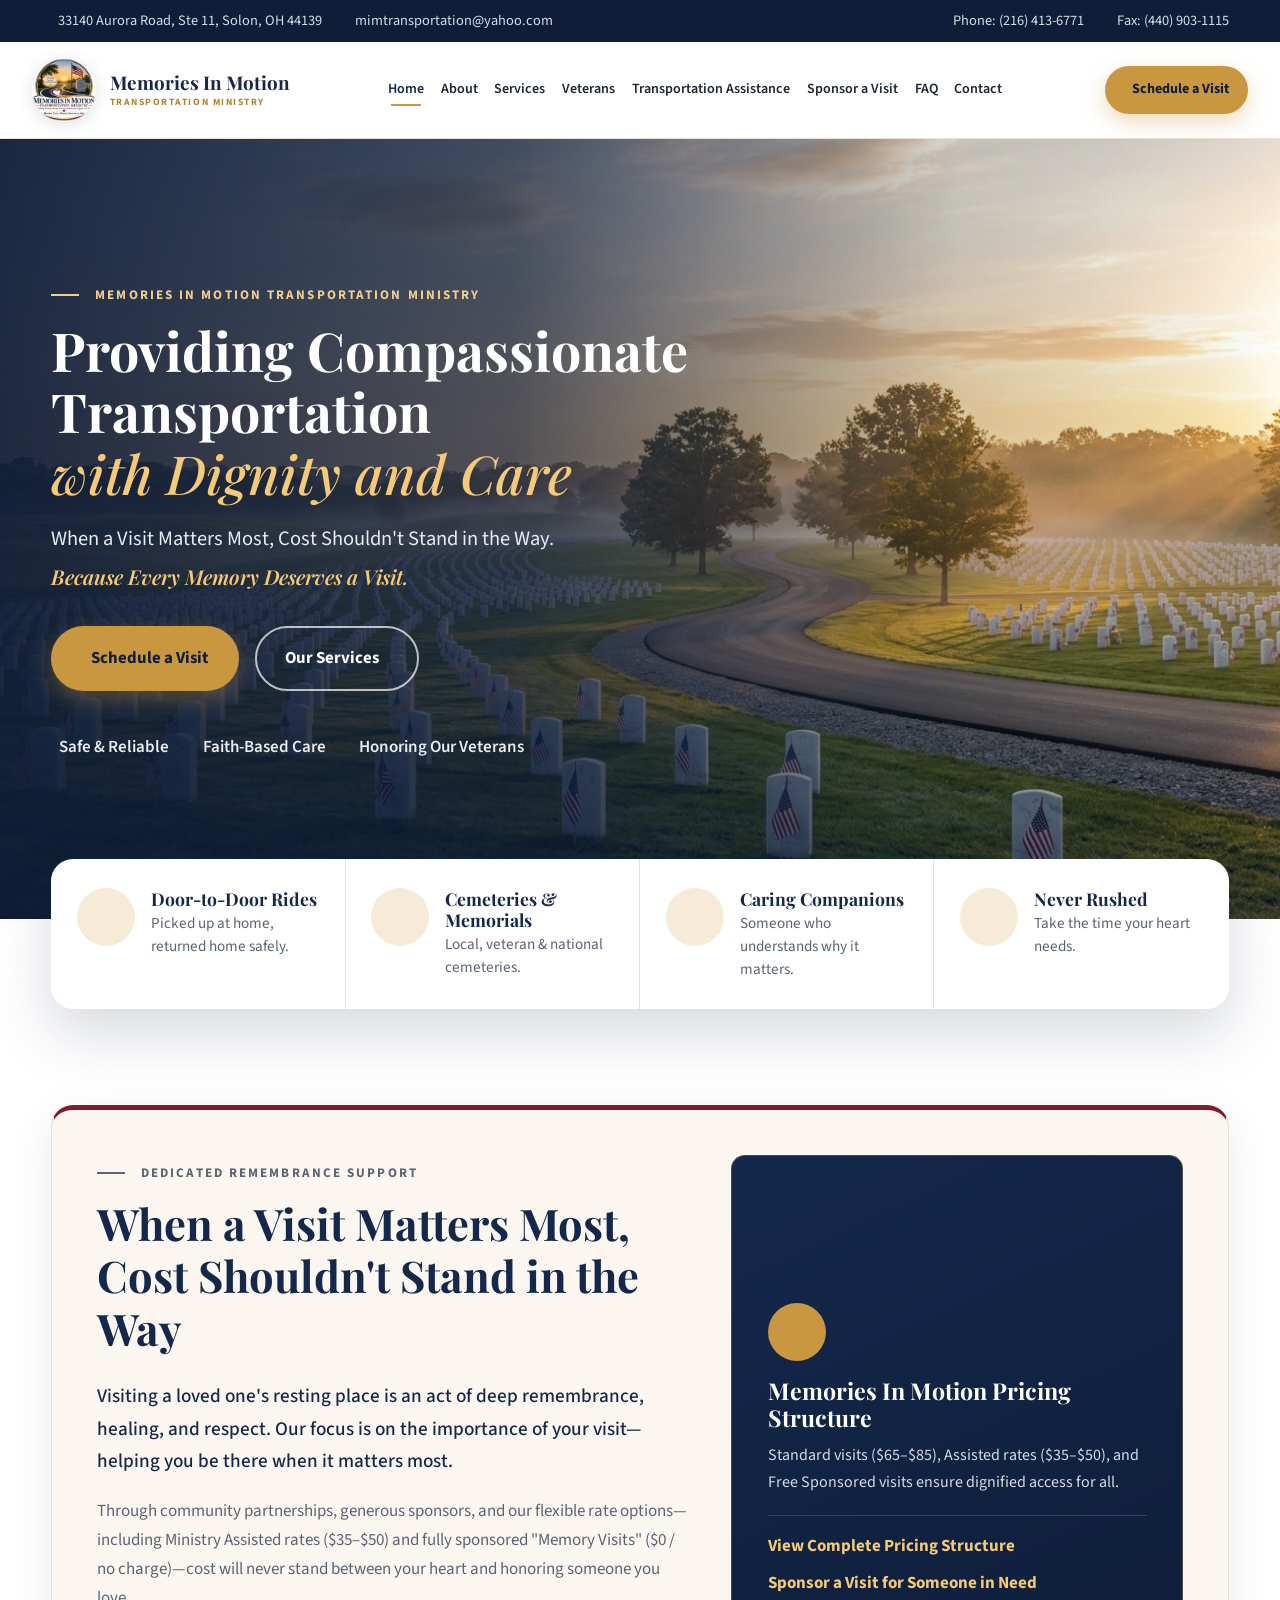
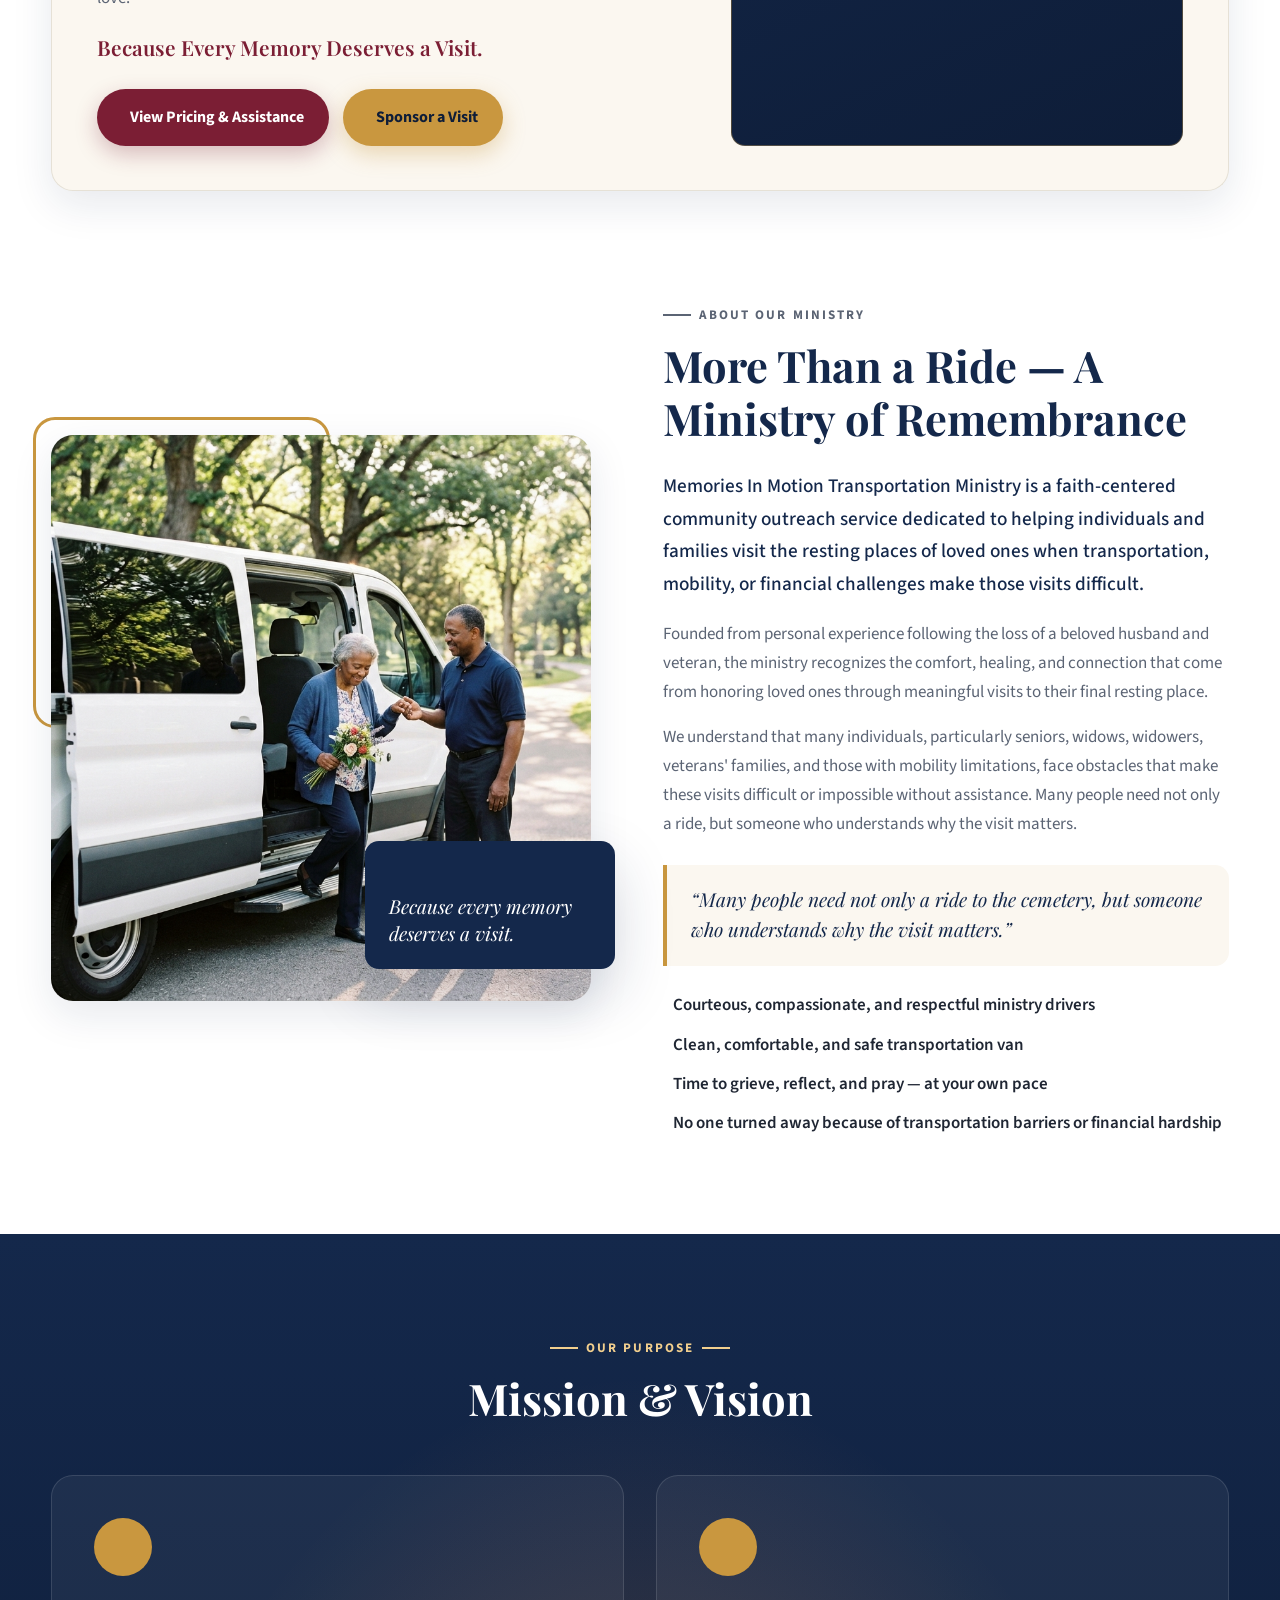
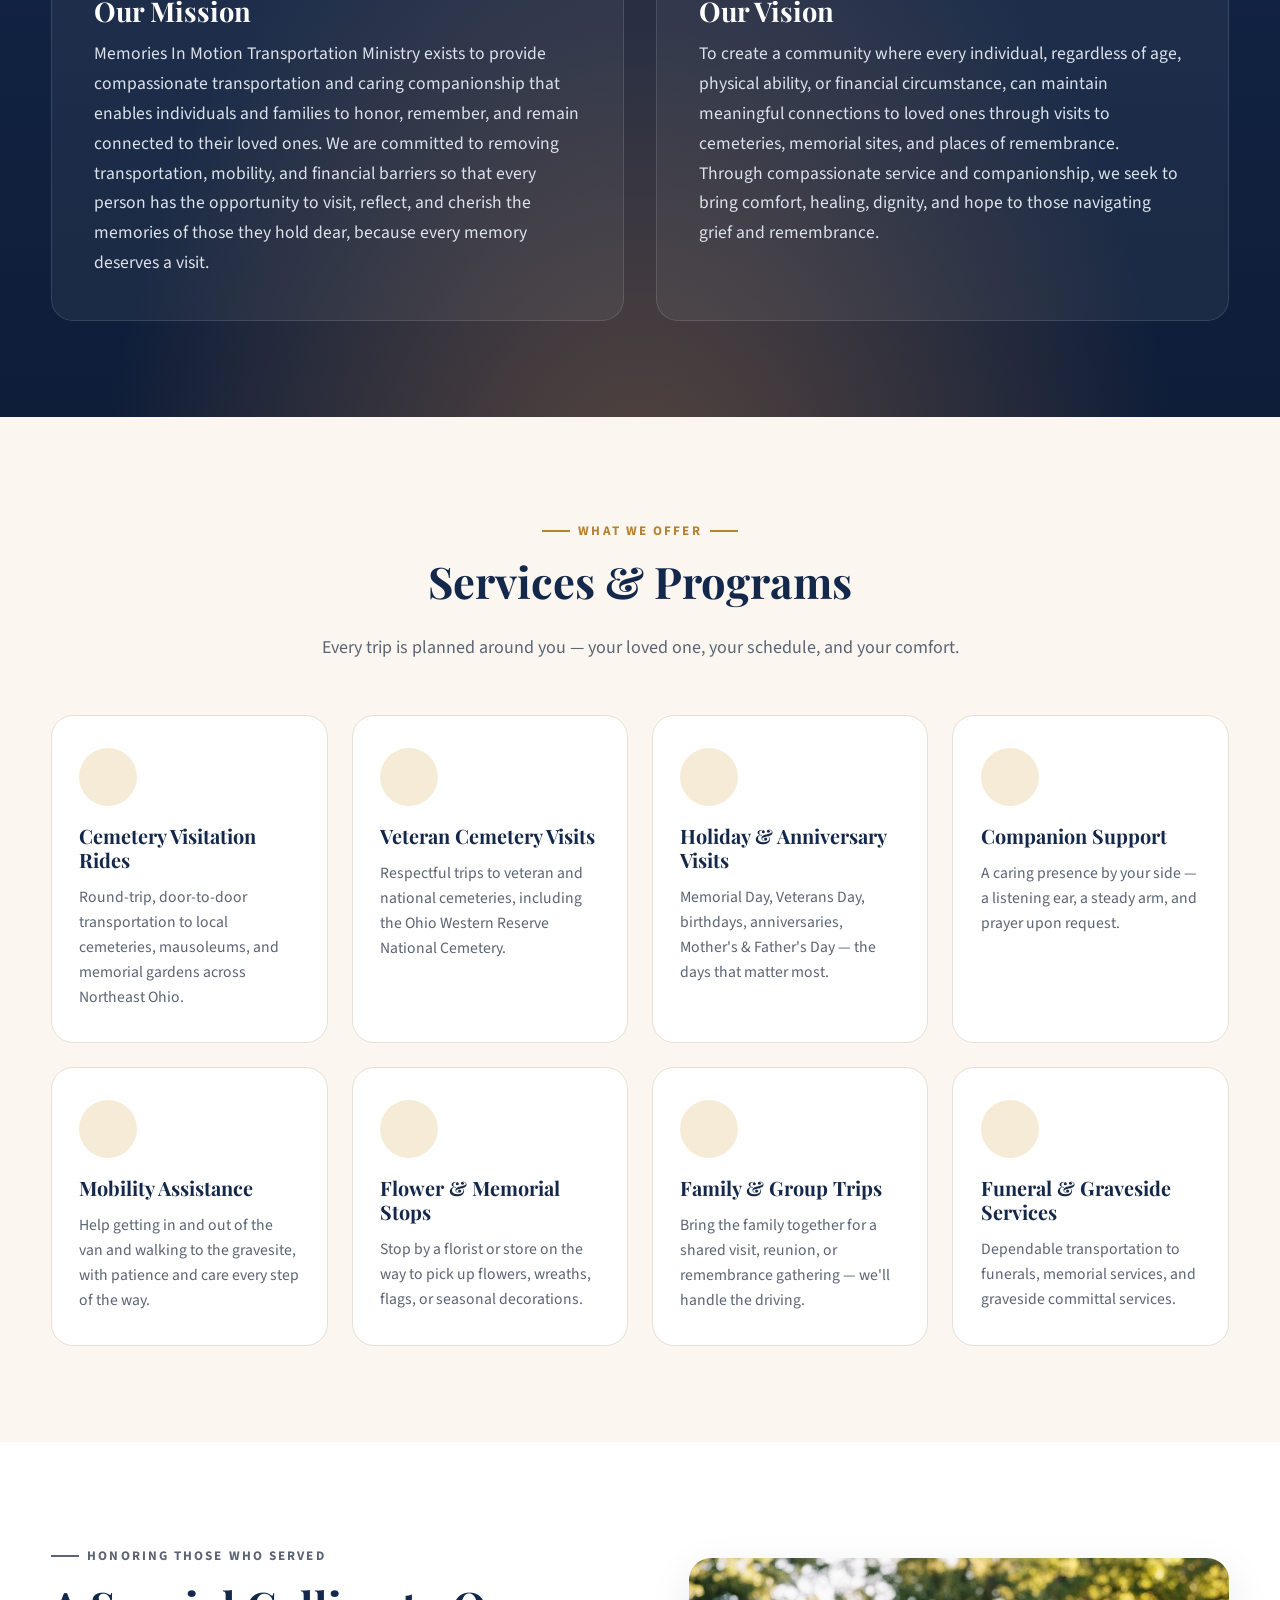
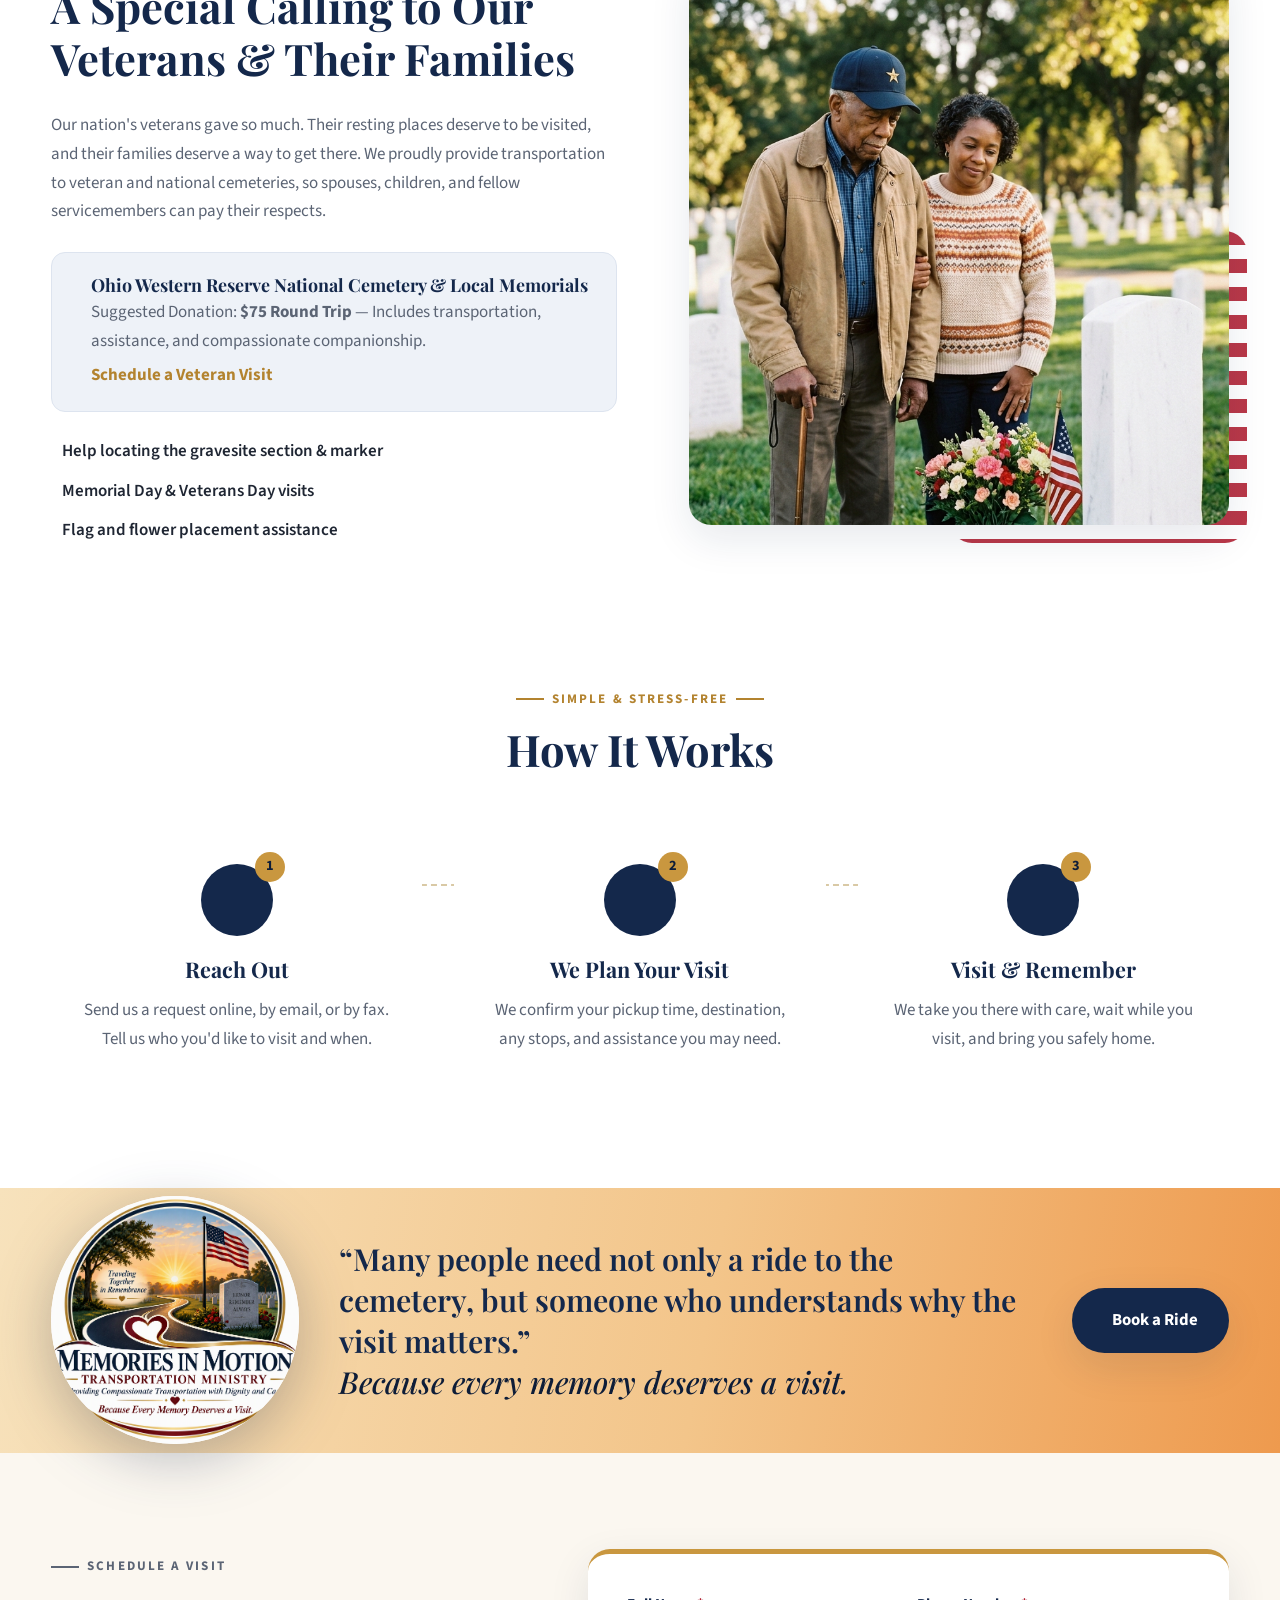
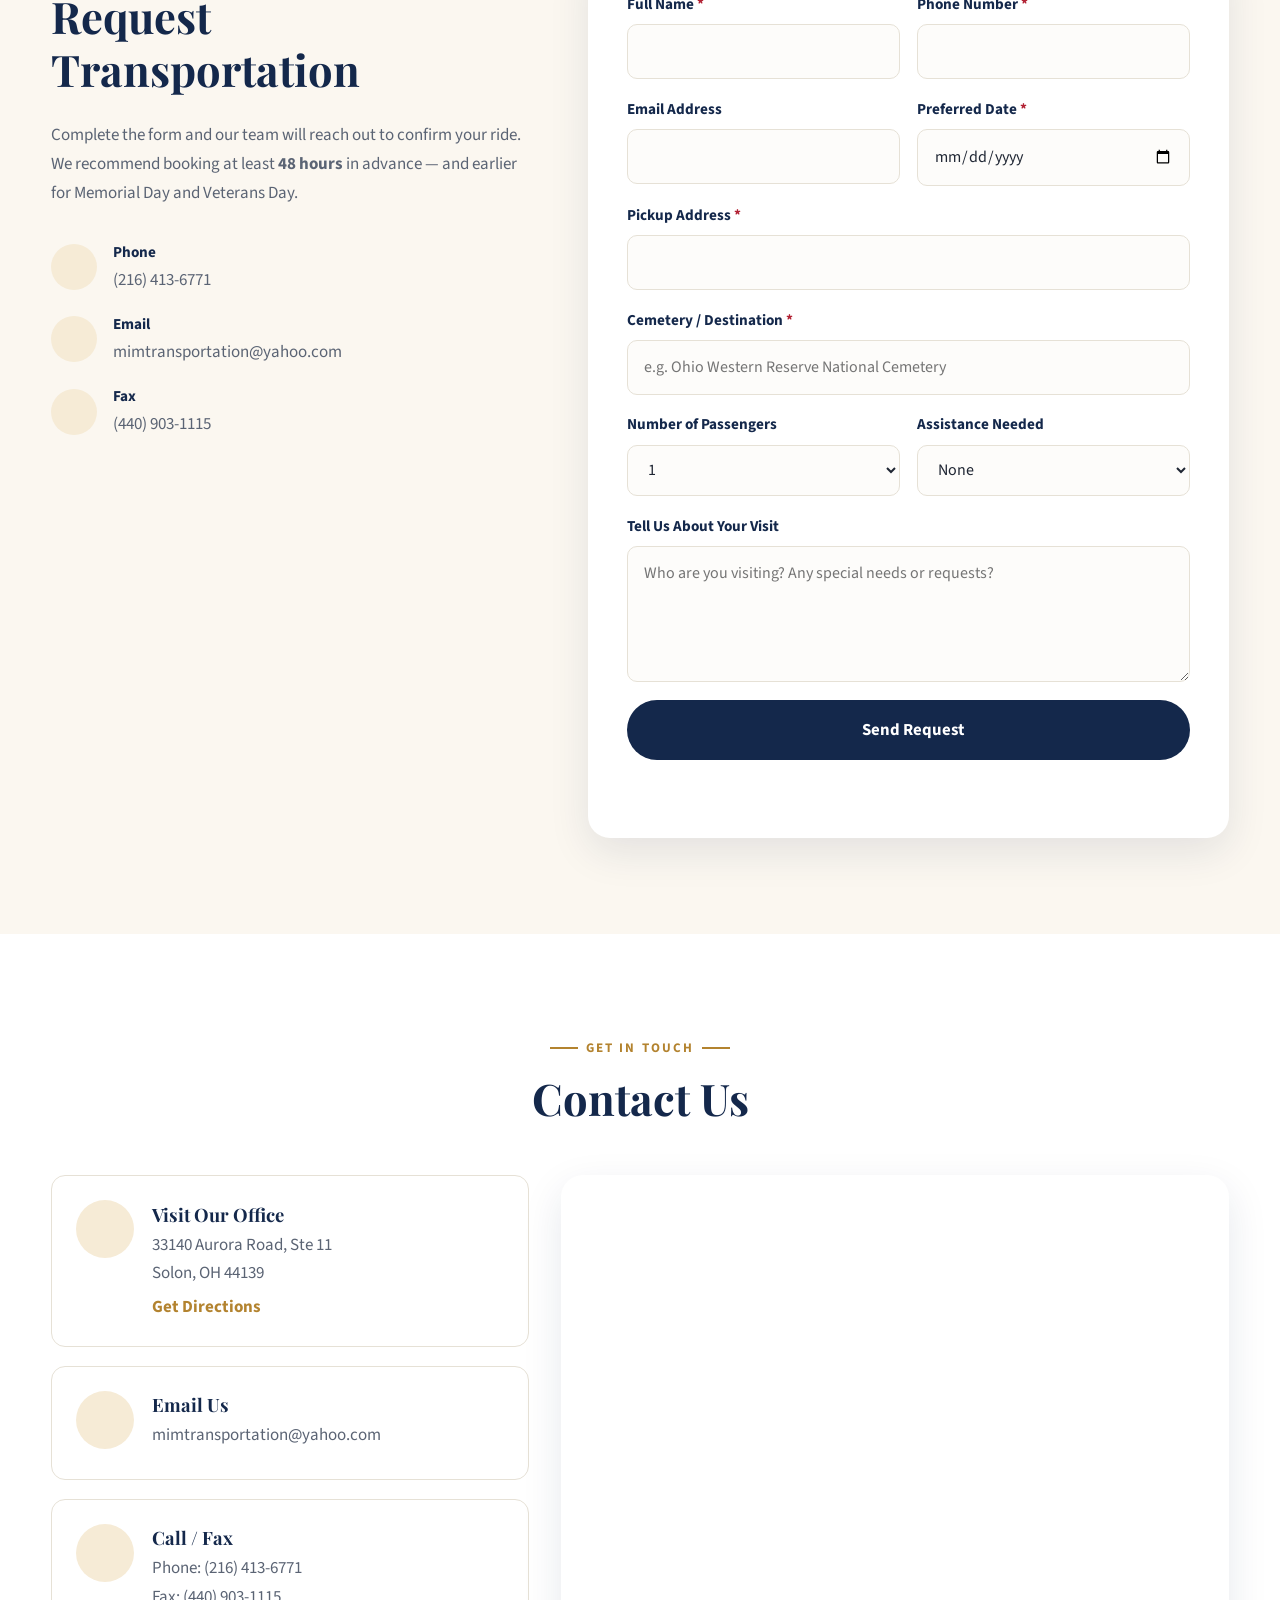
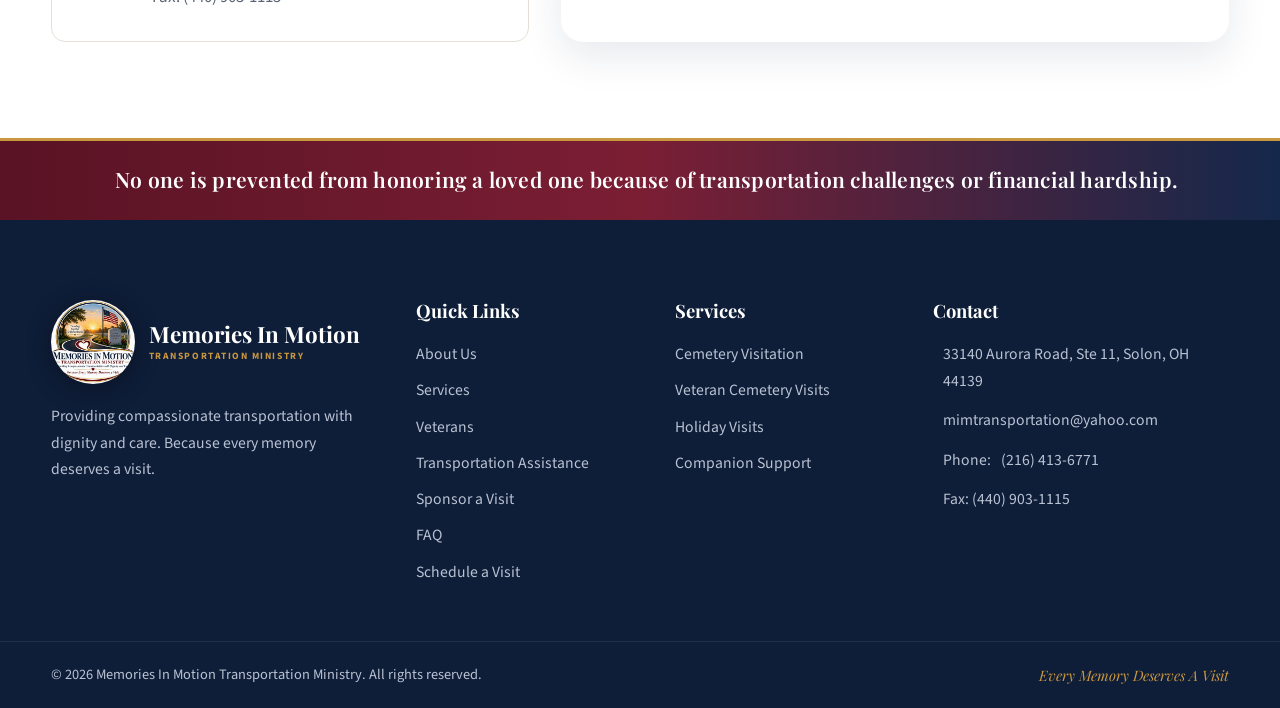
==== commit 8bb5a694: "Enlarge quote banner logo to 248px with top/bottom negative margin overlap" ====
--- a/index.html
+++ b/index.html
@@ -303,7 +303,7 @@
     <!-- ============ QUOTE BANNER ============ -->
     <section class="banner">
       <div class="container banner__inner">
-        <img src="assets/img/logo.png" alt="Memories In Motion Logo" class="banner__logo" width="124" height="124">
+        <img src="assets/img/logo.png" alt="Memories In Motion Logo" class="banner__logo" width="248" height="248">
         <div>
           <p class="banner__quote">“Many people need not only a ride to the cemetery, but someone who understands why the visit matters.”<br><em>Because every memory deserves a visit.</em></p>
         </div>
--- a/assets/css/style.css
+++ b/assets/css/style.css
@@ -458,14 +458,17 @@
 
 /* ---------- Banner ---------- */
 .banner {
+  position: relative; z-index: 3; overflow: visible;
   background: linear-gradient(100deg, #F7E2BC 0%, #F3C58A 55%, #EE9A4E 100%);
-  padding: 56px 0;
-}
-.banner__inner { display: flex; align-items: center; gap: 2rem; justify-content: space-between; }
+  padding: 50px 0;
+}
+.banner__inner { display: flex; align-items: center; gap: 2.5rem; justify-content: space-between; }
 .banner__inner > div { flex: 1; }
 .banner__logo {
-  width: 124px; height: 124px; border-radius: 50%; object-fit: contain;
-  filter: drop-shadow(0 10px 22px rgba(20,40,75,.28));
+  width: 248px; height: 248px; flex-shrink: 0; border-radius: 50%; object-fit: contain;
+  margin-top: -78px; margin-bottom: -78px;
+  background: var(--white);
+  filter: drop-shadow(0 14px 28px rgba(20,40,75,.28));
 }
 .banner__quote { font-family: var(--font-head); font-size: clamp(1.35rem, 2.4vw, 1.9rem); color: var(--navy); margin: 0; line-height: 1.35; font-weight: 600; }
 .banner__quote em { font-weight: 500; color: var(--navy-700); }
@@ -602,7 +605,9 @@
   .mv__grid { grid-template-columns: 1fr; }
   .steps { grid-template-columns: 1fr; gap: 1rem; }
   .steps::before { display: none; }
-  .banner__inner { flex-direction: column; text-align: center; }
+  .banner { padding: 56px 0; }
+  .banner__inner { flex-direction: column; text-align: center; gap: 1.5rem; }
+  .banner__logo { width: 190px; height: 190px; margin-top: 0; margin-bottom: 0; }
   .section { padding: 80px 0; }
 }
 @media (max-width: 600px) {
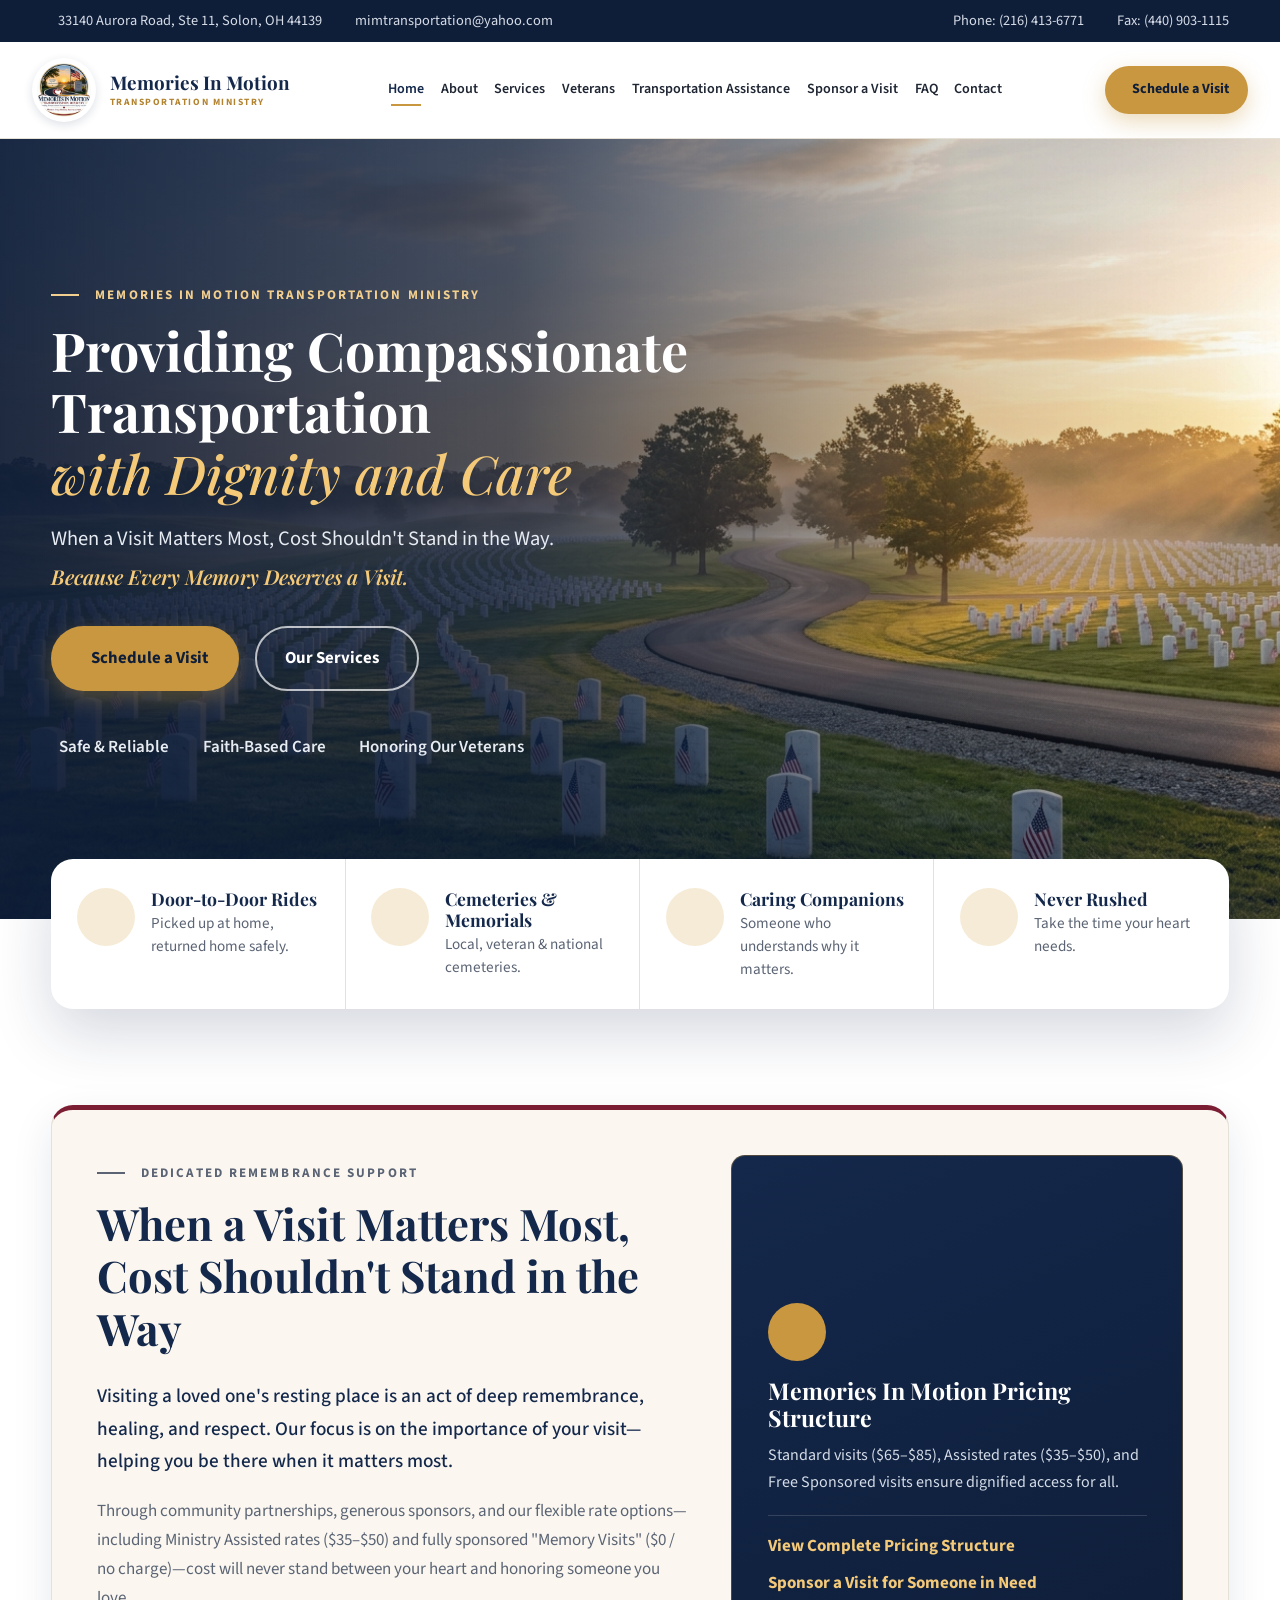
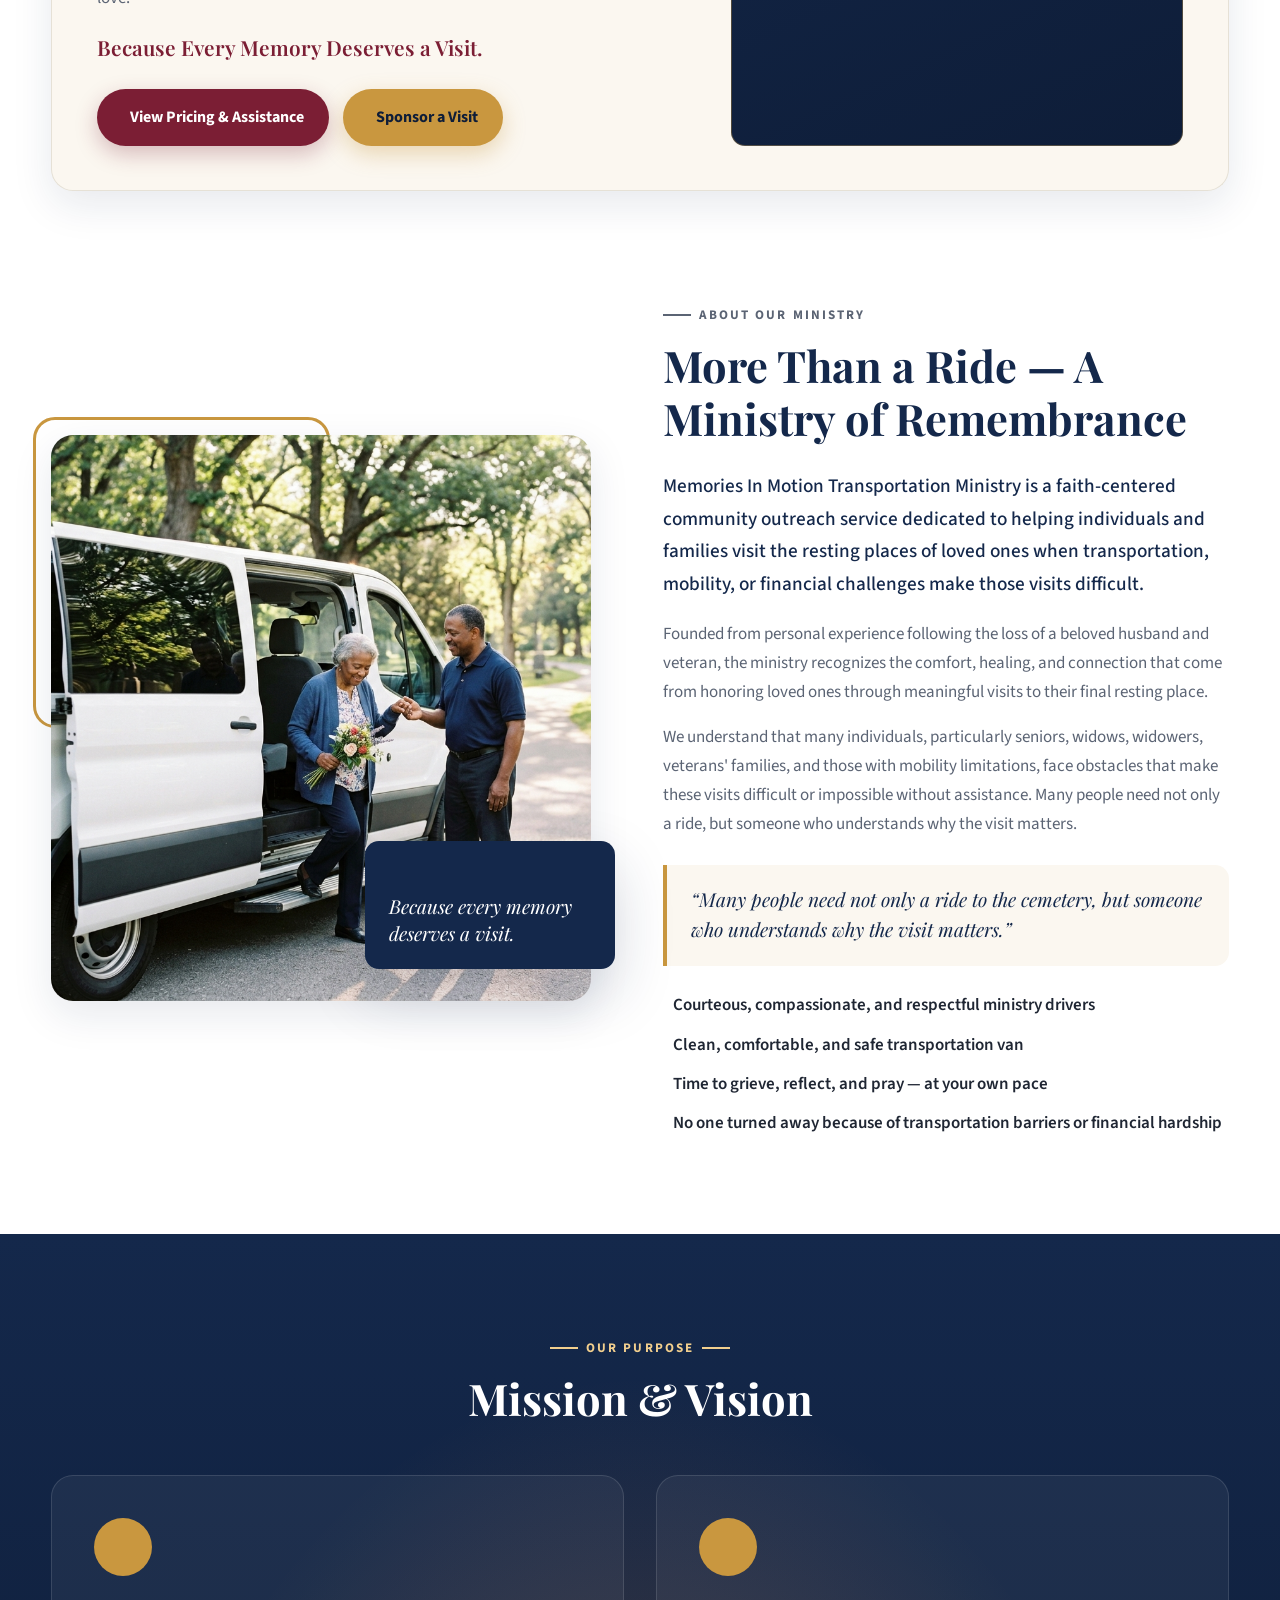
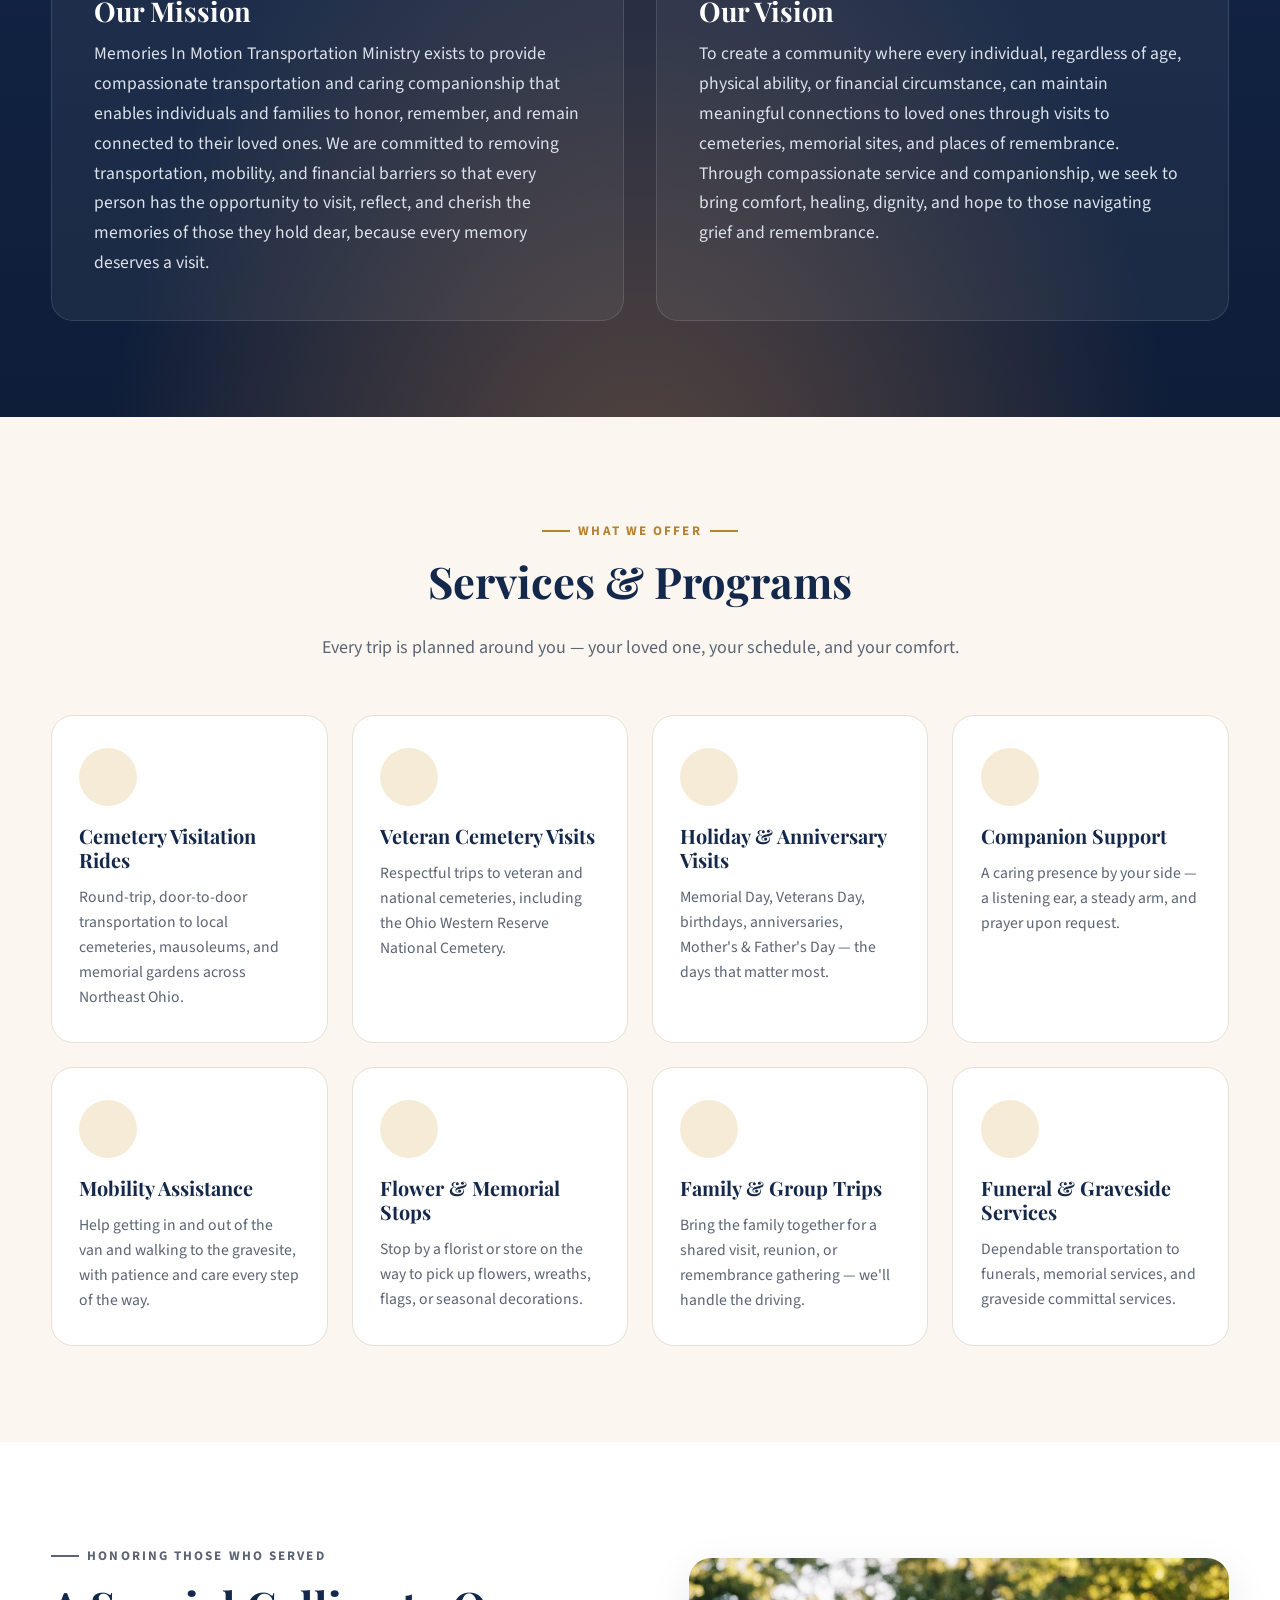
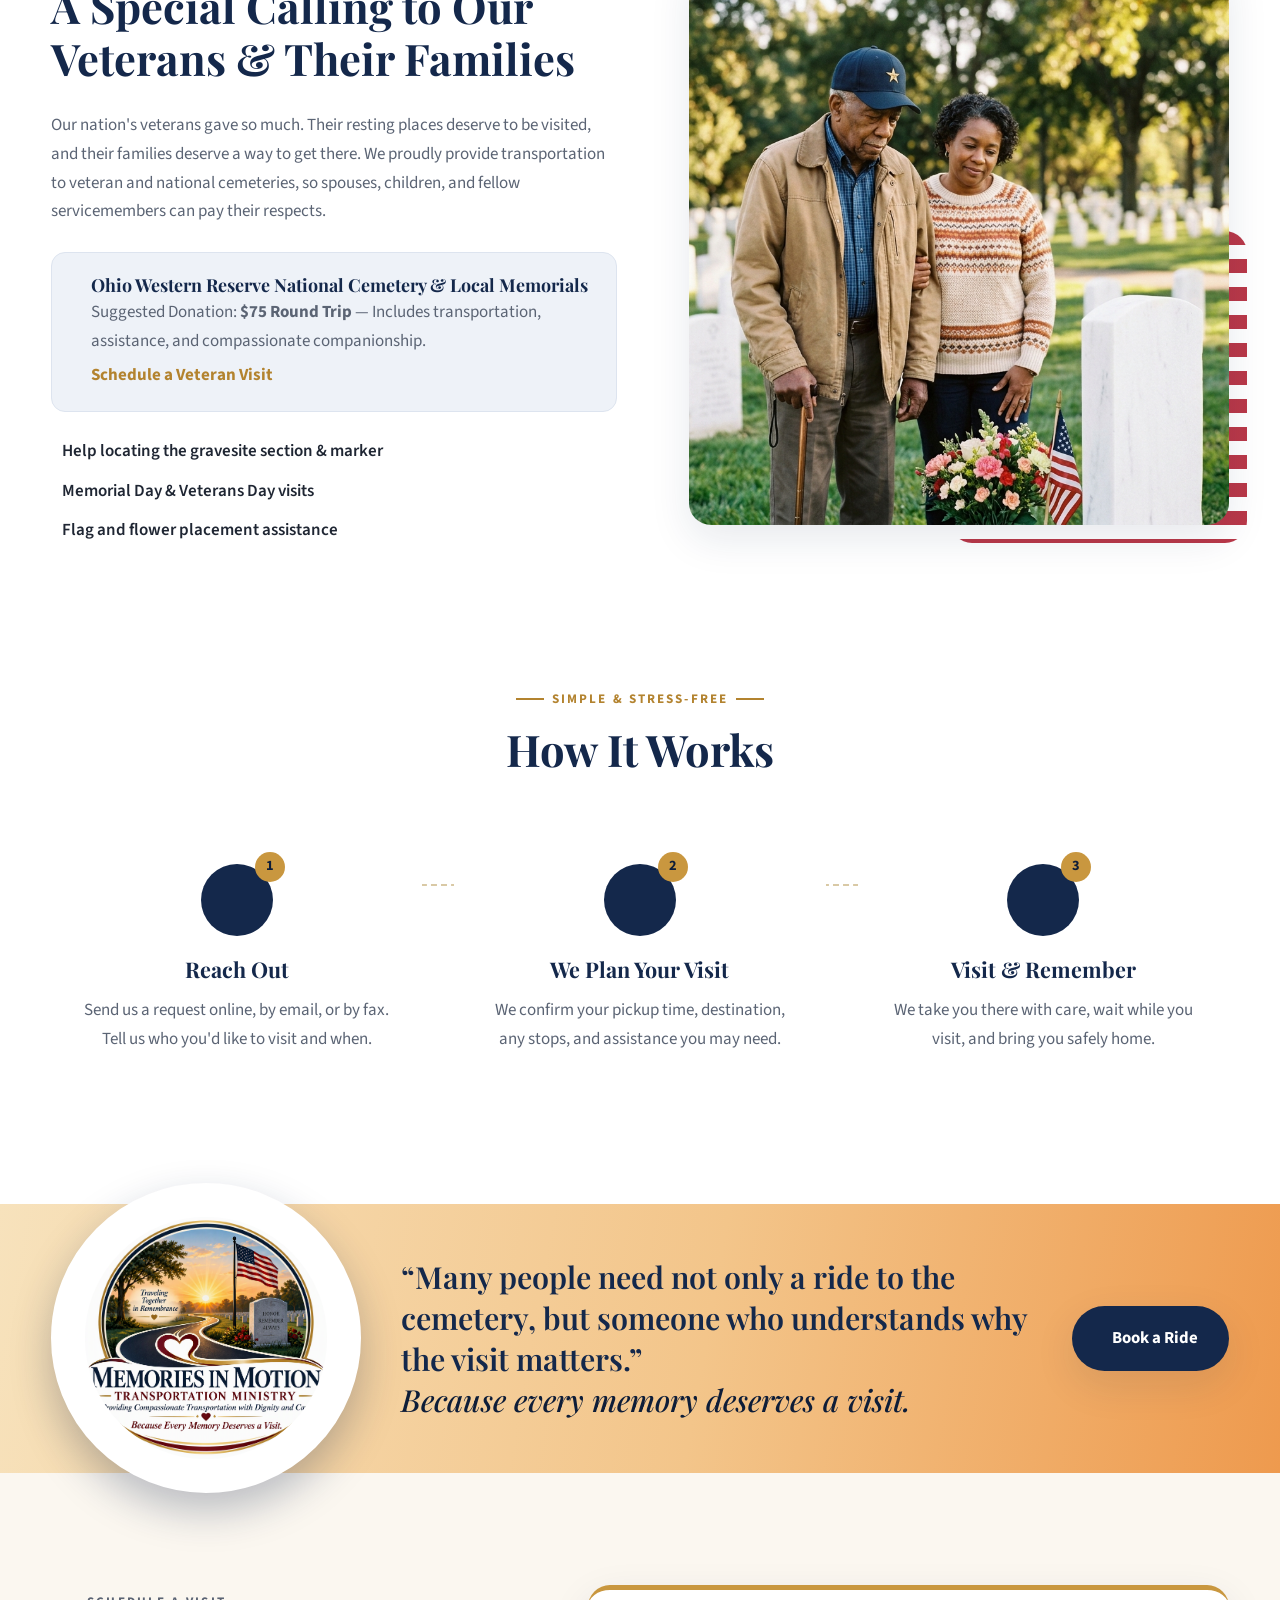
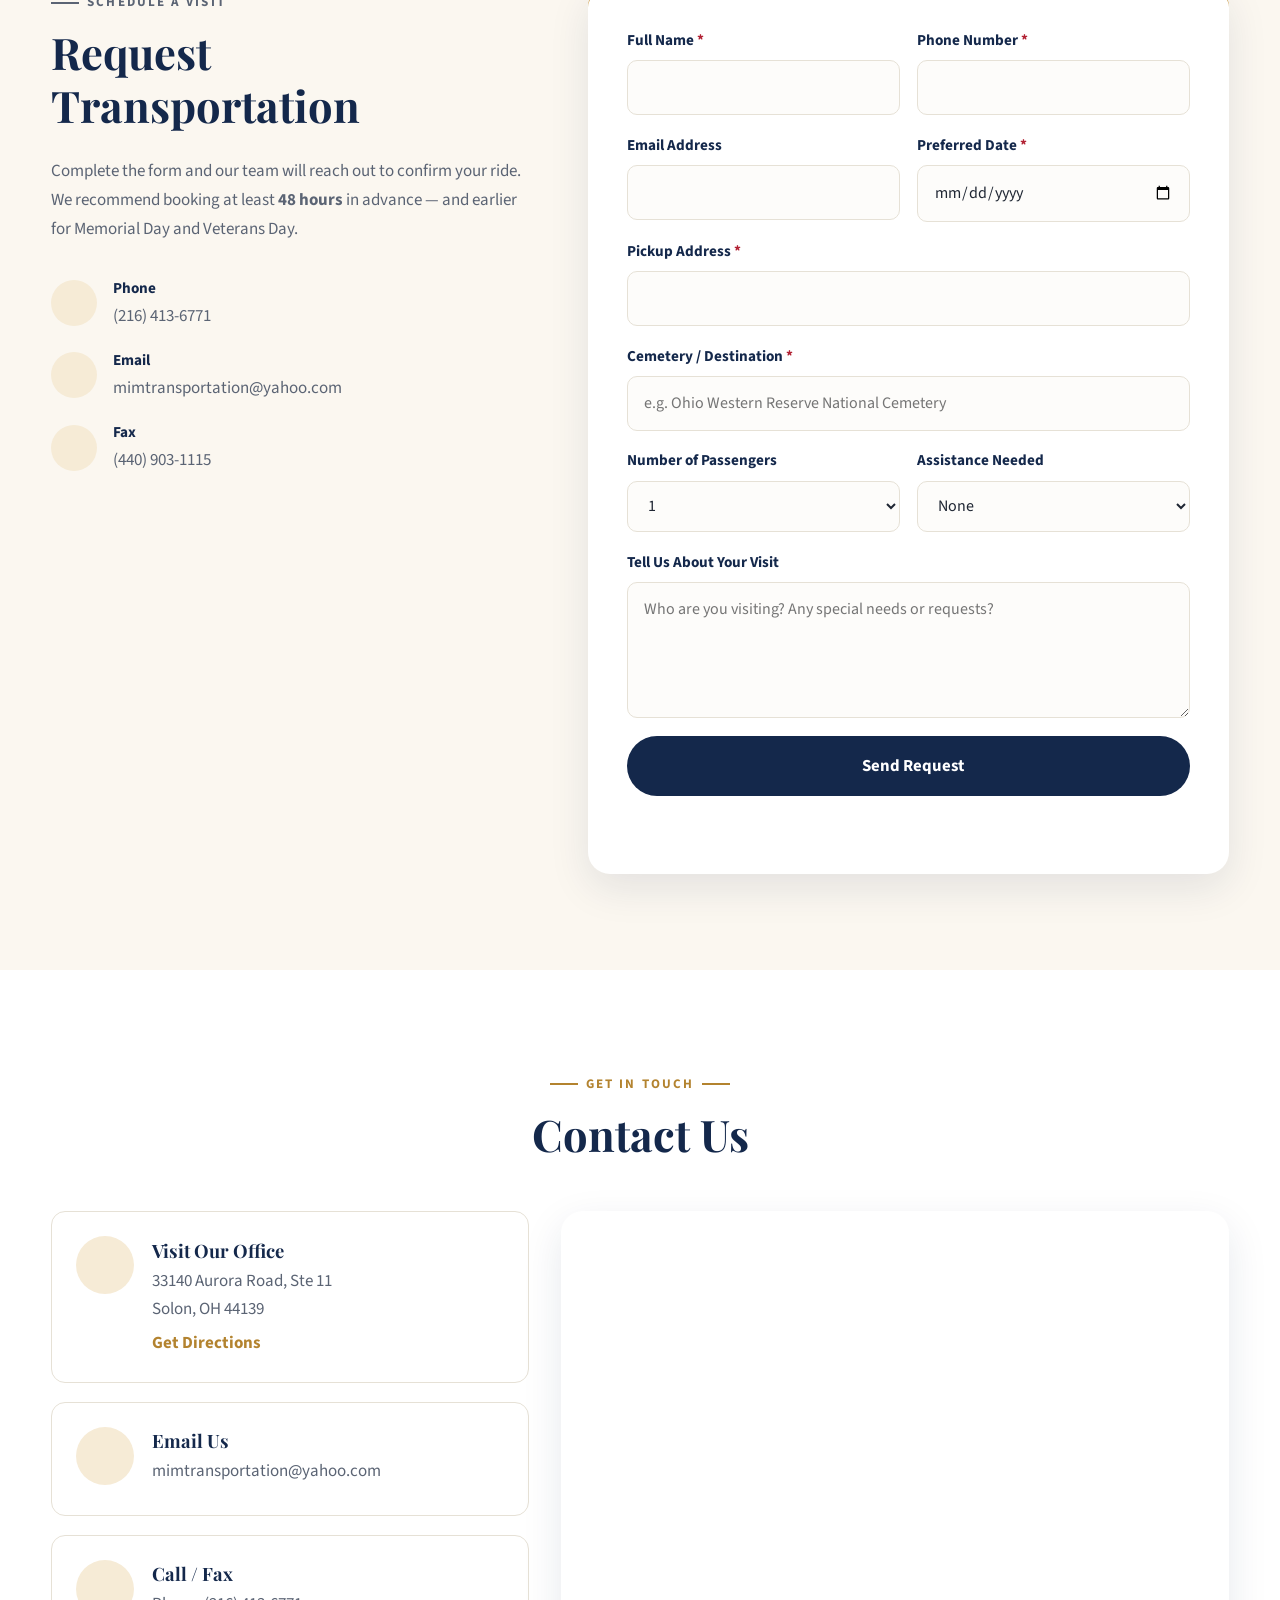
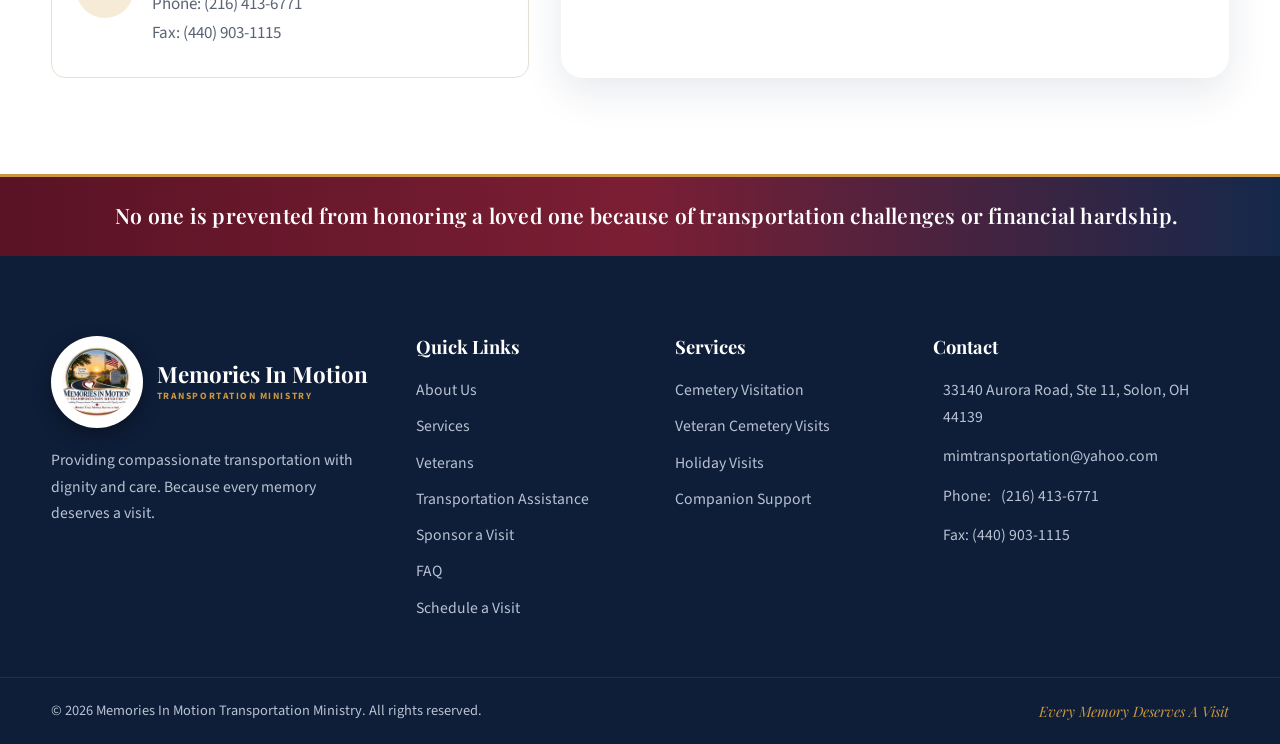
==== commit 6faac5b3: "Enlarge quote banner logo to 310px with 10px white border, inner padding to prevent text clipping, a" ====
--- a/index.html
+++ b/index.html
@@ -303,7 +303,7 @@
     <!-- ============ QUOTE BANNER ============ -->
     <section class="banner">
       <div class="container banner__inner">
-        <img src="assets/img/logo.png" alt="Memories In Motion Logo" class="banner__logo" width="248" height="248">
+        <img src="assets/img/logo.png" alt="Memories In Motion Logo" class="banner__logo" width="310" height="310">
         <div>
           <p class="banner__quote">“Many people need not only a ride to the cemetery, but someone who understands why the visit matters.”<br><em>Because every memory deserves a visit.</em></p>
         </div>
--- a/assets/css/style.css
+++ b/assets/css/style.css
@@ -129,14 +129,19 @@
 
 .brand { display: flex; align-items: center; gap: .85rem; flex-shrink: 0; }
 .brand__mark {
-  width: 74px; height: 74px; flex-shrink: 0; border-radius: 50%; object-fit: contain;
-  filter: drop-shadow(0 3px 8px rgba(20, 40, 75, .14)); transition: transform .25s ease;
+  width: 76px; height: 76px; flex-shrink: 0; border-radius: 50%; object-fit: contain;
+  background: var(--white); padding: 5px;
+  box-shadow: 0 3px 10px rgba(20, 40, 75, .14); transition: transform .25s ease;
 }
 .brand:hover .brand__mark { transform: scale(1.04); }
 .brand__text { display: flex; flex-direction: column; line-height: 1.05; white-space: nowrap; }
 .brand__name { font-family: var(--font-head); font-weight: 700; font-size: 1.32rem; color: var(--navy); }
 .brand__sub { font-size: .68rem; letter-spacing: .2em; text-transform: uppercase; color: var(--gold-600); font-weight: 700; margin-top: .28rem; }
-.brand--light .brand__mark { width: 84px; height: 84px; filter: drop-shadow(0 4px 12px rgba(0, 0, 0, .35)); }
+.brand--light .brand__mark {
+  width: 92px; height: 92px; padding: 7px; background: var(--white);
+  border: 4px solid rgba(255, 255, 255, .95);
+  box-shadow: 0 6px 18px rgba(0, 0, 0, .35);
+}
 .brand--light .brand__name { color: var(--white); font-size: 1.4rem; }
 .brand--light .brand__sub { color: var(--gold); }
 
@@ -438,7 +443,7 @@
 .faq__answer p:last-child { margin-bottom: 0; }
 
 /* ---------- How it works ---------- */
-.how { background: var(--white); padding-top: 40px; }
+.how { background: var(--white); padding: 40px 0 112px; }
 .steps { display: grid; grid-template-columns: repeat(3, 1fr); gap: 2rem; position: relative; counter-reset: s; }
 .steps::before {
   content: ""; position: absolute; top: 58px; left: 16%; right: 16%; border-top: 2px dashed #D9C9A5; z-index: 0;
@@ -460,15 +465,17 @@
 .banner {
   position: relative; z-index: 3; overflow: visible;
   background: linear-gradient(100deg, #F7E2BC 0%, #F3C58A 55%, #EE9A4E 100%);
-  padding: 50px 0;
+  padding: 52px 0;
 }
 .banner__inner { display: flex; align-items: center; gap: 2.5rem; justify-content: space-between; }
 .banner__inner > div { flex: 1; }
 .banner__logo {
-  width: 248px; height: 248px; flex-shrink: 0; border-radius: 50%; object-fit: contain;
-  margin-top: -78px; margin-bottom: -78px;
+  width: 310px; height: 310px; flex-shrink: 0; border-radius: 50%; object-fit: contain;
+  margin-top: -102px; margin-bottom: -102px;
   background: var(--white);
-  filter: drop-shadow(0 14px 28px rgba(20,40,75,.28));
+  padding: 24px;
+  border: 10px solid var(--white);
+  box-shadow: 0 18px 40px rgba(20, 40, 75, .28);
 }
 .banner__quote { font-family: var(--font-head); font-size: clamp(1.35rem, 2.4vw, 1.9rem); color: var(--navy); margin: 0; line-height: 1.35; font-weight: 600; }
 .banner__quote em { font-weight: 500; color: var(--navy-700); }
@@ -476,7 +483,7 @@
 .banner .btn--gold:hover { background: var(--navy-700); }
 
 /* ---------- Request ---------- */
-.request { background: var(--cream); }
+.request { background: var(--cream); padding-top: 112px; }
 .request__grid { display: grid; grid-template-columns: .85fr 1.15fr; gap: 4rem; align-items: start; }
 .request__intro p { color: var(--muted); }
 .contact-list { display: grid; gap: 1.1rem; margin-top: 2rem; }
@@ -607,7 +614,7 @@
   .steps::before { display: none; }
   .banner { padding: 56px 0; }
   .banner__inner { flex-direction: column; text-align: center; gap: 1.5rem; }
-  .banner__logo { width: 190px; height: 190px; margin-top: 0; margin-bottom: 0; }
+  .banner__logo { width: 240px; height: 240px; padding: 18px; border: 8px solid var(--white); margin-top: 0; margin-bottom: 0; }
   .section { padding: 80px 0; }
 }
 @media (max-width: 600px) {
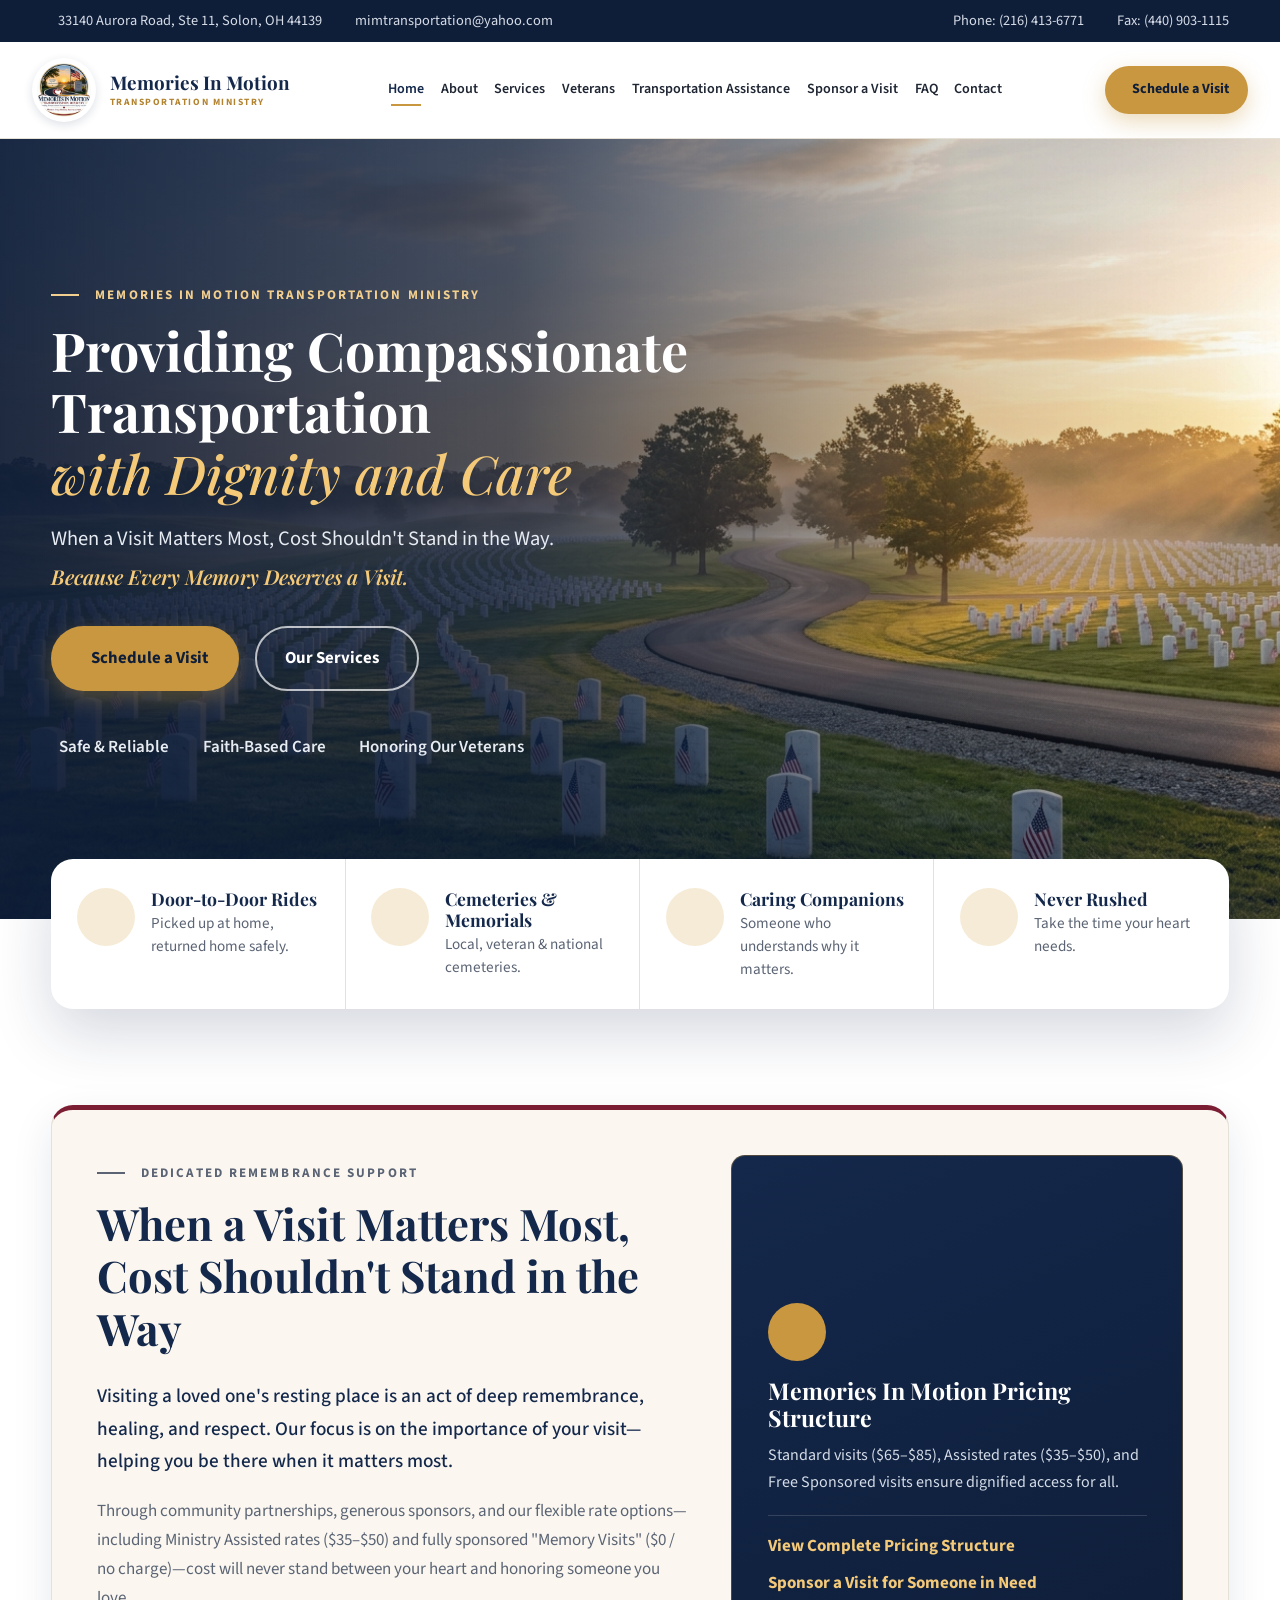
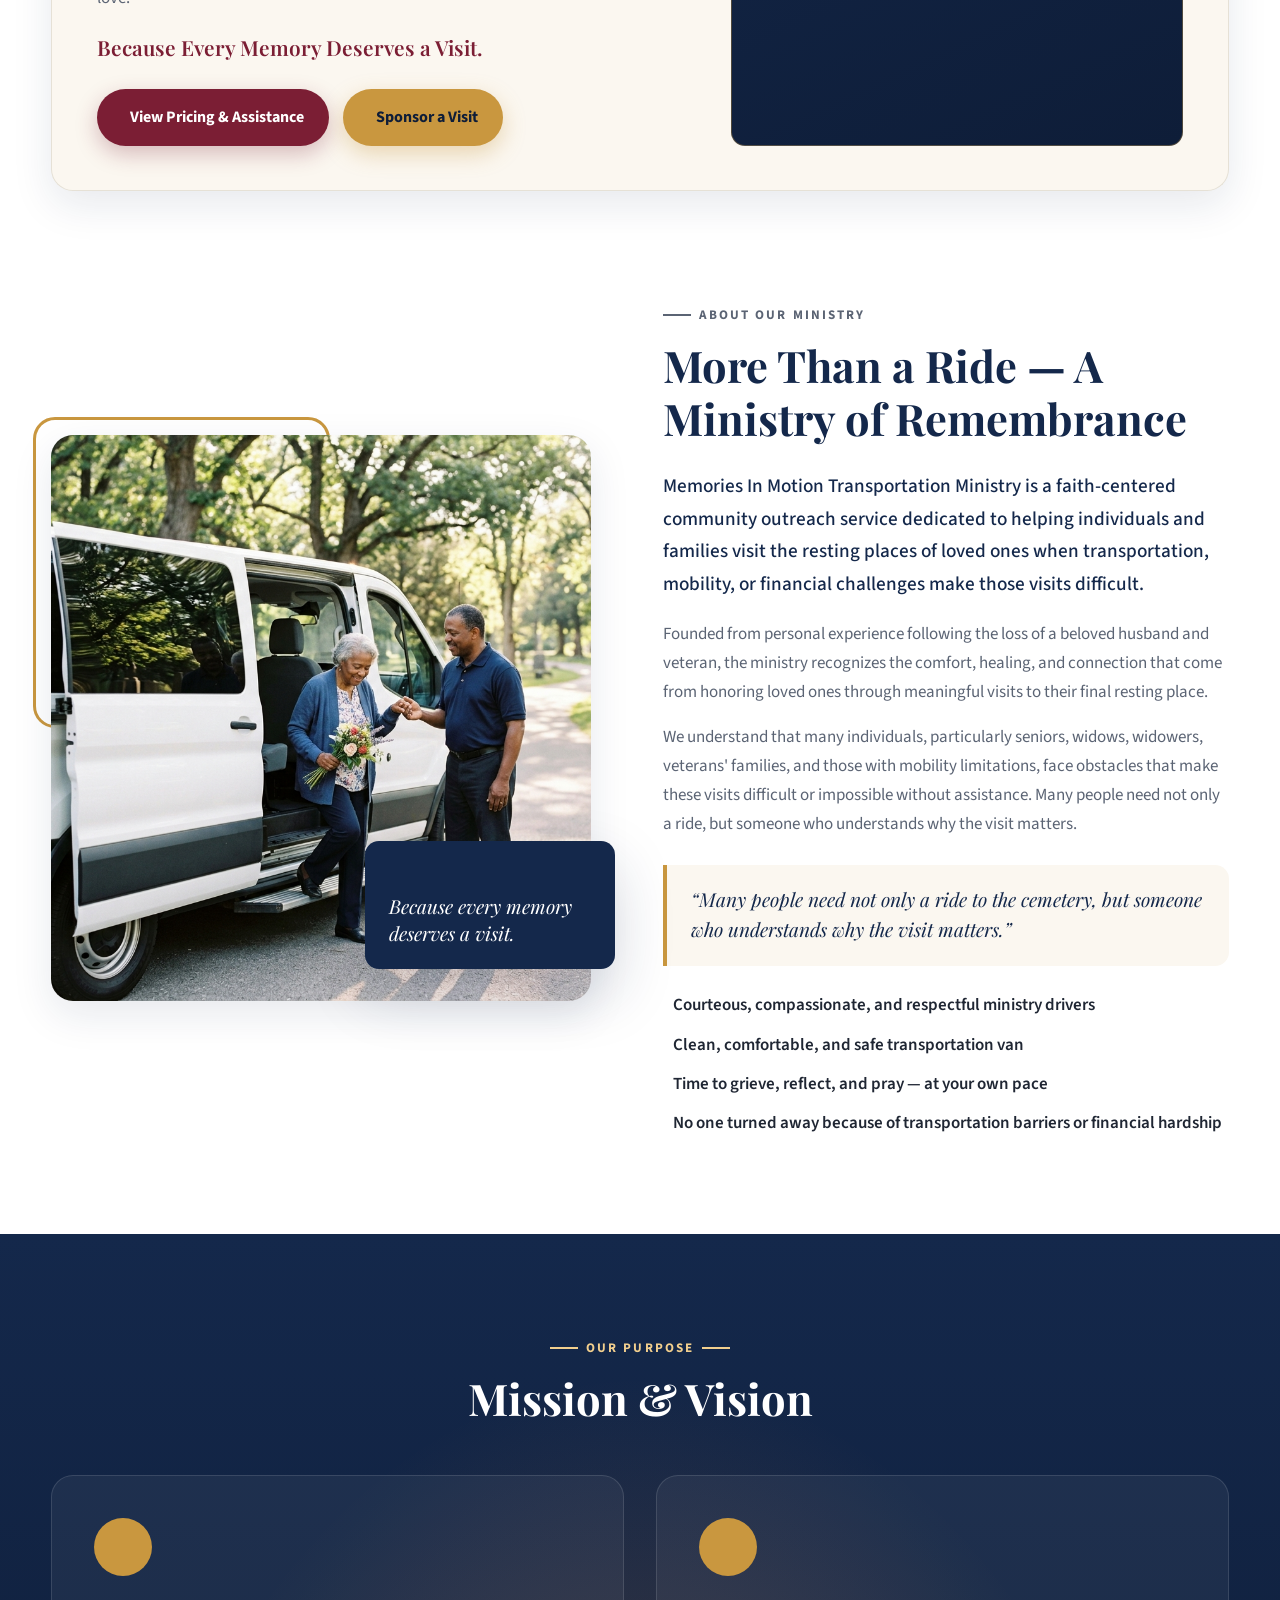
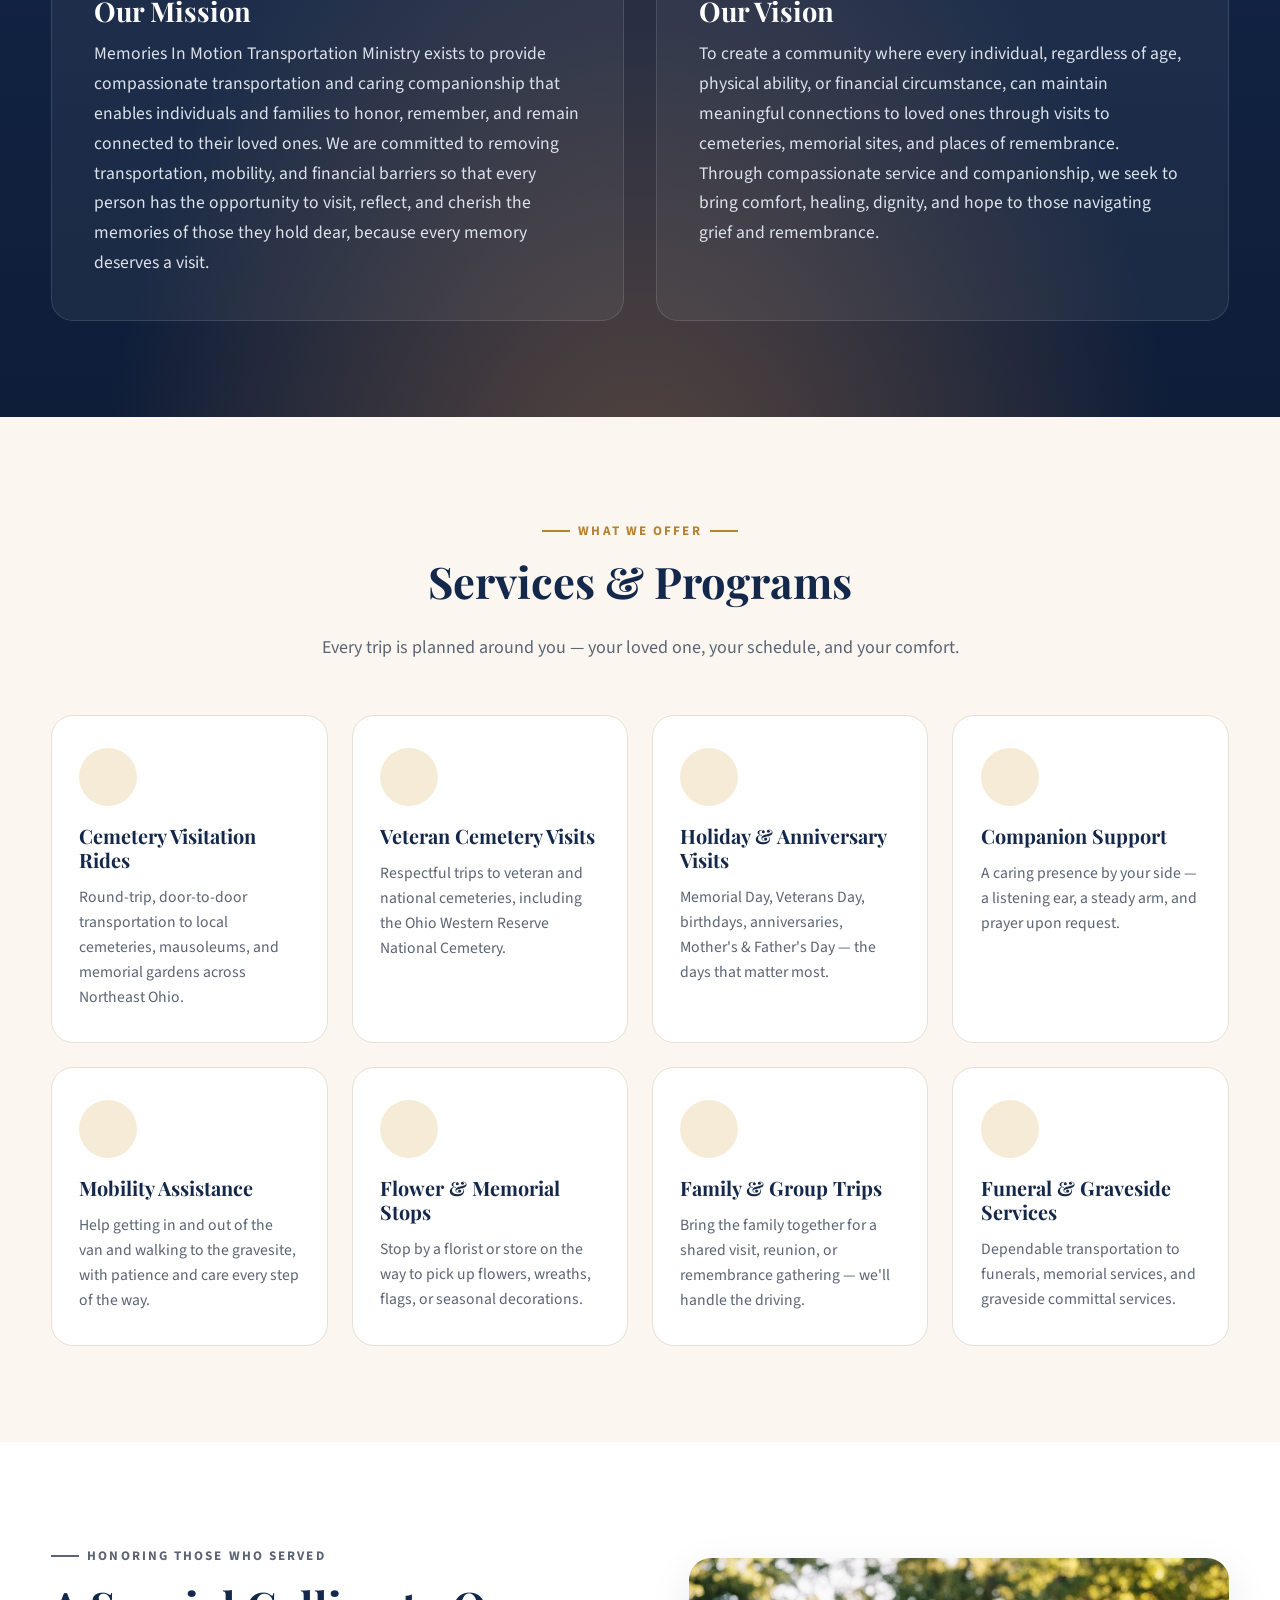
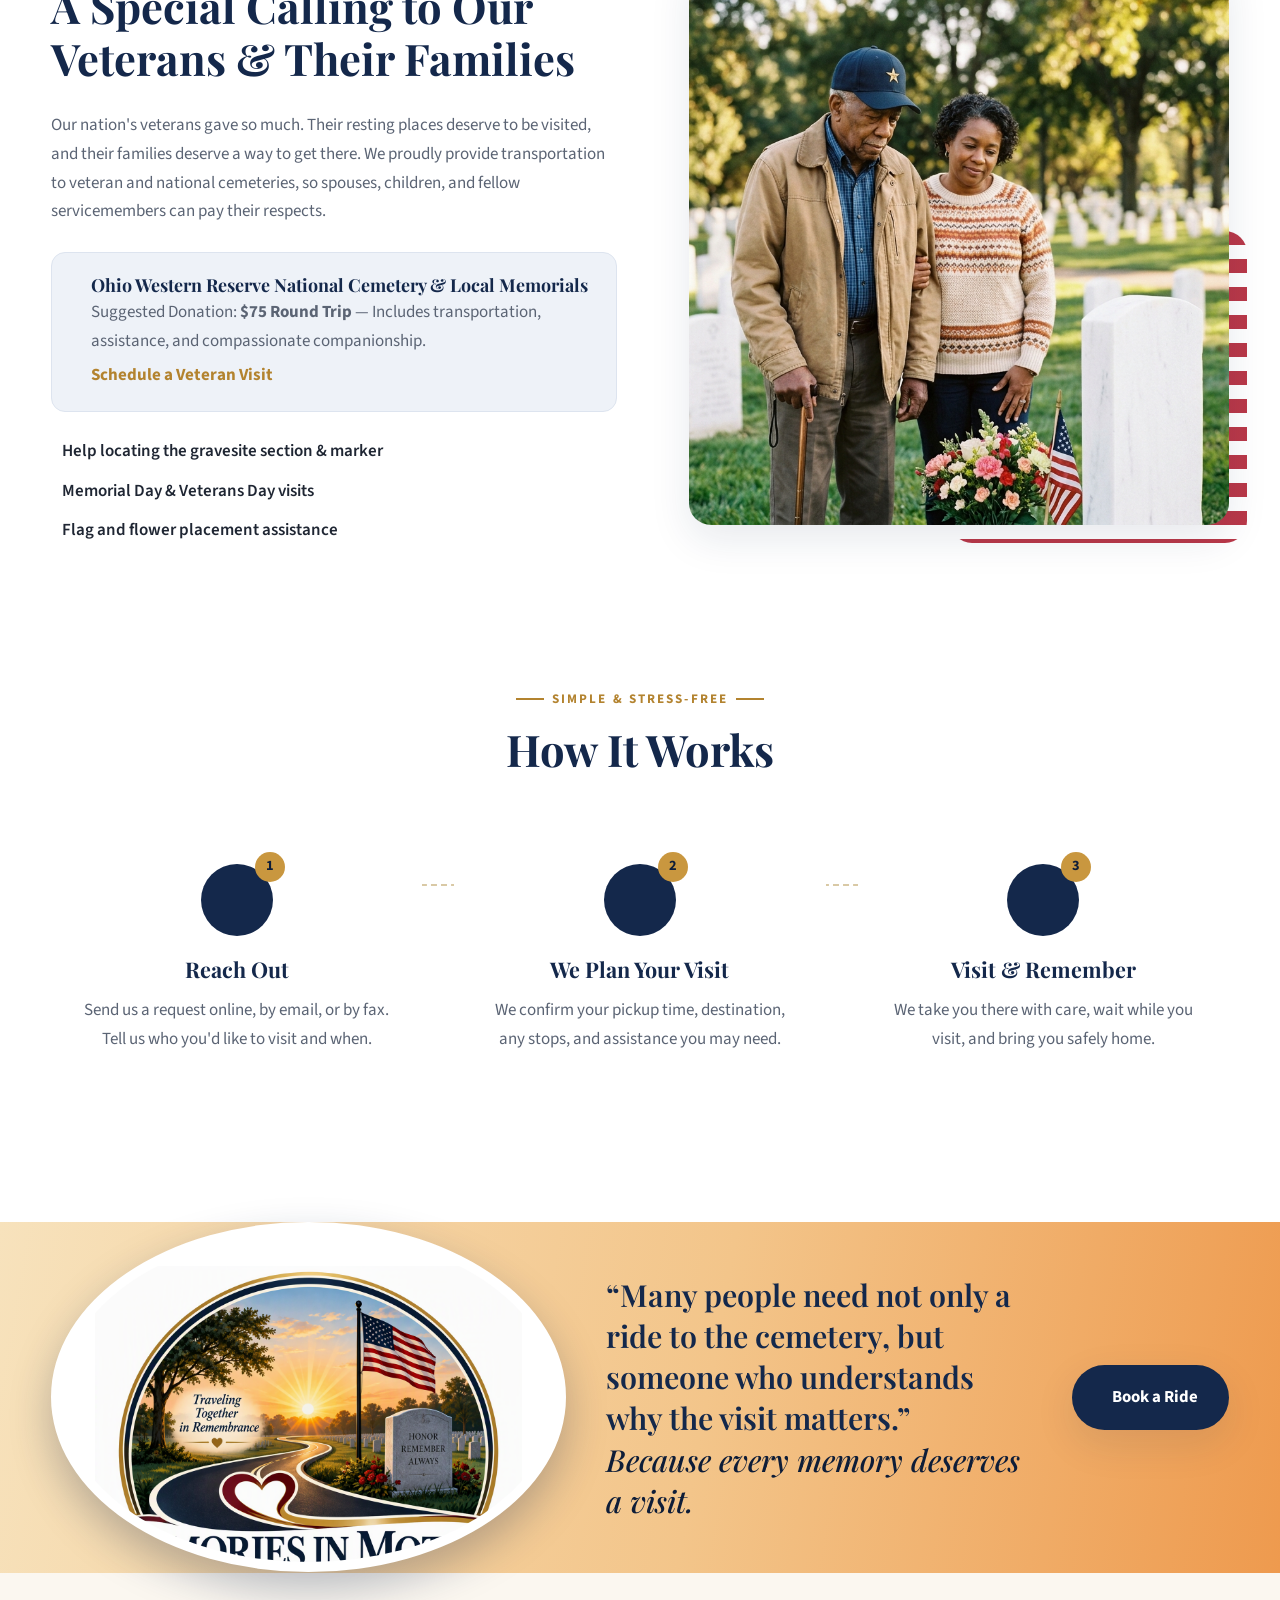
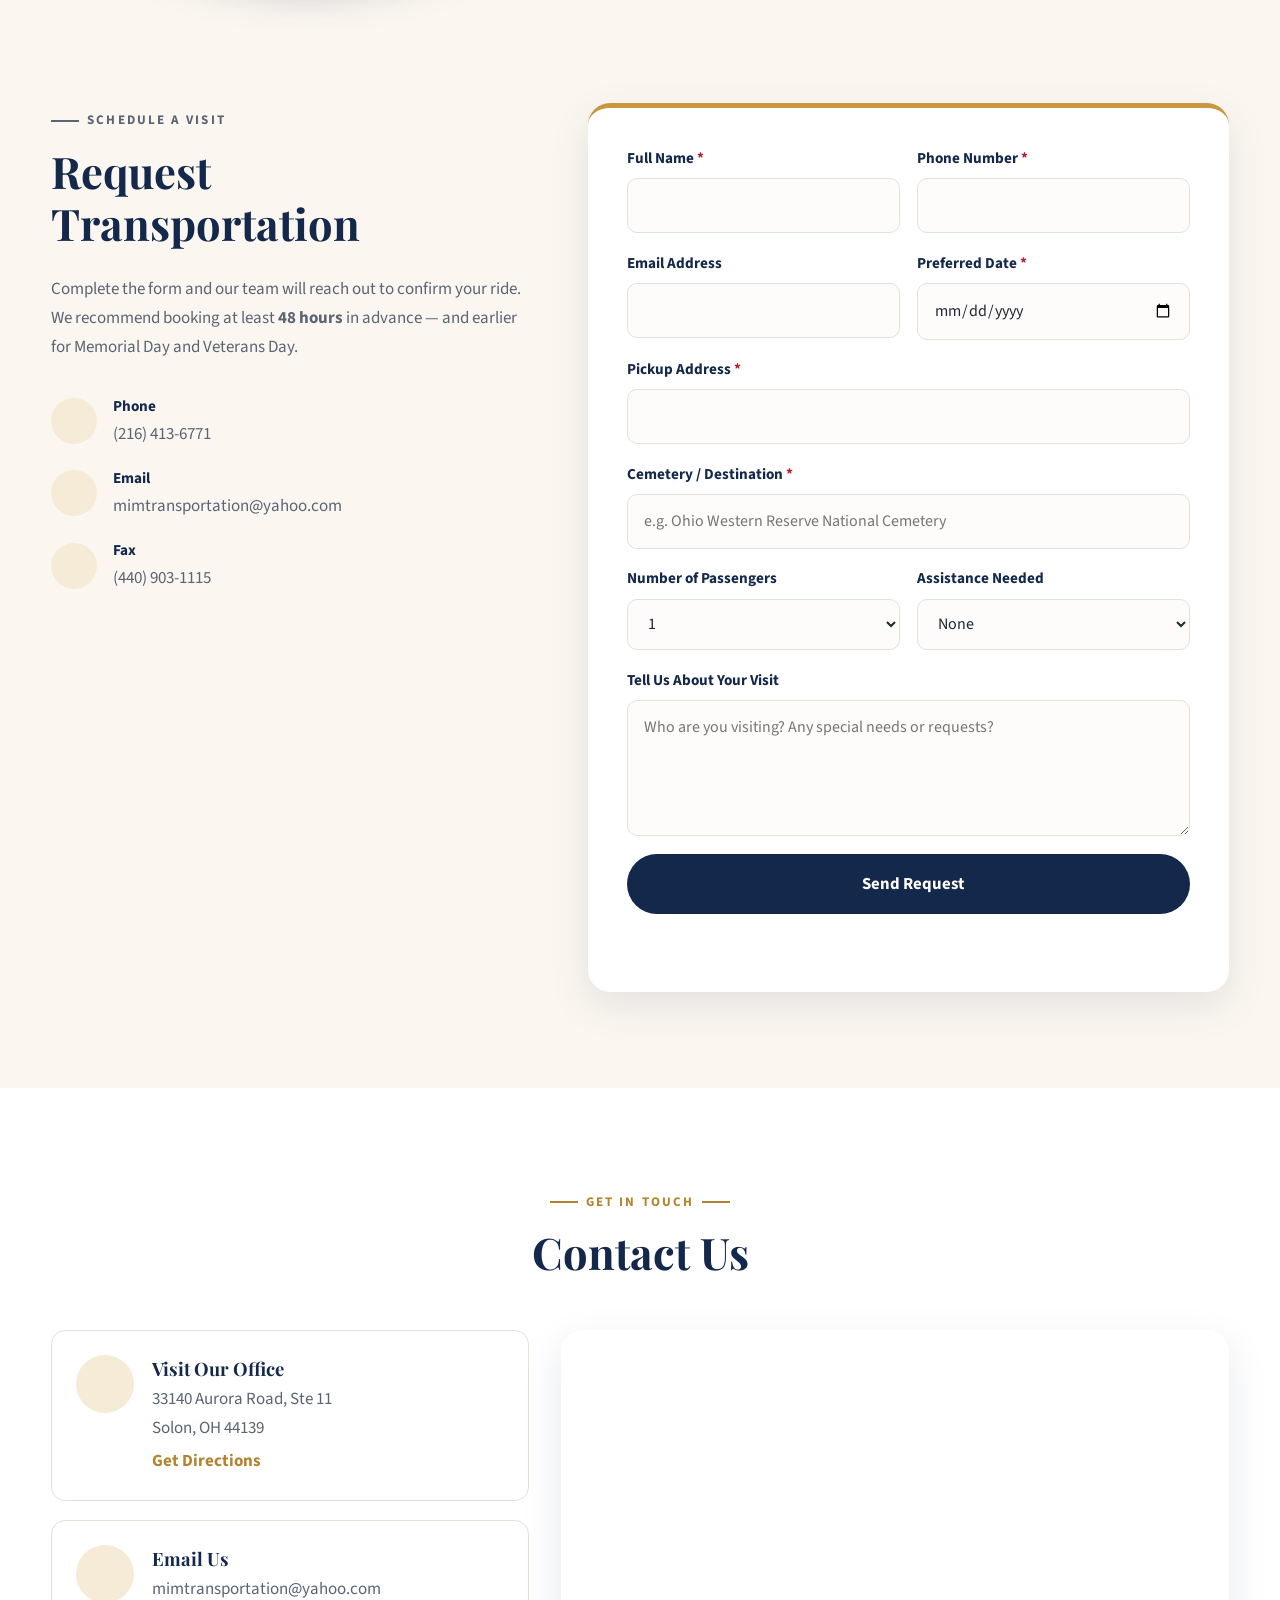
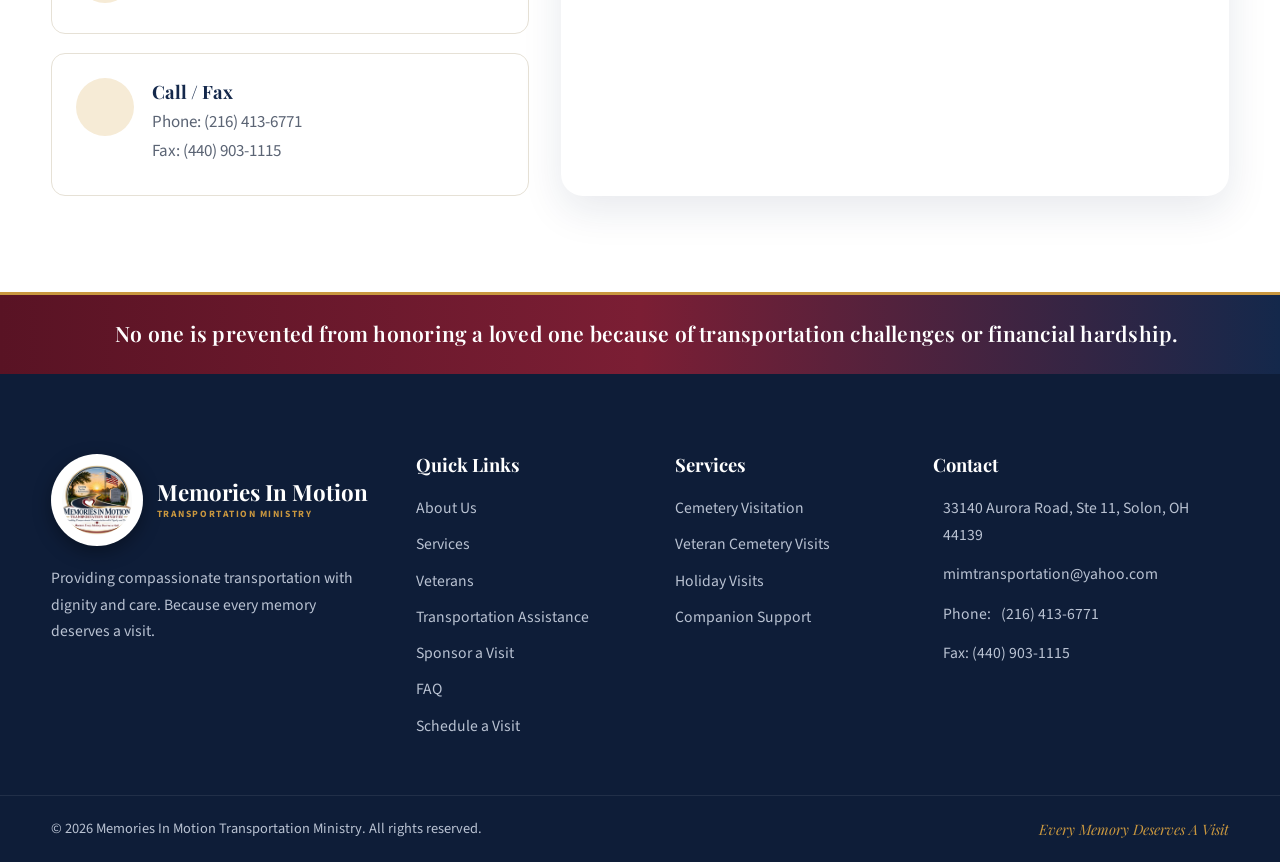
==== commit 5220007c: "Wrap banner logo in circular white padded container (350px) with 10px white border so logo text is n" ====
--- a/index.html
+++ b/index.html
@@ -303,7 +303,9 @@
     <!-- ============ QUOTE BANNER ============ -->
     <section class="banner">
       <div class="container banner__inner">
-        <img src="assets/img/logo.png" alt="Memories In Motion Logo" class="banner__logo" width="310" height="310">
+        <div class="banner__logo-wrap">
+          <img src="assets/img/logo.png" alt="Memories In Motion Logo" class="banner__logo" width="262" height="262">
+        </div>
         <div>
           <p class="banner__quote">“Many people need not only a ride to the cemetery, but someone who understands why the visit matters.”<br><em>Because every memory deserves a visit.</em></p>
         </div>
--- a/assets/css/style.css
+++ b/assets/css/style.css
@@ -443,7 +443,7 @@
 .faq__answer p:last-child { margin-bottom: 0; }
 
 /* ---------- How it works ---------- */
-.how { background: var(--white); padding: 40px 0 112px; }
+.how { background: var(--white); padding: 40px 0 130px; }
 .steps { display: grid; grid-template-columns: repeat(3, 1fr); gap: 2rem; position: relative; counter-reset: s; }
 .steps::before {
   content: ""; position: absolute; top: 58px; left: 16%; right: 16%; border-top: 2px dashed #D9C9A5; z-index: 0;
@@ -469,13 +469,19 @@
 }
 .banner__inner { display: flex; align-items: center; gap: 2.5rem; justify-content: space-between; }
 .banner__inner > div { flex: 1; }
+.banner__logo-wrap {
+  width: 350px; height: 350px; flex-shrink: 0;
+  border-radius: 50%;
+  background: var(--white);
+  border: 10px solid var(--white);
+  padding: 34px;
+  display: grid; place-items: center;
+  overflow: hidden;
+  margin-top: -116px; margin-bottom: -116px;
+  box-shadow: 0 18px 42px rgba(20, 40, 75, .28);
+}
 .banner__logo {
-  width: 310px; height: 310px; flex-shrink: 0; border-radius: 50%; object-fit: contain;
-  margin-top: -102px; margin-bottom: -102px;
-  background: var(--white);
-  padding: 24px;
-  border: 10px solid var(--white);
-  box-shadow: 0 18px 40px rgba(20, 40, 75, .28);
+  width: 100%; height: 100%; object-fit: contain; display: block; border-radius: 0;
 }
 .banner__quote { font-family: var(--font-head); font-size: clamp(1.35rem, 2.4vw, 1.9rem); color: var(--navy); margin: 0; line-height: 1.35; font-weight: 600; }
 .banner__quote em { font-weight: 500; color: var(--navy-700); }
@@ -483,7 +489,7 @@
 .banner .btn--gold:hover { background: var(--navy-700); }
 
 /* ---------- Request ---------- */
-.request { background: var(--cream); padding-top: 112px; }
+.request { background: var(--cream); padding-top: 130px; }
 .request__grid { display: grid; grid-template-columns: .85fr 1.15fr; gap: 4rem; align-items: start; }
 .request__intro p { color: var(--muted); }
 .contact-list { display: grid; gap: 1.1rem; margin-top: 2rem; }
@@ -614,7 +620,7 @@
   .steps::before { display: none; }
   .banner { padding: 56px 0; }
   .banner__inner { flex-direction: column; text-align: center; gap: 1.5rem; }
-  .banner__logo { width: 240px; height: 240px; padding: 18px; border: 8px solid var(--white); margin-top: 0; margin-bottom: 0; }
+  .banner__logo-wrap { width: 260px; height: 260px; padding: 24px; border: 8px solid var(--white); margin-top: 0; margin-bottom: 0; }
   .section { padding: 80px 0; }
 }
 @media (max-width: 600px) {
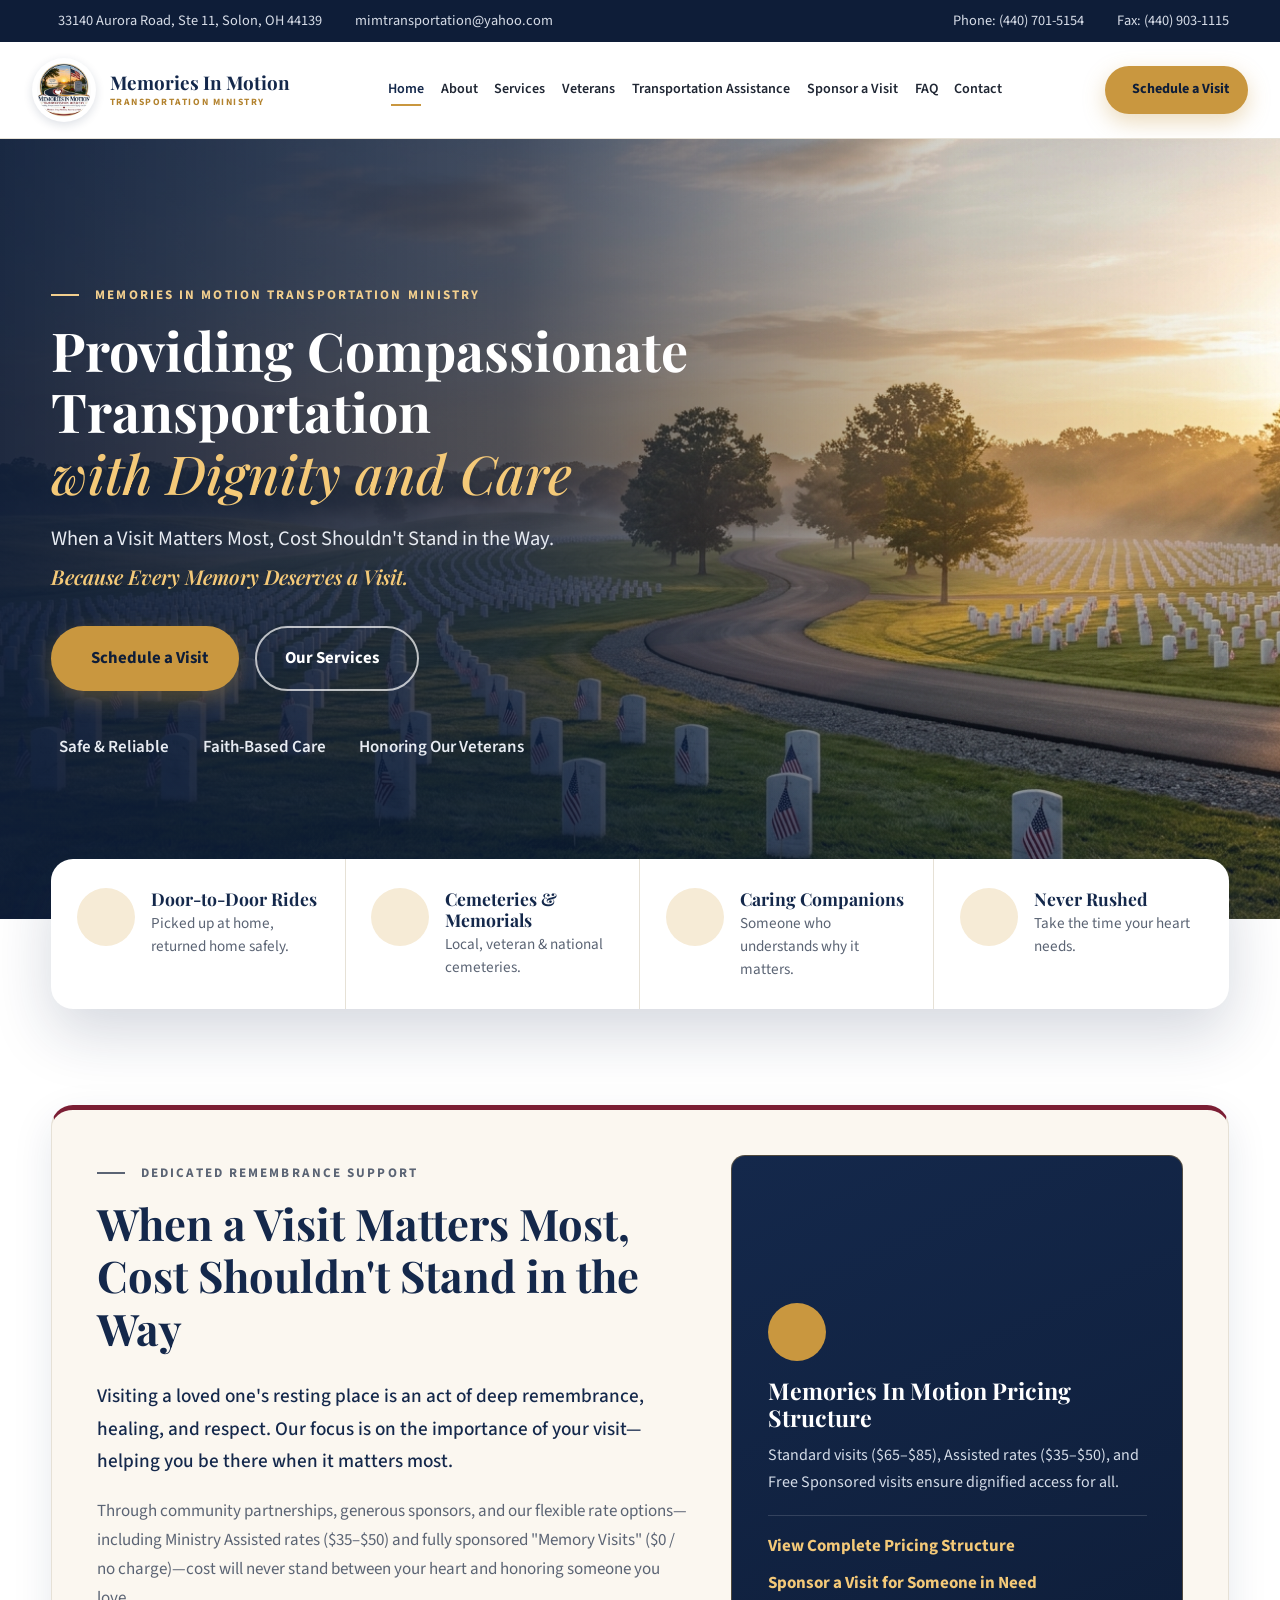
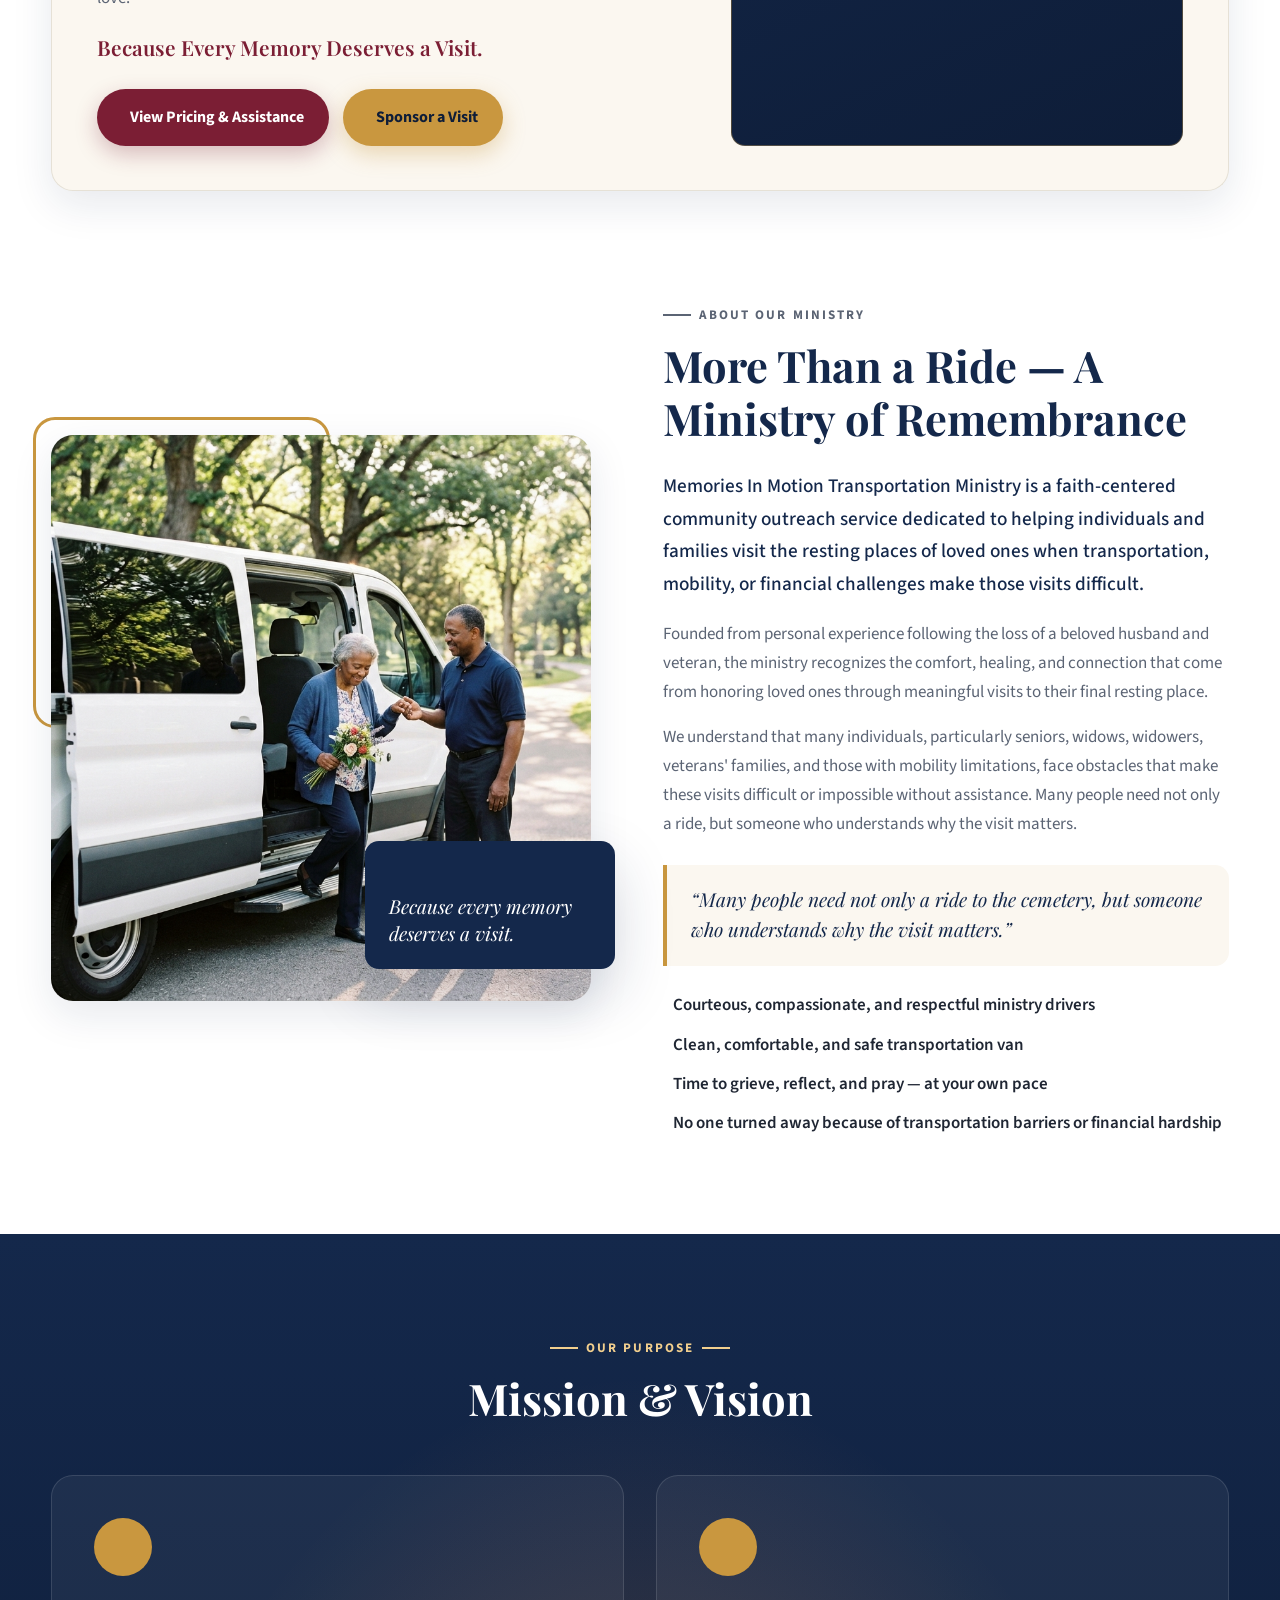
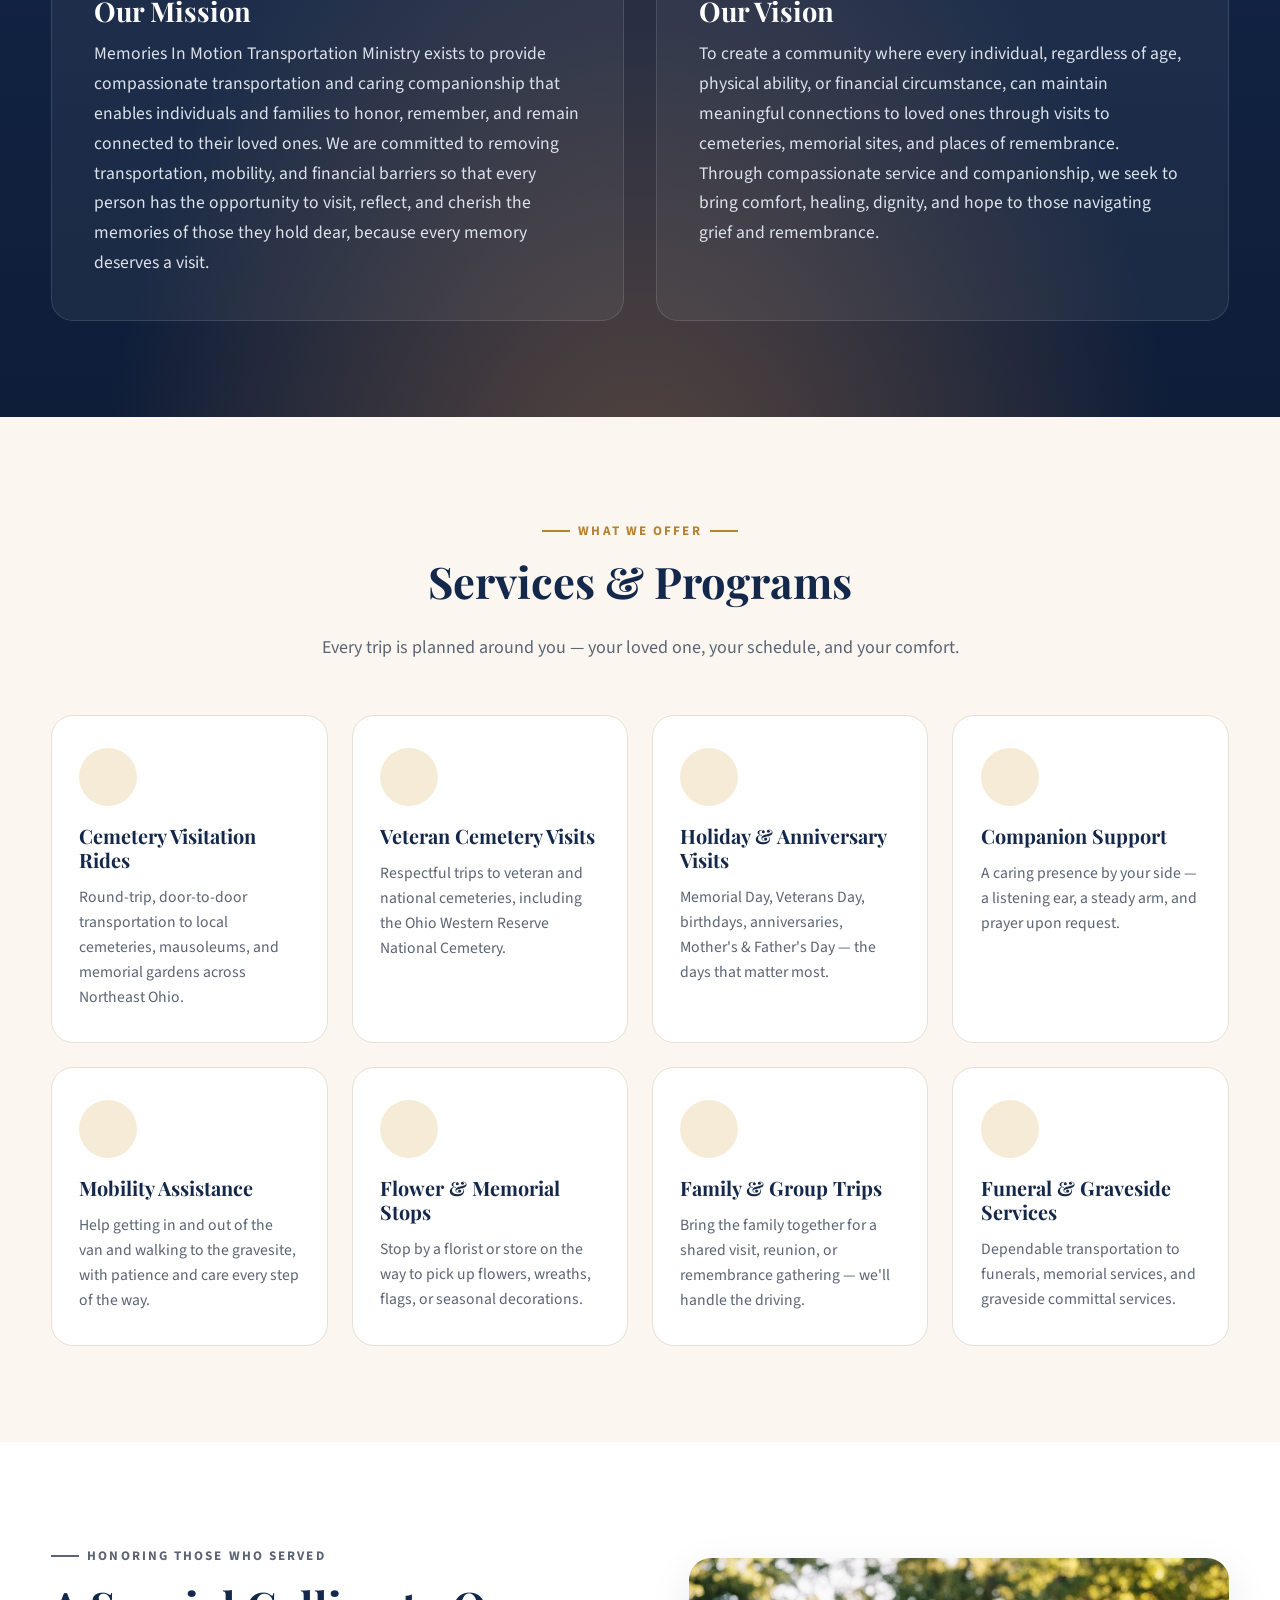
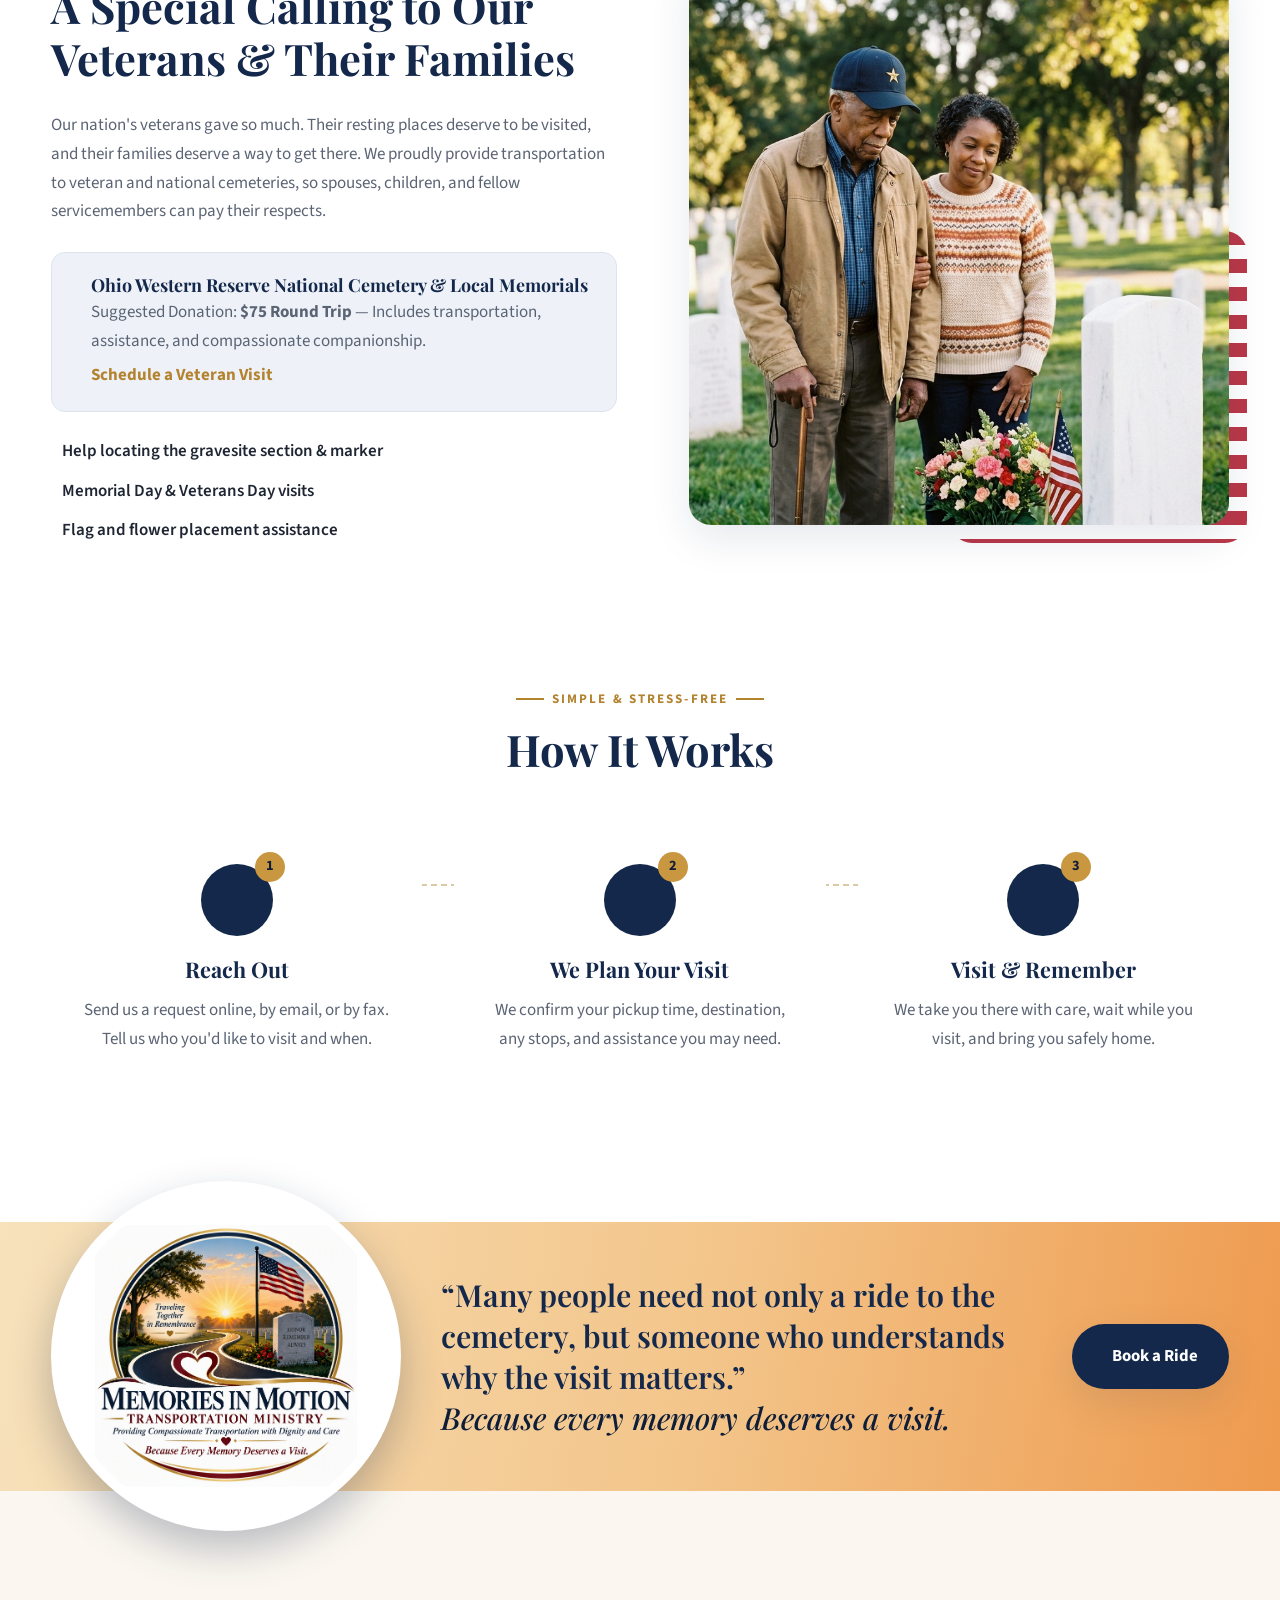
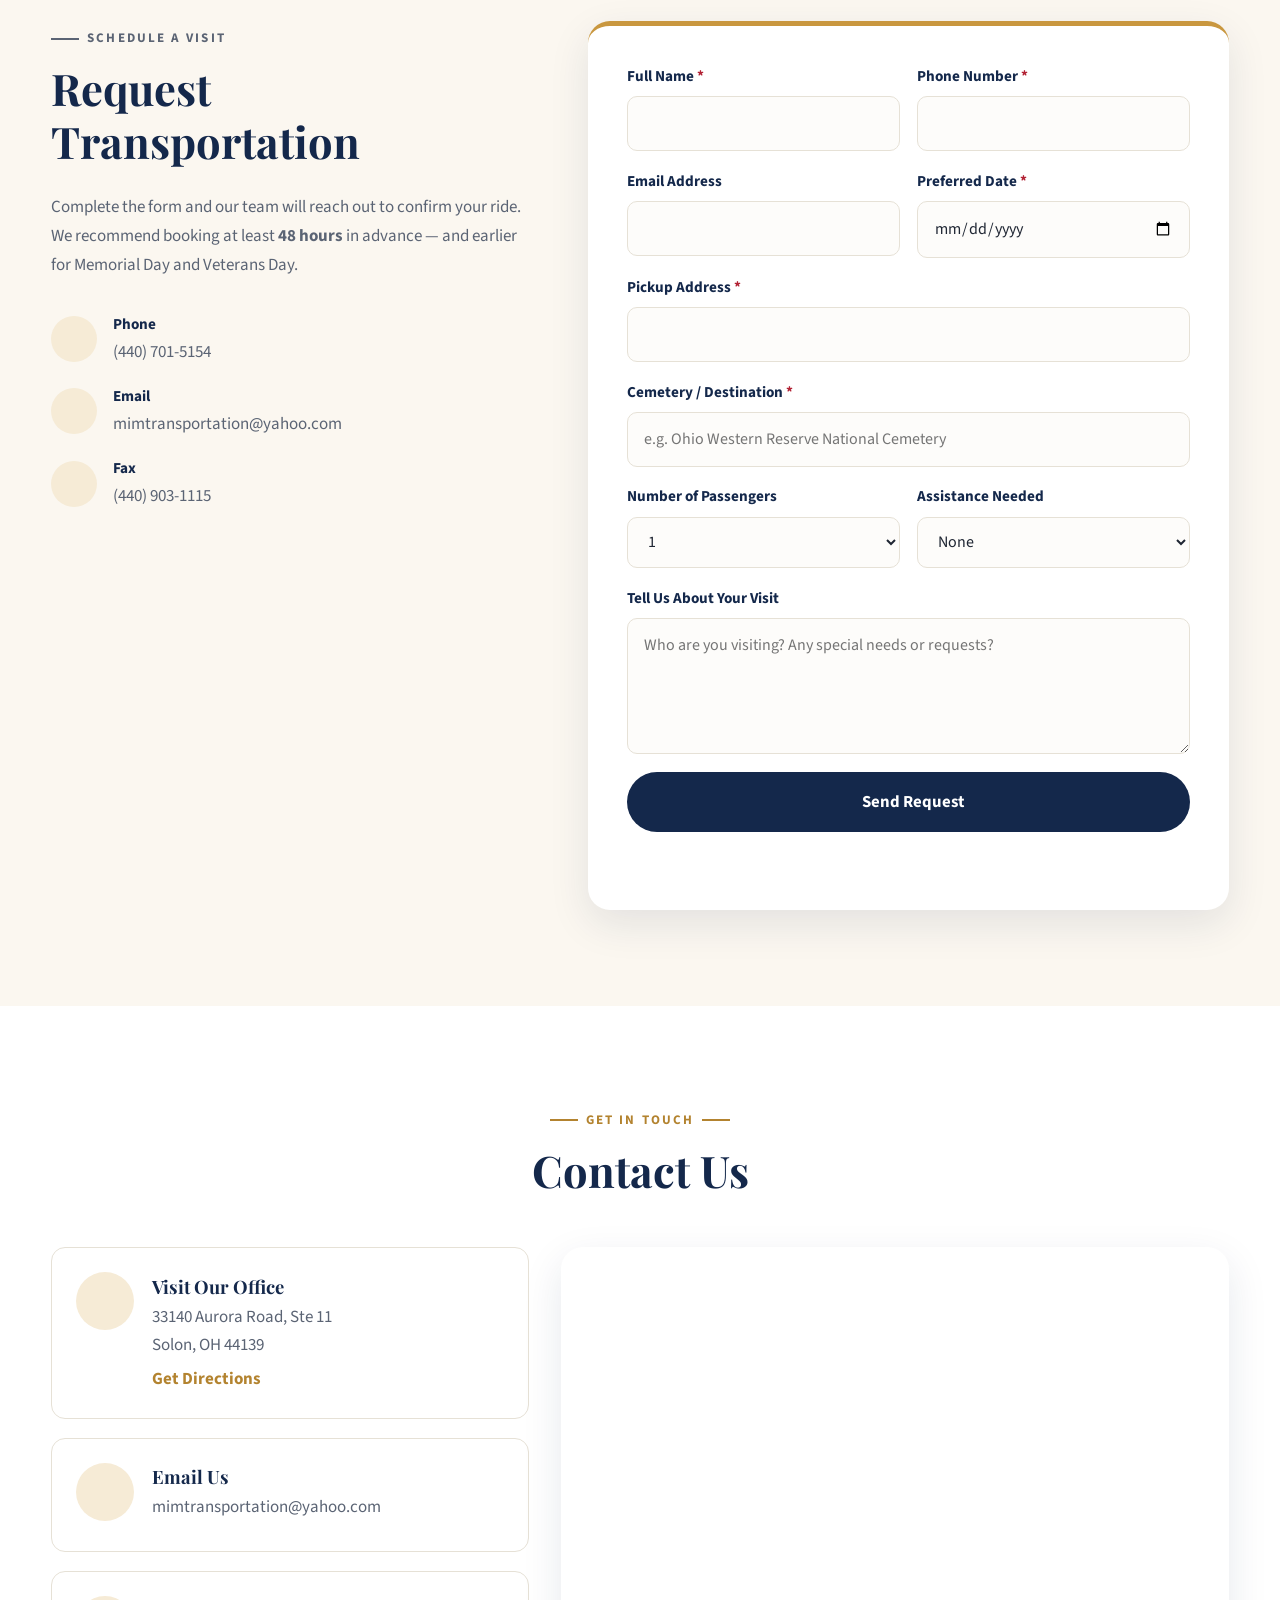
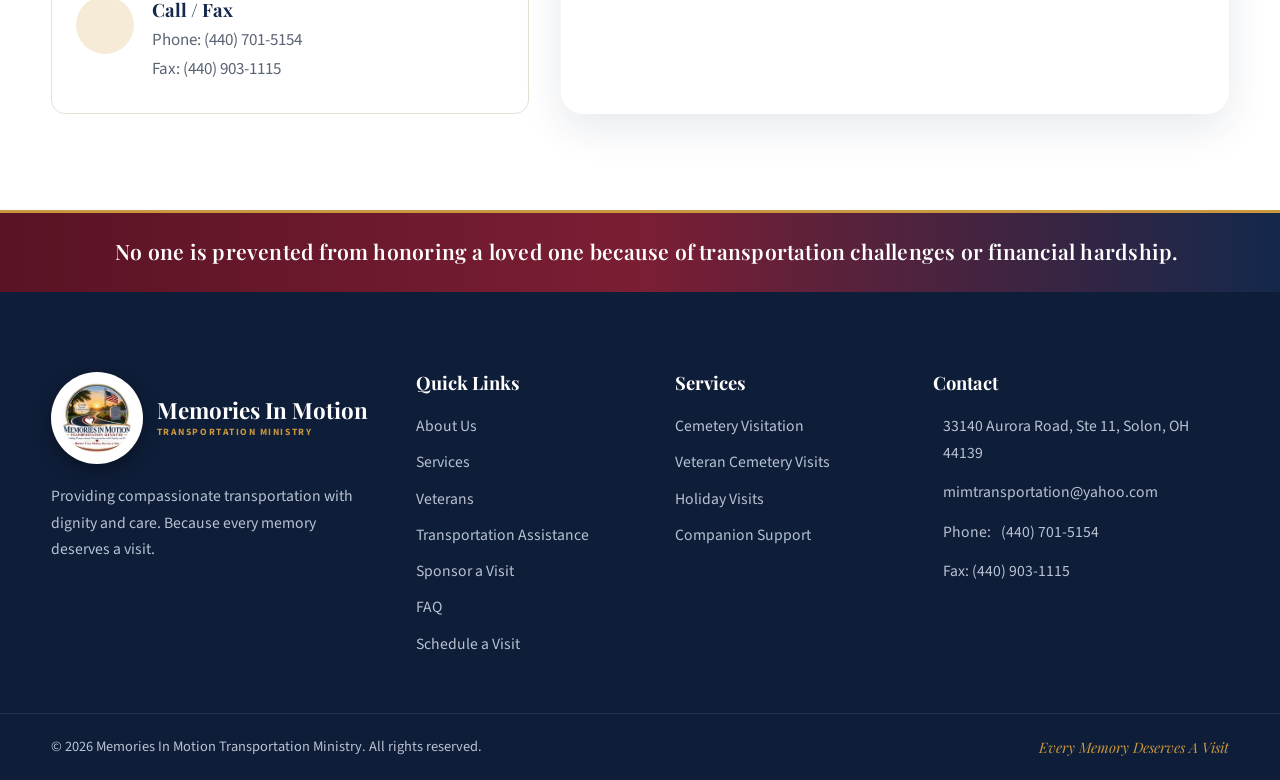
==== commit 814ddb26: "Update phone number to (440) 701-5154" ====
--- a/index.html
+++ b/index.html
@@ -29,7 +29,7 @@
         <li><i class="fi fi-rr-envelope"></i><a href="mailto:mimtransportation@yahoo.com">mimtransportation@yahoo.com</a></li>
       </ul>
       <ul class="topbar__list">
-        <li><i class="fi fi-rr-phone-call"></i><a href="tel:2164136771">Phone: (216) 413-6771</a></li>
+        <li><i class="fi fi-rr-phone-call"></i><a href="tel:4407015154">Phone: (440) 701-5154</a></li>
         <li><i class="fi fi-rr-print"></i><span>Fax: (440) 903-1115</span></li>
       </ul>
     </div>
@@ -321,7 +321,7 @@
           <h2 class="section-title">Request Transportation</h2>
           <p>Complete the form and our team will reach out to confirm your ride. We recommend booking at least <strong>48 hours</strong> in advance — and earlier for Memorial Day and Veterans Day.</p>
           <ul class="contact-list">
-            <li><span class="icon-circle icon-circle--sm"><i class="fi fi-rr-phone-call"></i></span><div><strong>Phone</strong><a href="tel:2164136771">(216) 413-6771</a></div></li>
+            <li><span class="icon-circle icon-circle--sm"><i class="fi fi-rr-phone-call"></i></span><div><strong>Phone</strong><a href="tel:4407015154">(440) 701-5154</a></div></li>
             <li><span class="icon-circle icon-circle--sm"><i class="fi fi-rr-envelope"></i></span><div><strong>Email</strong><a href="mailto:mimtransportation@yahoo.com">mimtransportation@yahoo.com</a></div></li>
             <li><span class="icon-circle icon-circle--sm"><i class="fi fi-rr-print"></i></span><div><strong>Fax</strong><span>(440) 903-1115</span></div></li>
           </ul>
@@ -407,7 +407,7 @@
             <div class="contact-card">
               <span class="icon-circle"><i class="fi fi-rr-phone-call"></i></span>
               <h3>Call / Fax</h3>
-              <p>Phone: <a href="tel:2164136771">(216) 413-6771</a><br>Fax: (440) 903-1115</p>
+              <p>Phone: <a href="tel:4407015154">(440) 701-5154</a><br>Fax: (440) 903-1115</p>
             </div>
           </div>
           <div class="contact__map">
@@ -466,7 +466,7 @@
         <ul class="footer__contact">
           <li><i class="fi fi-rr-marker"></i> 33140 Aurora Road, Ste 11, Solon, OH 44139</li>
           <li><i class="fi fi-rr-envelope"></i> <a href="mailto:mimtransportation@yahoo.com">mimtransportation@yahoo.com</a></li>
-          <li><i class="fi fi-rr-phone-call"></i> Phone: <a href="tel:2164136771">(216) 413-6771</a></li>
+          <li><i class="fi fi-rr-phone-call"></i> Phone: <a href="tel:4407015154">(440) 701-5154</a></li>
           <li><i class="fi fi-rr-print"></i> Fax: (440) 903-1115</li>
         </ul>
       </div>
--- a/assets/css/style.css
+++ b/assets/css/style.css
@@ -468,20 +468,21 @@
   padding: 52px 0;
 }
 .banner__inner { display: flex; align-items: center; gap: 2.5rem; justify-content: space-between; }
-.banner__inner > div { flex: 1; }
+.banner__inner > div:not(.banner__logo-wrap) { flex: 1; }
 .banner__logo-wrap {
-  width: 350px; height: 350px; flex-shrink: 0;
+  flex: 0 0 350px;
+  width: 350px; height: 350px; aspect-ratio: 1 / 1;
   border-radius: 50%;
   background: var(--white);
   border: 10px solid var(--white);
   padding: 34px;
-  display: grid; place-items: center;
+  display: flex; align-items: center; justify-content: center;
   overflow: hidden;
   margin-top: -116px; margin-bottom: -116px;
   box-shadow: 0 18px 42px rgba(20, 40, 75, .28);
 }
 .banner__logo {
-  width: 100%; height: 100%; object-fit: contain; display: block; border-radius: 0;
+  width: 100%; height: auto; max-height: 100%; object-fit: contain; display: block; border-radius: 0;
 }
 .banner__quote { font-family: var(--font-head); font-size: clamp(1.35rem, 2.4vw, 1.9rem); color: var(--navy); margin: 0; line-height: 1.35; font-weight: 600; }
 .banner__quote em { font-weight: 500; color: var(--navy-700); }
@@ -620,7 +621,7 @@
   .steps::before { display: none; }
   .banner { padding: 56px 0; }
   .banner__inner { flex-direction: column; text-align: center; gap: 1.5rem; }
-  .banner__logo-wrap { width: 260px; height: 260px; padding: 24px; border: 8px solid var(--white); margin-top: 0; margin-bottom: 0; }
+  .banner__logo-wrap { flex: 0 0 auto; width: 260px; height: 260px; padding: 24px; border: 8px solid var(--white); margin-top: 0; margin-bottom: 0; }
   .section { padding: 80px 0; }
 }
 @media (max-width: 600px) {
